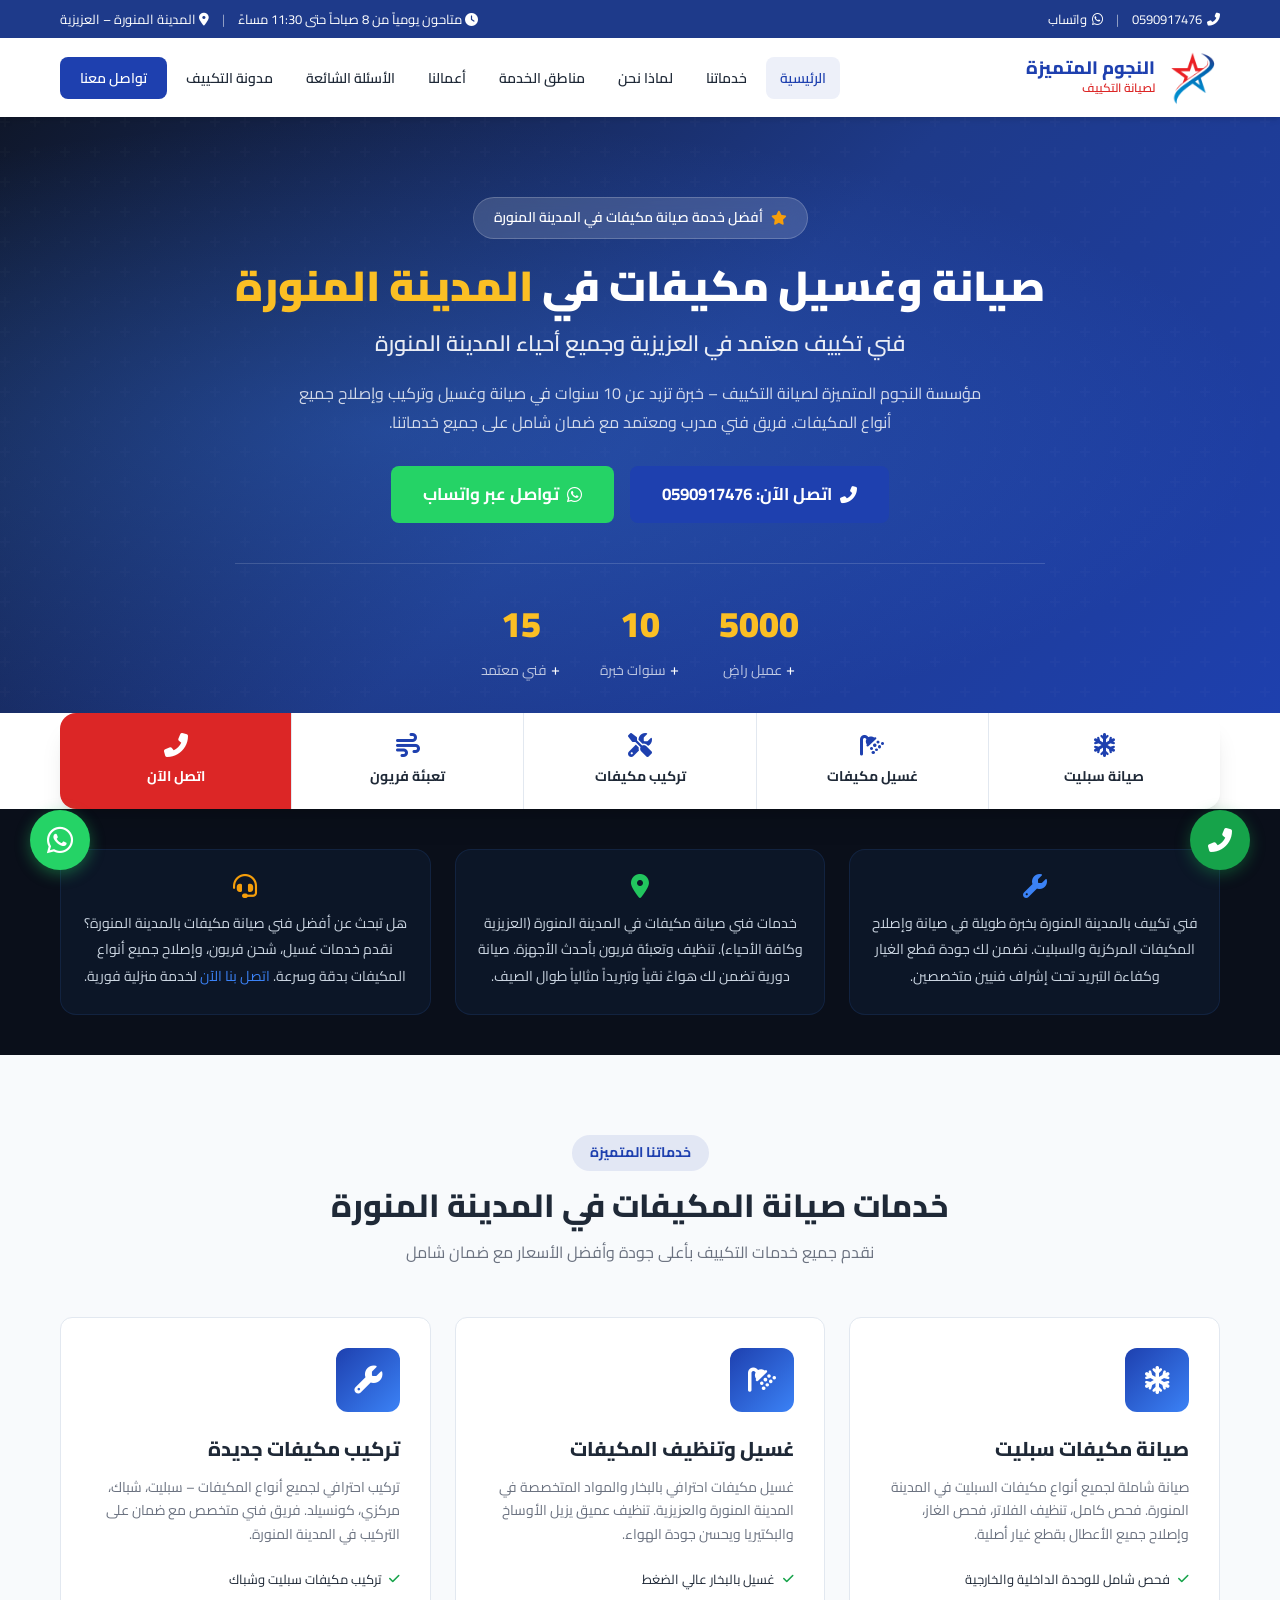
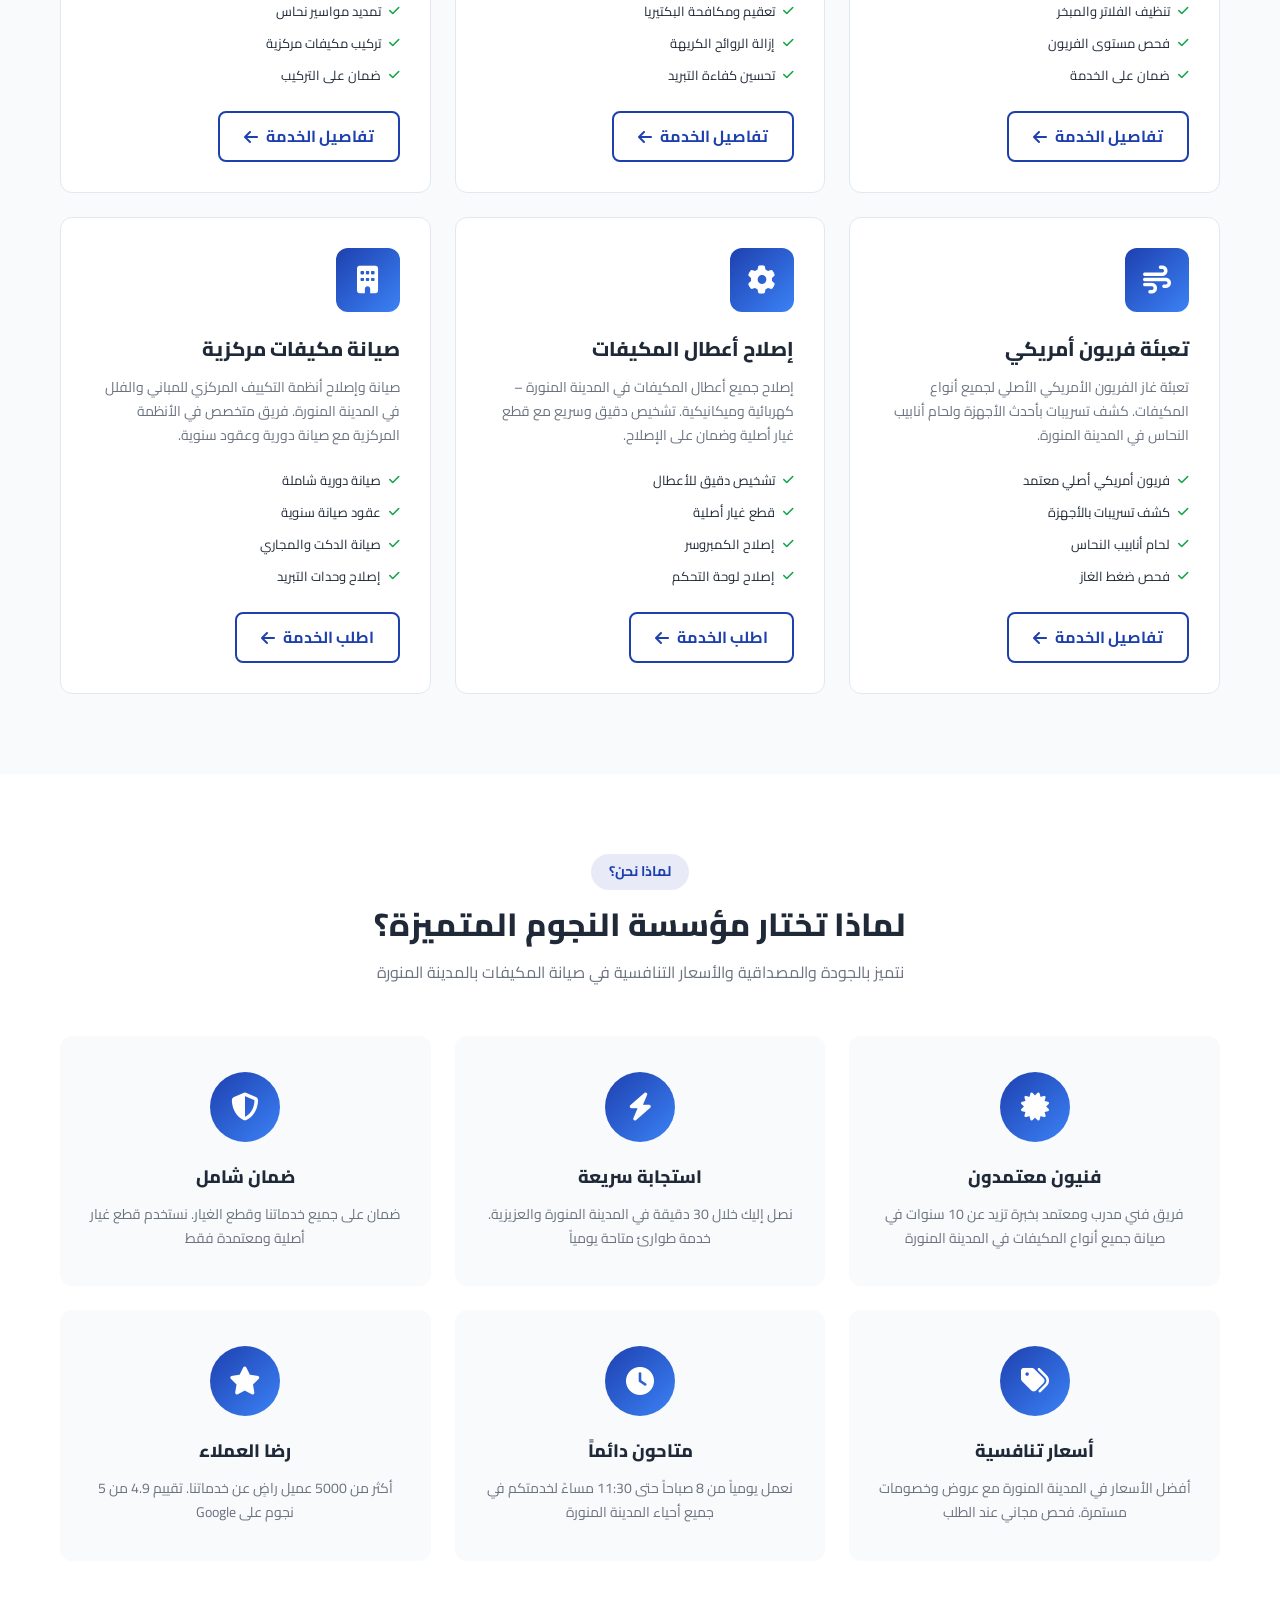
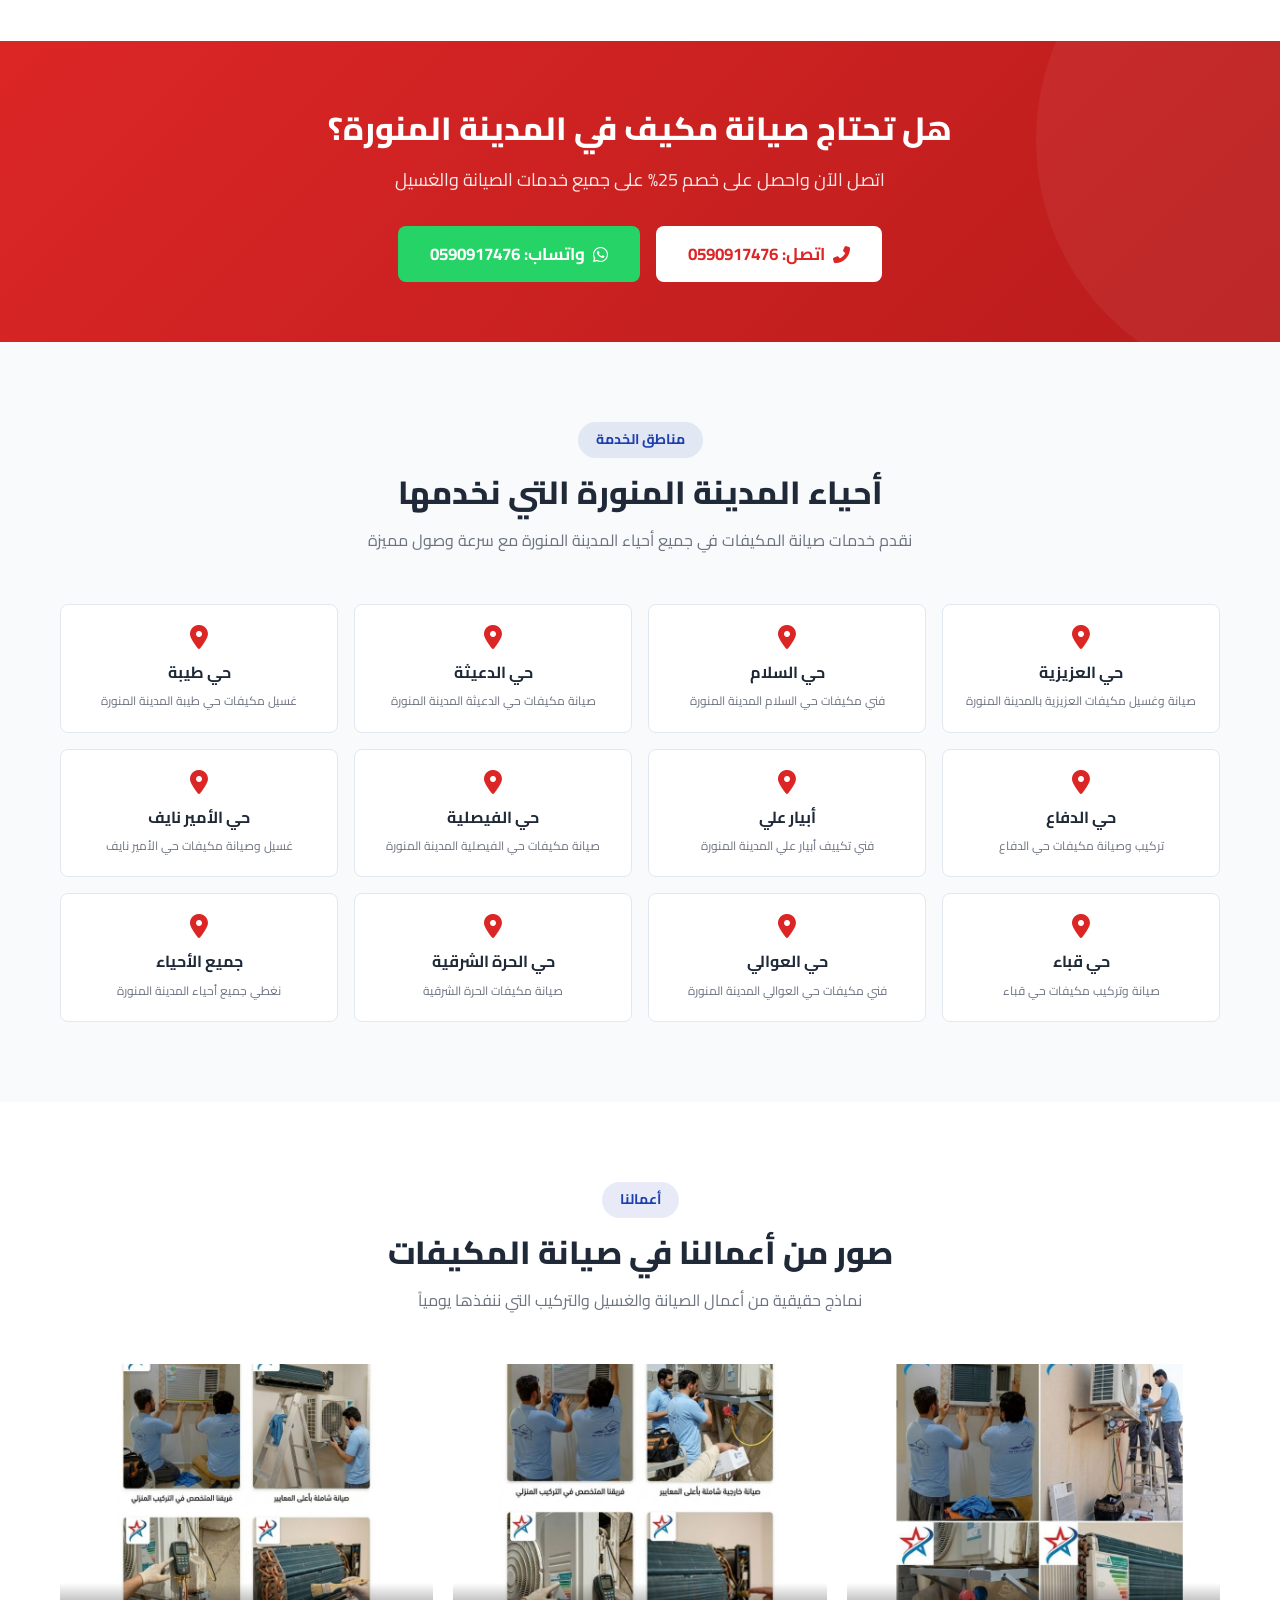
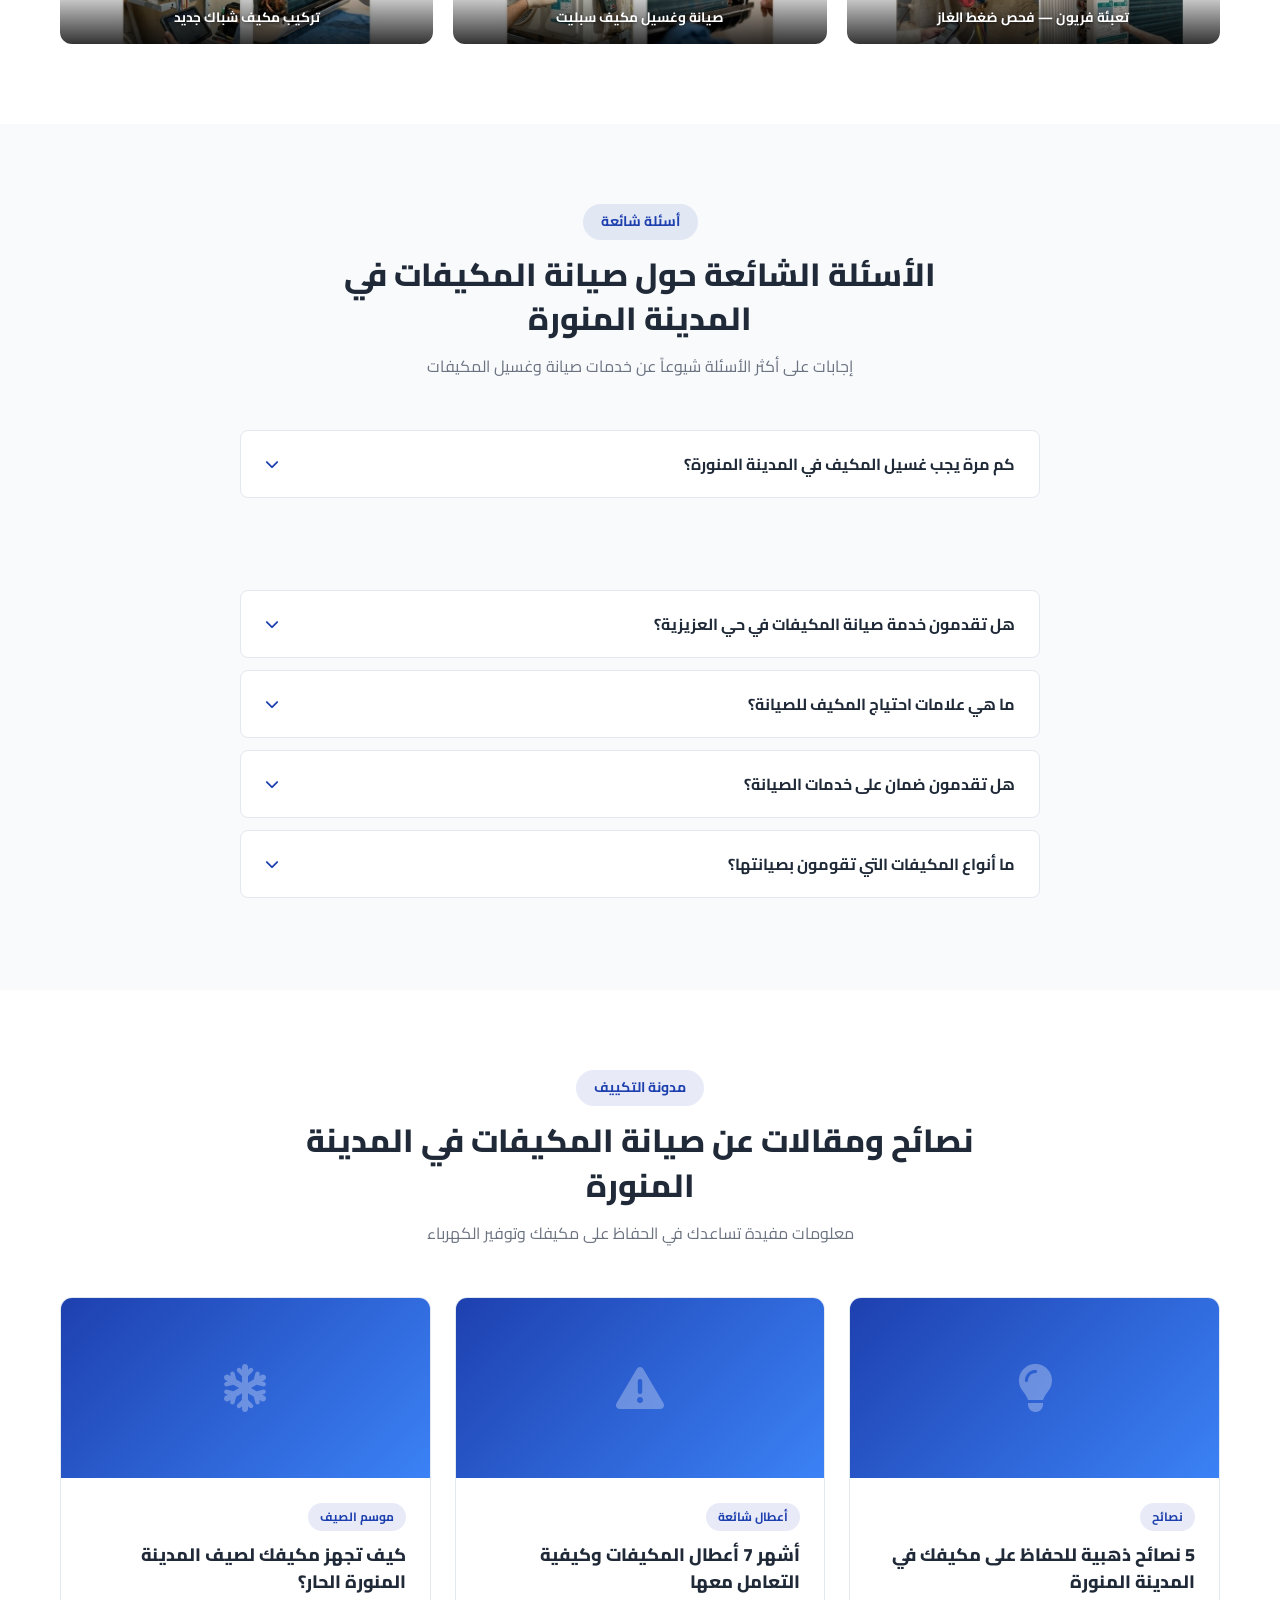
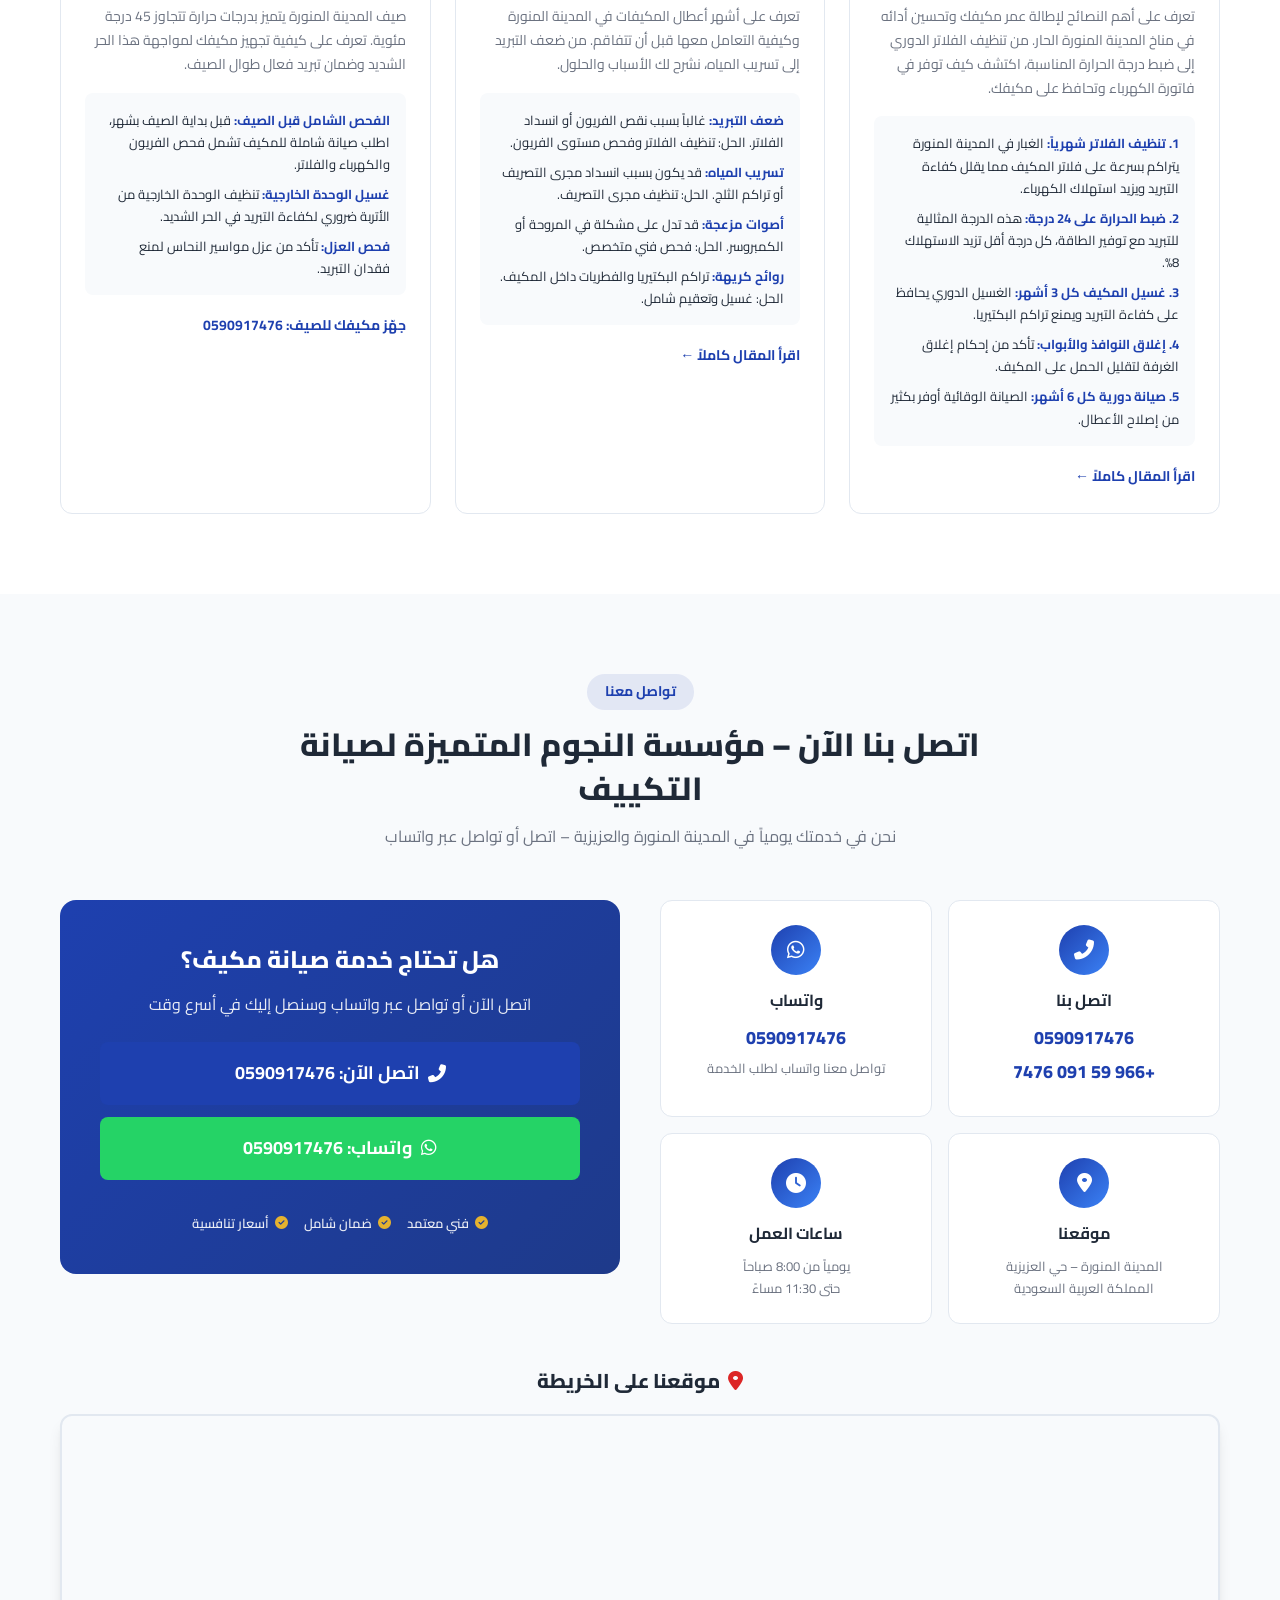
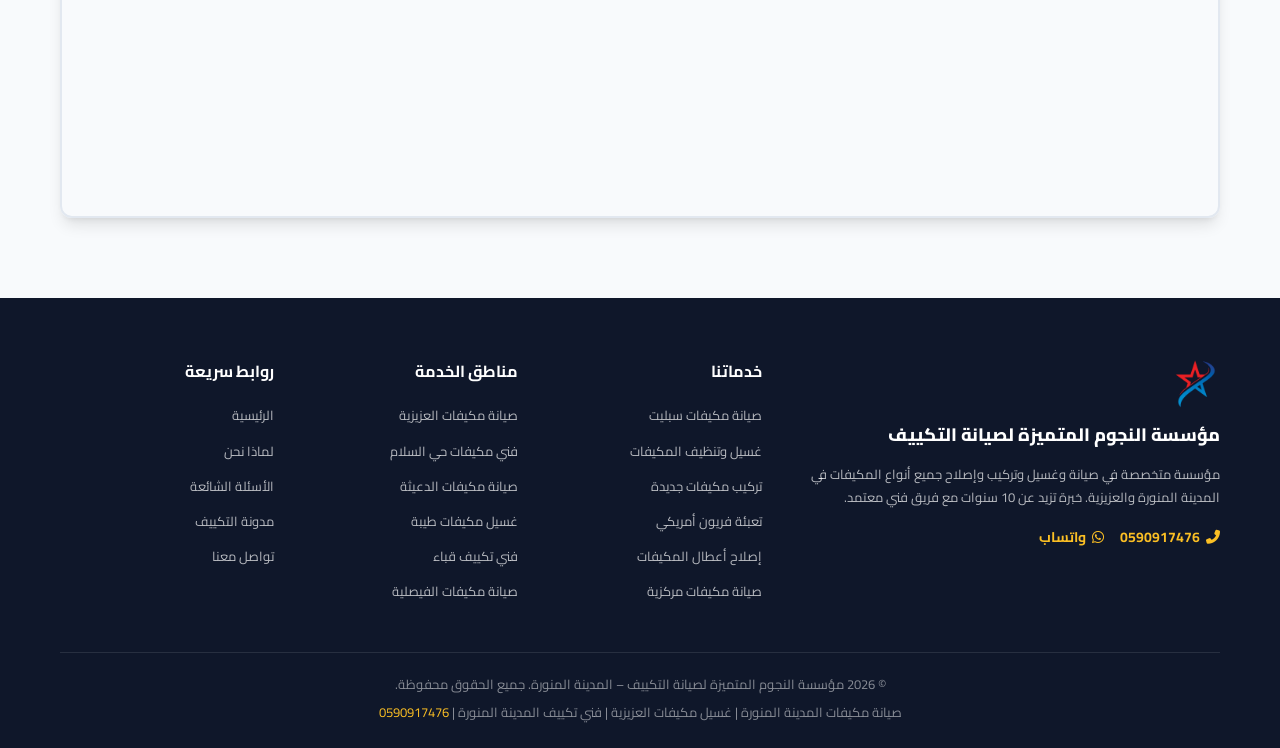
==== index.html @ 201d3602 "SEO: enhance LocalBusiness schema for Google trust - Add sameAs with Google Maps business link - Add" ====
<!DOCTYPE html>
<html lang="ar" dir="rtl">
<head>
    <meta charset="UTF-8">
    <meta name="viewport" content="width=device-width, initial-scale=1.0">
    <meta http-equiv="X-UA-Compatible" content="ie=edge">

    <!-- Primary SEO Meta Tags -->
    <title>فني تكييف المدينة المنورة | مؤسسة النجوم المتميزة – صيانة وغسيل وتركيب مكيفات العزيزية</title>
    <meta name="description" content="هل تبحث عن أفضل فني صيانة مكيفات بالمدينة المنورة؟ نقدم خدمات غسيل، شحن فريون، وإصلاح جميع أنواع المكيفات (سبليت وشباك) بدقة وسرعة. اتصل بنا الآن لخدمة منزلية فورية.">
    <meta name="keywords" content="فني تكييف, صيانة مكيفات, تنظيف سبليت, تركيب مكيف في العزيزية, اصلاح سبليت مع ضمان, تغيير كمبروسر, لحام نحاس مكيفات, تعبئة فريون آر 410, فك ونقل مكيفات, كشف تسرب الفريون, تمديد مواصير مكيفات, خدمات تكييف العزيزية بالمدينة, عقد صيانة تكييف مركزي, صيانة تكييف المدينة المنورة, غسيل مكيفات العزيزية, فني تكييف المدينة المنورة, تنظيف مكيفات المدينة, صيانة مكيفات سبليت, غسيل مكيف شباك, تعبئة فريون المدينة المنورة, تركيب مكيفات المدينة, إصلاح مكيفات العزيزية, شركة صيانة مكيفات المدينة المنورة, أفضل فني تكييف المدينة, مؤسسة النجوم المتميزة للتكييف, صيانة مكيف مركزي المدينة, تنظيف دكت تكييف, فني تكييف 24 ساعة المدينة, صيانة مكيفات منزلية, تبريد مكيف ضعيف, حل مشكلة تسريب مياه المكيف, رقم فني مكيفات المدينة">
    <meta name="author" content="مؤسسة النجوم المتميزة لصيانة التكييف">
    <meta name="robots" content="index, follow, max-image-preview:large, max-snippet:-1, max-video-preview:-1">
    <link rel="canonical" href="https://www.njoomac.org/">

    <!-- Open Graph / Facebook -->
    <meta property="og:type" content="website">
    <meta property="og:url" content="https://www.njoomac.org/">
    <meta property="og:title" content="مؤسسة النجوم المتميزة | صيانة وغسيل مكيفات المدينة المنورة">
    <meta property="og:description" content="خدمات صيانة وغسيل وتركيب المكيفات في المدينة المنورة والعزيزية. فريق فني معتمد مع ضمان على جميع الخدمات. اتصل: +966590917476">
    <meta property="og:image" content="https://www.njoomac.org/images/og-image.jpg">
    <meta property="og:image:width" content="1200">
    <meta property="og:image:height" content="630">
    <meta property="og:image:alt" content="مؤسسة النجوم المتميزة لصيانة وغسيل المكيفات في المدينة المنورة">
    <meta property="og:locale" content="ar_SA">
    <meta property="og:site_name" content="مؤسسة النجوم المتميزة لصيانة التكييف">

    <!-- Twitter Card -->
    <meta name="twitter:card" content="summary_large_image">
    <meta name="twitter:title" content="مؤسسة النجوم المتميزة | صيانة مكيفات المدينة المنورة">
    <meta name="twitter:description" content="أفضل خدمات صيانة وغسيل المكيفات في المدينة المنورة. اتصل الآن: +966590917476">
    <meta name="twitter:image" content="https://www.njoomac.org/images/og-image.jpg">

    <!-- Language/Region -->
    <link rel="alternate" hreflang="ar-SA" href="https://www.njoomac.org/">

    <!-- Geo Tags for Local SEO -->
    <meta name="geo.region" content="SA-03">
    <meta name="geo.placename" content="المدينة المنورة">
    <meta name="geo.position" content="24.4709;39.6120">
    <meta name="ICBM" content="24.4709, 39.6120">

    <!-- Favicon -->
    <link rel="icon" type="image/png" href="images/logo.png">
    <link rel="apple-touch-icon" href="images/logo.png">

    <!-- Google Fonts -->
    <link rel="preconnect" href="https://fonts.googleapis.com">
    <link rel="preconnect" href="https://fonts.gstatic.com" crossorigin>
    <link href="https://fonts.googleapis.com/css2?family=Cairo:wght@300;400;600;700;800;900&display=swap" rel="stylesheet">

    <!-- Font Awesome Icons (lazy loaded) -->
    <link rel="stylesheet" href="https://cdnjs.cloudflare.com/ajax/libs/font-awesome/6.5.1/css/all.min.css" media="print" onload="this.media='all'">
    <noscript><link rel="stylesheet" href="https://cdnjs.cloudflare.com/ajax/libs/font-awesome/6.5.1/css/all.min.css"></noscript>

    <link rel="stylesheet" href="styles.css">

    <!-- WebSite Schema (اسم الموقع في نتائج البحث) -->
    <script type="application/ld+json">
    {
        "@context": "https://schema.org",
        "@type": "WebSite",
        "@id": "https://www.njoomac.org/#website",
        "url": "https://www.njoomac.org/",
        "name": "النجوم المتميزة",
        "alternateName": ["مؤسسة النجوم المتميزة", "النجوم المتميزة لصيانة التكييف", "فني تكييف المدينة المنورة"],
        "description": "مؤسسة متخصصة في صيانة وغسيل وتركيب المكيفات في المدينة المنورة والعزيزية",
        "inLanguage": "ar",
        "publisher": {
            "@id": "https://www.njoomac.org/#organization"
        },
        "potentialAction": {
            "@type": "SearchAction",
            "target": "https://www.njoomac.org/?q={search_term_string}",
            "query-input": "required name=search_term_string"
        }
    }
    </script>

    <!-- Organization Schema -->
    <script type="application/ld+json">
    {
        "@context": "https://schema.org",
        "@type": "Organization",
        "@id": "https://www.njoomac.org/#organization",
        "name": "النجوم المتميزة",
        "legalName": "مؤسسة النجوم المتميزة لصيانة التكييف",
        "alternateName": ["النجوم المتميزة لصيانة التكييف", "مؤسسة النجوم المتميزة"],
        "url": "https://www.njoomac.org/",
        "logo": {
            "@type": "ImageObject",
            "url": "https://www.njoomac.org/images/logo.png",
            "width": 512,
            "height": 512
        },
        "image": "https://www.njoomac.org/images/og-image.jpg",
        "telephone": "+966590917476",
        "areaServed": {
            "@type": "City",
            "name": "المدينة المنورة"
        },
        "serviceArea": {
            "@type": "GeoCircle",
            "geoMidpoint": { "@type": "GeoCoordinates", "latitude": 24.4709, "longitude": 39.6120 },
            "geoRadius": "50000"
        }
    }
    </script>

    <!-- Schema.org Structured Data -->
    <script type="application/ld+json">
    {
        "@context": "https://schema.org",
        "@type": "LocalBusiness",
        "@id": "https://www.njoomac.org/#business",
        "name": "مؤسسة النجوم المتميزة لصيانة التكييف",
        "alternateName": "النجوم المتميزة للتكييف",
        "description": "مؤسسة متخصصة في صيانة وغسيل وتركيب وإصلاح جميع أنواع المكيفات في المدينة المنورة والعزيزية",
        "url": "https://www.njoomac.org/",
        "telephone": "+966590917476",
        "image": "https://www.njoomac.org/images/logo.png",
        "logo": "https://www.njoomac.org/images/logo.png",
        "priceRange": "$$",
        "currenciesAccepted": "SAR",
        "paymentAccepted": "Cash, Bank Transfer",
        "address": {
            "@type": "PostalAddress",
            "streetAddress": "حي العزيزية",
            "addressLocality": "المدينة المنورة",
            "addressRegion": "منطقة المدينة المنورة",
            "postalCode": "42311",
            "addressCountry": "SA"
        },
        "geo": {
            "@type": "GeoCoordinates",
            "latitude": 24.4709,
            "longitude": 39.6120
        },
        "areaServed": [
            {"@type": "City", "name": "المدينة المنورة"},
            {"@type": "Place", "name": "العزيزية"},
            {"@type": "Place", "name": "حي السلام"},
            {"@type": "Place", "name": "حي الدعيثة"},
            {"@type": "Place", "name": "طيبة"},
            {"@type": "Place", "name": "حي الدفاع"},
            {"@type": "Place", "name": "أبيار علي"},
            {"@type": "Place", "name": "حي الفيصلية"},
            {"@type": "Place", "name": "حي الأمير نايف"}
        ],
        "openingHoursSpecification": {
            "@type": "OpeningHoursSpecification",
            "dayOfWeek": ["Monday","Tuesday","Wednesday","Thursday","Friday","Saturday","Sunday"],
            "opens": "08:00",
            "closes": "23:30"
        },
        "sameAs": [
            "https://maps.app.goo.gl/njoomac",
            "https://www.google.com/maps/place/%D9%85%D8%A4%D8%B3%D8%B3%D8%A9+%D8%A7%D9%84%D9%86%D8%AC%D9%88%D9%85/@24.470983,39.782370"
        ],
        "aggregateRating": {
            "@type": "AggregateRating",
            "ratingValue": "4.8",
            "reviewCount": "25",
            "bestRating": "5"
        },
        "hasMap": "https://www.google.com/maps/place/%D9%85%D8%A4%D8%B3%D8%B3%D8%A9+%D8%A7%D9%84%D9%86%D8%AC%D9%88%D9%85/@24.470983,39.782370",
        "knowsLanguage": "ar",
        "slogan": "فني تكييف معتمد في المدينة المنورة والعزيزية",
        "hasOfferCatalog": {
            "@type": "OfferCatalog",
            "name": "خدمات صيانة التكييف",
            "itemListElement": [
                {"@type": "Offer", "itemOffered": {"@type": "Service", "name": "صيانة مكيفات سبليت"}},
                {"@type": "Offer", "itemOffered": {"@type": "Service", "name": "غسيل وتنظيف المكيفات"}},
                {"@type": "Offer", "itemOffered": {"@type": "Service", "name": "تركيب مكيفات"}},
                {"@type": "Offer", "itemOffered": {"@type": "Service", "name": "تعبئة فريون"}},
                {"@type": "Offer", "itemOffered": {"@type": "Service", "name": "إصلاح أعطال المكيفات"}},
                {"@type": "Offer", "itemOffered": {"@type": "Service", "name": "صيانة مكيفات مركزية"}}
            ]
        },
        "review": [
            {
                "@type": "Review",
                "author": {"@type": "Person", "name": "أبو عبدالله"},
                "reviewRating": {"@type": "Rating", "ratingValue": "5", "bestRating": "5"},
                "reviewBody": "خدمة ممتازة وسريعة. الفني وصل بالموعد وسوى صيانة كاملة للمكيف. أنصح فيهم بقوة.",
                "datePublished": "2026-01-15"
            },
            {
                "@type": "Review",
                "author": {"@type": "Person", "name": "م. سعود"},
                "reviewRating": {"@type": "Rating", "ratingValue": "5", "bestRating": "5"},
                "reviewBody": "غسلوا لي 4 مكيفات سبليت بالبخار. الشغل نظيف والسعر معقول. شكراً النجوم المتميزة.",
                "datePublished": "2026-02-20"
            },
            {
                "@type": "Review",
                "author": {"@type": "Person", "name": "خالد العمري"},
                "reviewRating": {"@type": "Rating", "ratingValue": "5", "bestRating": "5"},
                "reviewBody": "تعبئة فريون ممتازة مع كشف تسريب. المكيف رجع يبرد مثل أول. أسعار مناسبة جداً.",
                "datePublished": "2026-03-10"
            }
        ]
    }
    </script>

    <!-- FAQ Schema -->
    <script type="application/ld+json">
    {
        "@context": "https://schema.org",
        "@type": "FAQPage",
        "mainEntity": [
            {
                "@type": "Question",
                "name": "كم مرة يجب غسيل المكيف في المدينة المنورة؟",
                "acceptedAnswer": {
                    "@type": "Answer",
                    "text": "يُنصح بغسيل المكيف مرتين على الأقل في السنة، مرة قبل بداية فصل الصيف ومرة بعد انتهائه. في المدينة المنورة بسبب الغبار والأتربة قد تحتاج لغسيل كل 3 أشهر."
                }
            },
            {
                "@type": "Question",
                "name": "ما هي أسعار صيانة المكيفات في المدينة المنورة؟",
                "acceptedAnswer": {
                    "@type": "Answer",
                    "text": "تختلف الأسعار حسب نوع الخدمة ونوع المكيف. غسيل المكيف السبليت يبدأ من 150 ريال، وصيانة شاملة تبدأ من 200 ريال. اتصل بنا على 0590917476 للحصول على عرض سعر مجاني."
                }
            },
            {
                "@type": "Question",
                "name": "هل تقدمون خدمة صيانة المكيفات في حي العزيزية؟",
                "acceptedAnswer": {
                    "@type": "Answer",
                    "text": "نعم، نقدم جميع خدمات صيانة وغسيل وتركيب المكيفات في حي العزيزية وجميع أحياء المدينة المنورة مع خدمة وصول سريعة."
                }
            },
            {
                "@type": "Question",
                "name": "ما هي علامات احتياج المكيف للصيانة؟",
                "acceptedAnswer": {
                    "@type": "Answer",
                    "text": "من أهم العلامات: ضعف التبريد، صدور روائح كريهة، تسريب مياه، أصوات غير طبيعية، ارتفاع فاتورة الكهرباء. إذا لاحظت أياً من هذه العلامات اتصل بنا فوراً على 0590917476."
                }
            },
            {
                "@type": "Question",
                "name": "هل تقدمون ضمان على خدمات الصيانة؟",
                "acceptedAnswer": {
                    "@type": "Answer",
                    "text": "نعم، نقدم ضمان على جميع خدماتنا يشمل ضمان على قطع الغيار وضمان على جودة العمل. فريقنا مدرب ومعتمد لضمان أعلى جودة خدمة."
                }
            },
            {
                "@type": "Question",
                "name": "ما أنواع المكيفات التي تقومون بصيانتها؟",
                "acceptedAnswer": {
                    "@type": "Answer",
                    "text": "نقوم بصيانة جميع أنواع المكيفات: مكيفات سبليت، مكيفات شباك، مكيفات مركزية، مكيفات كونسيلد، ومكيفات الدولاب. فنيونا مدربون على جميع الماركات العالمية مثل LG، Samsung، Carrier، Trane وغيرها. اتصل الآن 0590917476."
                }
            }
        ]
    }
    </script>

    <!-- Service Schema -->
    <script type="application/ld+json">
    {
        "@context": "https://schema.org",
        "@type": "Service",
        "serviceType": "صيانة وغسيل مكيفات",
        "provider": {
            "@type": "LocalBusiness",
            "name": "مؤسسة النجوم المتميزة لصيانة التكييف",
            "telephone": "+966590917476"
        },
        "areaServed": {
            "@type": "City",
            "name": "المدينة المنورة"
        },
        "hasOfferCatalog": {
            "@type": "OfferCatalog",
            "name": "خدمات التكييف",
            "itemListElement": [
                {
                    "@type": "OfferCatalog",
                    "name": "صيانة المكيفات",
                    "itemListElement": [
                        {"@type": "Offer", "itemOffered": {"@type": "Service", "name": "صيانة مكيف سبليت المدينة المنورة"}},
                        {"@type": "Offer", "itemOffered": {"@type": "Service", "name": "صيانة مكيف شباك المدينة المنورة"}},
                        {"@type": "Offer", "itemOffered": {"@type": "Service", "name": "صيانة مكيف مركزي المدينة المنورة"}}
                    ]
                }
            ]
        }
    }
    </script>

    <!-- BreadcrumbList Schema -->
    <script type="application/ld+json">
    {
        "@context": "https://schema.org",
        "@type": "BreadcrumbList",
        "name": "تصفح مؤسسة النجوم المتميزة",
        "itemListElement": [
            {"@type": "ListItem", "position": 1, "name": "الرئيسية", "item": "https://www.njoomac.org/"},
            {"@type": "ListItem", "position": 2, "name": "خدماتنا", "item": "https://www.njoomac.org/#services"},
            {"@type": "ListItem", "position": 3, "name": "صيانة تكييف المدينة المنورة", "item": "https://www.njoomac.org/#about"}
        ]
    }
    </script>
</head>
<body>
    <!-- Top Bar -->
    <div class="top-bar">
        <div class="container">
            <div class="top-bar-content">
                <div class="top-bar-right">
                    <a href="tel:+966590917476"><i class="fas fa-phone-alt"></i> 0590917476</a>
                    <span class="separator">|</span>
                    <a href="https://wa.me/966590917476" target="_blank"><i class="fab fa-whatsapp"></i> واتساب</a>
                </div>
                <div class="top-bar-left">
                    <span><i class="fas fa-clock"></i> متاحون يومياً من 8 صباحاً حتى 11:30 مساءً</span>
                    <span class="separator">|</span>
                    <span><i class="fas fa-map-marker-alt"></i> المدينة المنورة – العزيزية</span>
                </div>
            </div>
        </div>
    </div>

    <!-- Header / Navigation -->
    <header class="main-header" id="header">
        <div class="container">
            <nav class="navbar">
                <a href="#" class="logo">
                    <img src="images/logo.png" alt="مؤسسة النجوم المتميزة لصيانة التكييف - المدينة المنورة" width="60" height="60">
                    <div class="logo-text">
                        <span class="logo-title">النجوم المتميزة</span>
                        <span class="logo-subtitle">لصيانة التكييف</span>
                    </div>
                </a>
                <button class="menu-toggle" aria-label="القائمة" id="menuToggle">
                    <span></span><span></span><span></span>
                </button>
                <ul class="nav-links" id="navLinks">
                    <li><a href="#hero" class="active">الرئيسية</a></li>
                    <li><a href="#services">خدماتنا</a></li>
                    <li><a href="#why-us">لماذا نحن</a></li>
                    <li><a href="#areas">مناطق الخدمة</a></li>
                    <li><a href="#gallery">أعمالنا</a></li>
                    <li><a href="#faq">الأسئلة الشائعة</a></li>
                    <li><a href="#blog">مدونة التكييف</a></li>
                    <li><a href="#contact" class="nav-cta">تواصل معنا</a></li>
                </ul>
            </nav>
        </div>
    </header>

    <main>
    <!-- Hero Section -->
    <section class="hero" id="hero">
        <div class="hero-overlay"></div>
        <div class="container">
            <div class="hero-content">
                <div class="hero-badge">
                    <i class="fas fa-star"></i> أفضل خدمة صيانة مكيفات في المدينة المنورة
                </div>
                <h1>صيانة وغسيل مكيفات في <span class="highlight">المدينة المنورة</span></h1>
                <h2 class="hero-sub">فني تكييف معتمد في العزيزية وجميع أحياء المدينة المنورة</h2>
                <p class="hero-desc">مؤسسة النجوم المتميزة لصيانة التكييف – خبرة تزيد عن 10 سنوات في صيانة وغسيل وتركيب وإصلاح جميع أنواع المكيفات. فريق فني مدرب ومعتمد مع ضمان شامل على جميع خدماتنا.</p>
                <div class="hero-buttons">
                    <a href="tel:+966590917476" class="btn btn-primary btn-lg">
                        <i class="fas fa-phone-alt"></i> اتصل الآن: 0590917476
                    </a>
                    <a href="https://wa.me/966590917476?text=%D8%A7%D9%84%D8%B3%D9%84%D8%A7%D9%85%20%D8%B9%D9%84%D9%8A%D9%83%D9%85%D8%8C%20%D8%A3%D8%AD%D8%AA%D8%A7%D8%AC%20%D8%AE%D8%AF%D9%85%D8%A9%20%D8%B5%D9%8A%D8%A7%D9%86%D8%A9%20%D8%AA%D9%83%D9%8A%D9%8A%D9%81" class="btn btn-whatsapp btn-lg" target="_blank">
                        <i class="fab fa-whatsapp"></i> تواصل عبر واتساب
                    </a>
                </div>
                <div class="hero-stats">
                    <div class="stat">
                        <span class="stat-number" data-target="5000">0</span>+
                        <span class="stat-label">عميل راضٍ</span>
                    </div>
                    <div class="stat">
                        <span class="stat-number" data-target="10">0</span>+
                        <span class="stat-label">سنوات خبرة</span>
                    </div>
                    <div class="stat">
                        <span class="stat-number" data-target="15">0</span>+
                        <span class="stat-label">فني معتمد</span>
                    </div>
                </div>
            </div>
        </div>
    </section>

    <!-- Quick Services Bar -->
    <section class="quick-services">
        <div class="container">
            <div class="quick-grid">
                <a href="#services" class="quick-item">
                    <i class="fas fa-snowflake"></i>
                    <span>صيانة سبليت</span>
                </a>
                <a href="#services" class="quick-item">
                    <i class="fas fa-shower"></i>
                    <span>غسيل مكيفات</span>
                </a>
                <a href="#services" class="quick-item">
                    <i class="fas fa-tools"></i>
                    <span>تركيب مكيفات</span>
                </a>
                <a href="#services" class="quick-item">
                    <i class="fas fa-wind"></i>
                    <span>تعبئة فريون</span>
                </a>
                <a href="tel:+966590917476" class="quick-item quick-cta">
                    <i class="fas fa-phone-alt"></i>
                    <span>اتصل الآن</span>
                </a>
            </div>
        </div>
    </section>

    <!-- SEO Content Section -->
    <section style="background:#0a0f1a;padding:40px 0;">
        <div class="container">
            <div style="display:grid;grid-template-columns:repeat(auto-fit,minmax(280px,1fr));gap:24px;text-align:center;">
                <div style="background:rgba(59,130,246,0.06);border:1px solid rgba(59,130,246,0.12);border-radius:16px;padding:24px 20px;">
                    <i class="fas fa-wrench" style="font-size:1.5rem;color:#3B82F6;margin-bottom:12px;"></i>
                    <p style="color:#cbd5e1;font-size:0.88rem;line-height:1.9;">فني تكييف بالمدينة المنورة بخبرة طويلة في صيانة وإصلاح المكيفات المركزية والسبليت. نضمن لك جودة قطع الغيار وكفاءة التبريد تحت إشراف فنيين متخصصين.</p>
                </div>
                <div style="background:rgba(59,130,246,0.06);border:1px solid rgba(59,130,246,0.12);border-radius:16px;padding:24px 20px;">
                    <i class="fas fa-map-marker-alt" style="font-size:1.5rem;color:#22c55e;margin-bottom:12px;"></i>
                    <p style="color:#cbd5e1;font-size:0.88rem;line-height:1.9;">خدمات فني صيانة مكيفات في المدينة المنورة (العزيزية وكافة الأحياء). تنظيف وتعبئة فريون بأحدث الأجهزة. صيانة دورية تضمن لك هواءً نقياً وتبريداً مثالياً طوال الصيف.</p>
                </div>
                <div style="background:rgba(59,130,246,0.06);border:1px solid rgba(59,130,246,0.12);border-radius:16px;padding:24px 20px;">
                    <i class="fas fa-headset" style="font-size:1.5rem;color:#f59e0b;margin-bottom:12px;"></i>
                    <p style="color:#cbd5e1;font-size:0.88rem;line-height:1.9;">هل تبحث عن أفضل فني صيانة مكيفات بالمدينة المنورة؟ نقدم خدمات غسيل، شحن فريون، وإصلاح جميع أنواع المكيفات بدقة وسرعة. <a href="tel:+966590917476" style="color:#3B82F6;">اتصل بنا الآن</a> لخدمة منزلية فورية.</p>
                </div>
            </div>
        </div>
    </section>

    <!-- Services Section -->
    <section class="services" id="services">
        <div class="container">
            <div class="section-header">
                <span class="section-badge">خدماتنا المتميزة</span>
                <h2>خدمات صيانة المكيفات في المدينة المنورة</h2>
                <p>نقدم جميع خدمات التكييف بأعلى جودة وأفضل الأسعار مع ضمان شامل</p>
            </div>
            <div class="services-grid">
                <!-- Service 1 -->
                <article class="service-card">
                    <div class="service-icon">
                        <i class="fas fa-snowflake"></i>
                    </div>
                    <h3>صيانة مكيفات سبليت</h3>
                    <p>صيانة شاملة لجميع أنواع مكيفات السبليت في المدينة المنورة. فحص كامل، تنظيف الفلاتر، فحص الغاز، وإصلاح جميع الأعطال بقطع غيار أصلية.</p>
                    <ul class="service-features">
                        <li><i class="fas fa-check"></i> فحص شامل للوحدة الداخلية والخارجية</li>
                        <li><i class="fas fa-check"></i> تنظيف الفلاتر والمبخر</li>
                        <li><i class="fas fa-check"></i> فحص مستوى الفريون</li>
                        <li><i class="fas fa-check"></i> ضمان على الخدمة</li>
                    </ul>
                    <a href="/صيانة-مكيفات-سبليت/" class="btn btn-outline">تفاصيل الخدمة <i class="fas fa-arrow-left"></i></a>
                </article>

                <!-- Service 2 -->
                <article class="service-card">
                    <div class="service-icon">
                        <i class="fas fa-shower"></i>
                    </div>
                    <h3>غسيل وتنظيف المكيفات</h3>
                    <p>غسيل مكيفات احترافي بالبخار والمواد المتخصصة في المدينة المنورة والعزيزية. تنظيف عميق يزيل الأوساخ والبكتيريا ويحسن جودة الهواء.</p>
                    <ul class="service-features">
                        <li><i class="fas fa-check"></i> غسيل بالبخار عالي الضغط</li>
                        <li><i class="fas fa-check"></i> تعقيم ومكافحة البكتيريا</li>
                        <li><i class="fas fa-check"></i> إزالة الروائح الكريهة</li>
                        <li><i class="fas fa-check"></i> تحسين كفاءة التبريد</li>
                    </ul>
                    <a href="/غسيل-مكيفات/" class="btn btn-outline">تفاصيل الخدمة <i class="fas fa-arrow-left"></i></a>
                </article>

                <!-- Service 3 -->
                <article class="service-card">
                    <div class="service-icon">
                        <i class="fas fa-wrench"></i>
                    </div>
                    <h3>تركيب مكيفات جديدة</h3>
                    <p>تركيب احترافي لجميع أنواع المكيفات – سبليت، شباك، مركزي، كونسيلد. فريق فني متخصص مع ضمان على التركيب في المدينة المنورة.</p>
                    <ul class="service-features">
                        <li><i class="fas fa-check"></i> تركيب مكيفات سبليت وشباك</li>
                        <li><i class="fas fa-check"></i> تمديد مواسير نحاس</li>
                        <li><i class="fas fa-check"></i> تركيب مكيفات مركزية</li>
                        <li><i class="fas fa-check"></i> ضمان على التركيب</li>
                    </ul>
                    <a href="/تركيب-مكيفات/" class="btn btn-outline">تفاصيل الخدمة <i class="fas fa-arrow-left"></i></a>
                </article>

                <!-- Service 4 -->
                <article class="service-card">
                    <div class="service-icon">
                        <i class="fas fa-wind"></i>
                    </div>
                    <h3>تعبئة فريون أمريكي</h3>
                    <p>تعبئة غاز الفريون الأمريكي الأصلي لجميع أنواع المكيفات. كشف تسريبات بأحدث الأجهزة ولحام أنابيب النحاس في المدينة المنورة.</p>
                    <ul class="service-features">
                        <li><i class="fas fa-check"></i> فريون أمريكي أصلي معتمد</li>
                        <li><i class="fas fa-check"></i> كشف تسريبات بالأجهزة</li>
                        <li><i class="fas fa-check"></i> لحام أنابيب النحاس</li>
                        <li><i class="fas fa-check"></i> فحص ضغط الغاز</li>
                    </ul>
                    <a href="/تعبئة-فريون/" class="btn btn-outline">تفاصيل الخدمة <i class="fas fa-arrow-left"></i></a>
                </article>

                <!-- Service 5 -->
                <article class="service-card">
                    <div class="service-icon">
                        <i class="fas fa-cog"></i>
                    </div>
                    <h3>إصلاح أعطال المكيفات</h3>
                    <p>إصلاح جميع أعطال المكيفات في المدينة المنورة – كهربائية وميكانيكية. تشخيص دقيق وسريع مع قطع غيار أصلية وضمان على الإصلاح.</p>
                    <ul class="service-features">
                        <li><i class="fas fa-check"></i> تشخيص دقيق للأعطال</li>
                        <li><i class="fas fa-check"></i> قطع غيار أصلية</li>
                        <li><i class="fas fa-check"></i> إصلاح الكمبروسر</li>
                        <li><i class="fas fa-check"></i> إصلاح لوحة التحكم</li>
                    </ul>
                    <a href="tel:+966590917476" class="btn btn-outline">اطلب الخدمة <i class="fas fa-arrow-left"></i></a>
                </article>

                <!-- Service 6 -->
                <article class="service-card">
                    <div class="service-icon">
                        <i class="fas fa-building"></i>
                    </div>
                    <h3>صيانة مكيفات مركزية</h3>
                    <p>صيانة وإصلاح أنظمة التكييف المركزي للمباني والفلل في المدينة المنورة. فريق متخصص في الأنظمة المركزية مع صيانة دورية وعقود سنوية.</p>
                    <ul class="service-features">
                        <li><i class="fas fa-check"></i> صيانة دورية شاملة</li>
                        <li><i class="fas fa-check"></i> عقود صيانة سنوية</li>
                        <li><i class="fas fa-check"></i> صيانة الدكت والمجاري</li>
                        <li><i class="fas fa-check"></i> إصلاح وحدات التبريد</li>
                    </ul>
                    <a href="tel:+966590917476" class="btn btn-outline">اطلب الخدمة <i class="fas fa-arrow-left"></i></a>
                </article>
            </div>
        </div>
    </section>

    <!-- Why Choose Us -->
    <section class="why-us" id="why-us">
        <div class="container">
            <div class="section-header">
                <span class="section-badge">لماذا نحن؟</span>
                <h2>لماذا تختار مؤسسة النجوم المتميزة؟</h2>
                <p>نتميز بالجودة والمصداقية والأسعار التنافسية في صيانة المكيفات بالمدينة المنورة</p>
            </div>
            <div class="features-grid">
                <div class="feature-card">
                    <div class="feature-icon"><i class="fas fa-certificate"></i></div>
                    <h3>فنيون معتمدون</h3>
                    <p>فريق فني مدرب ومعتمد بخبرة تزيد عن 10 سنوات في صيانة جميع أنواع المكيفات في المدينة المنورة</p>
                </div>
                <div class="feature-card">
                    <div class="feature-icon"><i class="fas fa-bolt"></i></div>
                    <h3>استجابة سريعة</h3>
                    <p>نصل إليك خلال 30 دقيقة في المدينة المنورة والعزيزية. خدمة طوارئ متاحة يومياً</p>
                </div>
                <div class="feature-card">
                    <div class="feature-icon"><i class="fas fa-shield-alt"></i></div>
                    <h3>ضمان شامل</h3>
                    <p>ضمان على جميع خدماتنا وقطع الغيار. نستخدم قطع غيار أصلية ومعتمدة فقط</p>
                </div>
                <div class="feature-card">
                    <div class="feature-icon"><i class="fas fa-tags"></i></div>
                    <h3>أسعار تنافسية</h3>
                    <p>أفضل الأسعار في المدينة المنورة مع عروض وخصومات مستمرة. فحص مجاني عند الطلب</p>
                </div>
                <div class="feature-card">
                    <div class="feature-icon"><i class="fas fa-clock"></i></div>
                    <h3>متاحون دائماً</h3>
                    <p>نعمل يومياً من 8 صباحاً حتى 11:30 مساءً لخدمتكم في جميع أحياء المدينة المنورة</p>
                </div>
                <div class="feature-card">
                    <div class="feature-icon"><i class="fas fa-star"></i></div>
                    <h3>رضا العملاء</h3>
                    <p>أكثر من 5000 عميل راضٍ عن خدماتنا. تقييم 4.9 من 5 نجوم على Google</p>
                </div>
            </div>
        </div>
    </section>

    <!-- CTA Banner -->
    <section class="cta-banner">
        <div class="container">
            <div class="cta-content">
                <h2>هل تحتاج صيانة مكيف في المدينة المنورة؟</h2>
                <p>اتصل الآن واحصل على خصم 25% على جميع خدمات الصيانة والغسيل</p>
                <div class="cta-buttons">
                    <a href="tel:+966590917476" class="btn btn-primary btn-lg">
                        <i class="fas fa-phone-alt"></i> اتصل: 0590917476
                    </a>
                    <a href="https://wa.me/966590917476?text=السلام عليكم، أريد الاستفادة من عرض الخصم 25%" class="btn btn-whatsapp btn-lg" target="_blank">
                        <i class="fab fa-whatsapp"></i> واتساب: 0590917476
                    </a>
                </div>
            </div>
        </div>
    </section>

    <!-- Service Areas -->
    <section class="areas" id="areas">
        <div class="container">
            <div class="section-header">
                <span class="section-badge">مناطق الخدمة</span>
                <h2>أحياء المدينة المنورة التي نخدمها</h2>
                <p>نقدم خدمات صيانة المكيفات في جميع أحياء المدينة المنورة مع سرعة وصول مميزة</p>
            </div>
            <div class="areas-grid">
                <div class="area-card">
                    <i class="fas fa-map-marker-alt"></i>
                    <h3>حي العزيزية</h3>
                    <p>صيانة وغسيل مكيفات العزيزية بالمدينة المنورة</p>
                </div>
                <div class="area-card">
                    <i class="fas fa-map-marker-alt"></i>
                    <h3>حي السلام</h3>
                    <p>فني مكيفات حي السلام المدينة المنورة</p>
                </div>
                <div class="area-card">
                    <i class="fas fa-map-marker-alt"></i>
                    <h3>حي الدعيثة</h3>
                    <p>صيانة مكيفات حي الدعيثة المدينة المنورة</p>
                </div>
                <div class="area-card">
                    <i class="fas fa-map-marker-alt"></i>
                    <h3>حي طيبة</h3>
                    <p>غسيل مكيفات حي طيبة المدينة المنورة</p>
                </div>
                <div class="area-card">
                    <i class="fas fa-map-marker-alt"></i>
                    <h3>حي الدفاع</h3>
                    <p>تركيب وصيانة مكيفات حي الدفاع</p>
                </div>
                <div class="area-card">
                    <i class="fas fa-map-marker-alt"></i>
                    <h3>أبيار علي</h3>
                    <p>فني تكييف أبيار علي المدينة المنورة</p>
                </div>
                <div class="area-card">
                    <i class="fas fa-map-marker-alt"></i>
                    <h3>حي الفيصلية</h3>
                    <p>صيانة مكيفات حي الفيصلية المدينة المنورة</p>
                </div>
                <div class="area-card">
                    <i class="fas fa-map-marker-alt"></i>
                    <h3>حي الأمير نايف</h3>
                    <p>غسيل وصيانة مكيفات حي الأمير نايف</p>
                </div>
                <div class="area-card">
                    <i class="fas fa-map-marker-alt"></i>
                    <h3>حي قباء</h3>
                    <p>صيانة وتركيب مكيفات حي قباء</p>
                </div>
                <div class="area-card">
                    <i class="fas fa-map-marker-alt"></i>
                    <h3>حي العوالي</h3>
                    <p>فني مكيفات حي العوالي المدينة المنورة</p>
                </div>
                <div class="area-card">
                    <i class="fas fa-map-marker-alt"></i>
                    <h3>حي الحرة الشرقية</h3>
                    <p>صيانة مكيفات الحرة الشرقية</p>
                </div>
                <div class="area-card">
                    <i class="fas fa-map-marker-alt"></i>
                    <h3>جميع الأحياء</h3>
                    <p>نغطي جميع أحياء المدينة المنورة</p>
                </div>
            </div>
        </div>
    </section>

    <!-- Gallery Section -->
    <section class="gallery" id="gallery">
        <div class="container">
            <div class="section-header">
                <span class="section-badge">أعمالنا</span>
                <h2>صور من أعمالنا في صيانة المكيفات</h2>
                <p>نماذج حقيقية من أعمال الصيانة والغسيل والتركيب التي ننفذها يومياً</p>
            </div>
            <div class="gallery-grid">
                <div class="gallery-item">
                    <img src="images/freon-service.jpg" alt="فني يقوم بتعبئة فريون لمكيف سبليت باستخدام جهاز قياس الضغط في المدينة المنورة — مؤسسة النجوم المتميزة" loading="lazy" width="800" height="600" style="width:100%;height:100%;object-fit:cover;border-radius:12px;">
                    <div class="gallery-overlay"><span>تعبئة فريون — فحص ضغط الغاز</span></div>
                </div>
                <div class="gallery-item">
                    <img src="images/ac-maintenance.jpg" alt="صيانة وغسيل مكيف سبليت داخلي مع تنظيف المبخر والفلاتر في المدينة المنورة — مؤسسة النجوم المتميزة" loading="lazy" width="800" height="600" style="width:100%;height:100%;object-fit:cover;border-radius:12px;">
                    <div class="gallery-overlay"><span>صيانة وغسيل مكيف سبليت</span></div>
                </div>
                <div class="gallery-item">
                    <img src="images/ac-installation.jpg" alt="فريقنا يقوم بتركيب مكيف شباك جديد في منزل بالمدينة المنورة — مؤسسة النجوم المتميزة" loading="lazy" width="800" height="600" style="width:100%;height:100%;object-fit:cover;border-radius:12px;">
                    <div class="gallery-overlay"><span>تركيب مكيف شباك جديد</span></div>
                </div>
            </div>
        </div>
    </section>

    <!-- FAQ Section -->
    <section class="faq" id="faq">
        <div class="container">
            <div class="section-header">
                <span class="section-badge">أسئلة شائعة</span>
                <h2>الأسئلة الشائعة حول صيانة المكيفات في المدينة المنورة</h2>
                <p>إجابات على أكثر الأسئلة شيوعاً عن خدمات صيانة وغسيل المكيفات</p>
            </div>
            <div class="faq-list">
                <div class="faq-item">
                    <button class="faq-question" aria-expanded="false">
                        <span>كم مرة يجب غسيل المكيف في المدينة المنورة؟</span>
                        <i class="fas fa-chevron-down"></i>
                    </button>
                    <div class="faq-answer">
                        <p>يُنصح بغسيل المكيف مرتين على الأقل في السنة، مرة قبل بداية فصل الصيف ومرة بعد انتهائه. في المدينة المنورة بسبب الغبار والأتربة قد تحتاج لغسيل المكيف كل 3 أشهر للحفاظ على كفاءة التبريد وجودة الهواء. اتصل بنا على <a href="tel:+966590917476">0590917476</a> لجدولة موعد غسيل مكيفك.</p>
                    </div>
                </div>
                <div class="faq-item">
                    <button class="faq-question" aria-expanded="false">
                        <span>ما هي أسعار صيانة المكيفات في المدينة المنورة؟</span>
                        <i class="fas fa-chevron-down"></i>
                    </button>
                    <div class="faq-answer">
                        <p>تختلف الأسعار حسب نوع الخدمة ونوع المكيف. غسيل المكيف السبليت يبدأ من 150 ريال، وصيانة شاملة تبدأ من 200 ريال، وتعبئة الفريون تبدأ من 180 ريال. نقدم حالياً خصم 25% على جميع الخدمات. اتصل على <a href="tel:+966590917476">0590917476</a> للحصول على عرض سعر مجاني.</p>
                    </div>
                </div>
                <div class="faq-item">
                    <button class="faq-question" aria-expanded="false">
                        <span>هل تقدمون خدمة صيانة المكيفات في حي العزيزية؟</span>
                        <i class="fas fa-chevron-down"></i>
                    </button>
                    <div class="faq-answer">
                        <p>نعم بالتأكيد! حي العزيزية هو مقرنا الرئيسي في المدينة المنورة. نقدم جميع خدمات صيانة وغسيل وتركيب المكيفات في العزيزية وجميع أحياء المدينة المنورة مع خدمة وصول سريعة خلال 30 دقيقة. تواصل معنا عبر واتساب <a href="https://wa.me/966590917476">0590917476</a>.</p>
                    </div>
                </div>
                <div class="faq-item">
                    <button class="faq-question" aria-expanded="false">
                        <span>ما هي علامات احتياج المكيف للصيانة؟</span>
                        <i class="fas fa-chevron-down"></i>
                    </button>
                    <div class="faq-answer">
                        <p>من أهم العلامات التي تدل على احتياج مكيفك للصيانة: ضعف التبريد أو انعدامه، صدور روائح كريهة عند تشغيل المكيف، تسريب مياه من الوحدة الداخلية، أصوات غير طبيعية أثناء التشغيل، ارتفاع ملحوظ في فاتورة الكهرباء. إذا لاحظت أياً من هذه العلامات اتصل فوراً على <a href="tel:+966590917476">0590917476</a>.</p>
                    </div>
                </div>
                <div class="faq-item">
                    <button class="faq-question" aria-expanded="false">
                        <span>هل تقدمون ضمان على خدمات الصيانة؟</span>
                        <i class="fas fa-chevron-down"></i>
                    </button>
                    <div class="faq-answer">
                        <p>نعم، نقدم ضمان شامل على جميع خدماتنا. يشمل الضمان قطع الغيار المستبدلة وجودة العمل المنفذ. فريقنا مدرب ومعتمد ويستخدم قطع غيار أصلية فقط لضمان أعلى جودة خدمة. للاستفسار تواصل معنا على <a href="tel:+966590917476">0590917476</a>.</p>
                    </div>
                </div>
                <div class="faq-item">
                    <button class="faq-question" aria-expanded="false">
                        <span>ما أنواع المكيفات التي تقومون بصيانتها؟</span>
                        <i class="fas fa-chevron-down"></i>
                    </button>
                    <div class="faq-answer">
                        <p>نقوم بصيانة جميع أنواع المكيفات: مكيفات سبليت (جميع الماركات)، مكيفات شباك، مكيفات مركزية، مكيفات كونسيلد، ومكيفات الدولاب. فنيونا مدربون على التعامل مع جميع الماركات العالمية مثل: LG، Samsung، Carrier، Trane، وغيرها. اتصل الآن <a href="tel:+966590917476">0590917476</a>.</p>
                    </div>
                </div>
            </div>
        </div>
    </section>

    <!-- Blog Section for SEO -->
    <section class="blog" id="blog">
        <div class="container">
            <div class="section-header">
                <span class="section-badge">مدونة التكييف</span>
                <h2>نصائح ومقالات عن صيانة المكيفات في المدينة المنورة</h2>
                <p>معلومات مفيدة تساعدك في الحفاظ على مكيفك وتوفير الكهرباء</p>
            </div>
            <div class="blog-grid">
                <article class="blog-card">
                    <div class="blog-image">
                        <div class="blog-placeholder-img"><i class="fas fa-lightbulb"></i></div>
                    </div>
                    <div class="blog-content">
                        <span class="blog-tag">نصائح</span>
                        <h3>5 نصائح ذهبية للحفاظ على مكيفك في المدينة المنورة</h3>
                        <p>تعرف على أهم النصائح لإطالة عمر مكيفك وتحسين أدائه في مناخ المدينة المنورة الحار. من تنظيف الفلاتر الدوري إلى ضبط درجة الحرارة المناسبة، اكتشف كيف توفر في فاتورة الكهرباء وتحافظ على مكيفك.</p>
                        <div class="blog-tips">
                            <p><strong>1. تنظيف الفلاتر شهرياً:</strong> الغبار في المدينة المنورة يتراكم بسرعة على فلاتر المكيف مما يقلل كفاءة التبريد ويزيد استهلاك الكهرباء.</p>
                            <p><strong>2. ضبط الحرارة على 24 درجة:</strong> هذه الدرجة المثالية للتبريد مع توفير الطاقة، كل درجة أقل تزيد الاستهلاك 8%.</p>
                            <p><strong>3. غسيل المكيف كل 3 أشهر:</strong> الغسيل الدوري يحافظ على كفاءة التبريد ويمنع تراكم البكتيريا.</p>
                            <p><strong>4. إغلاق النوافذ والأبواب:</strong> تأكد من إحكام إغلاق الغرفة لتقليل الحمل على المكيف.</p>
                            <p><strong>5. صيانة دورية كل 6 أشهر:</strong> الصيانة الوقائية أوفر بكثير من إصلاح الأعطال.</p>
                        </div>
                        <a href="/نصائح-صيانة-مكيفات/" class="blog-cta">اقرأ المقال كاملاً ←</a>
                    </div>
                </article>

                <article class="blog-card">
                    <div class="blog-image">
                        <div class="blog-placeholder-img"><i class="fas fa-exclamation-triangle"></i></div>
                    </div>
                    <div class="blog-content">
                        <span class="blog-tag">أعطال شائعة</span>
                        <h3>أشهر 7 أعطال المكيفات وكيفية التعامل معها</h3>
                        <p>تعرف على أشهر أعطال المكيفات في المدينة المنورة وكيفية التعامل معها قبل أن تتفاقم. من ضعف التبريد إلى تسريب المياه، نشرح لك الأسباب والحلول.</p>
                        <div class="blog-tips">
                            <p><strong>ضعف التبريد:</strong> غالباً بسبب نقص الفريون أو انسداد الفلاتر. الحل: تنظيف الفلاتر وفحص مستوى الفريون.</p>
                            <p><strong>تسريب المياه:</strong> قد يكون بسبب انسداد مجرى التصريف أو تراكم الثلج. الحل: تنظيف مجرى التصريف.</p>
                            <p><strong>أصوات مزعجة:</strong> قد تدل على مشكلة في المروحة أو الكمبروسر. الحل: فحص فني متخصص.</p>
                            <p><strong>روائح كريهة:</strong> تراكم البكتيريا والفطريات داخل المكيف. الحل: غسيل وتعقيم شامل.</p>
                        </div>
                        <a href="/اعطال-المكيفات/" class="blog-cta">اقرأ المقال كاملاً ←</a>
                    </div>
                </article>

                <article class="blog-card">
                    <div class="blog-image">
                        <div class="blog-placeholder-img"><i class="fas fa-snowflake"></i></div>
                    </div>
                    <div class="blog-content">
                        <span class="blog-tag">موسم الصيف</span>
                        <h3>كيف تجهز مكيفك لصيف المدينة المنورة الحار؟</h3>
                        <p>صيف المدينة المنورة يتميز بدرجات حرارة تتجاوز 45 درجة مئوية. تعرف على كيفية تجهيز مكيفك لمواجهة هذا الحر الشديد وضمان تبريد فعال طوال الصيف.</p>
                        <div class="blog-tips">
                            <p><strong>الفحص الشامل قبل الصيف:</strong> قبل بداية الصيف بشهر، اطلب صيانة شاملة للمكيف تشمل فحص الفريون والكهرباء والفلاتر.</p>
                            <p><strong>غسيل الوحدة الخارجية:</strong> تنظيف الوحدة الخارجية من الأتربة ضروري لكفاءة التبريد في الحر الشديد.</p>
                            <p><strong>فحص العزل:</strong> تأكد من عزل مواسير النحاس لمنع فقدان التبريد.</p>
                        </div>
                        <a href="tel:+966590917476" class="blog-cta">جهّز مكيفك للصيف: 0590917476</a>
                    </div>
                </article>
            </div>
        </div>
    </section>

    <!-- Contact Section -->
    <section class="contact" id="contact">
        <div class="container">
            <div class="section-header">
                <span class="section-badge">تواصل معنا</span>
                <h2>اتصل بنا الآن – مؤسسة النجوم المتميزة لصيانة التكييف</h2>
                <p>نحن في خدمتك يومياً في المدينة المنورة والعزيزية – اتصل أو تواصل عبر واتساب</p>
            </div>
            <div class="contact-grid">
                <div class="contact-info">
                    <div class="contact-card">
                        <div class="contact-icon"><i class="fas fa-phone-alt"></i></div>
                        <h3>اتصل بنا</h3>
                        <a href="tel:+966590917476" class="contact-link">0590917476</a>
                        <a href="tel:+966590917476" class="contact-link">+966 59 091 7476</a>
                    </div>
                    <div class="contact-card">
                        <div class="contact-icon"><i class="fab fa-whatsapp"></i></div>
                        <h3>واتساب</h3>
                        <a href="https://wa.me/966590917476" class="contact-link" target="_blank">0590917476</a>
                        <p>تواصل معنا واتساب لطلب الخدمة</p>
                    </div>
                    <div class="contact-card">
                        <div class="contact-icon"><i class="fas fa-map-marker-alt"></i></div>
                        <h3>موقعنا</h3>
                        <p>المدينة المنورة – حي العزيزية</p>
                        <p>المملكة العربية السعودية</p>
                    </div>
                    <div class="contact-card">
                        <div class="contact-icon"><i class="fas fa-clock"></i></div>
                        <h3>ساعات العمل</h3>
                        <p>يومياً من 8:00 صباحاً</p>
                        <p>حتى 11:30 مساءً</p>
                    </div>
                </div>
                <div class="contact-cta-box">
                    <h3>هل تحتاج خدمة صيانة مكيف؟</h3>
                    <p>اتصل الآن أو تواصل عبر واتساب وسنصل إليك في أسرع وقت</p>
                    <a href="tel:+966590917476" class="btn btn-primary btn-xl">
                        <i class="fas fa-phone-alt"></i> اتصل الآن: 0590917476
                    </a>
                    <a href="https://wa.me/966590917476?text=%D8%A7%D9%84%D8%B3%D9%84%D8%A7%D9%85%20%D8%B9%D9%84%D9%8A%D9%83%D9%85%D8%8C%20%D8%A3%D8%AD%D8%AA%D8%A7%D8%AC%20%D8%AE%D8%AF%D9%85%D8%A9%20%D8%B5%D9%8A%D8%A7%D9%86%D8%A9%20%D8%AA%D9%83%D9%8A%D9%8A%D9%81 في المدينة المنورة" class="btn btn-whatsapp btn-xl" target="_blank">
                        <i class="fab fa-whatsapp"></i> واتساب: 0590917476
                    </a>
                    <div class="trust-badges">
                        <div class="trust-badge"><i class="fas fa-check-circle"></i> فني معتمد</div>
                        <div class="trust-badge"><i class="fas fa-check-circle"></i> ضمان شامل</div>
                        <div class="trust-badge"><i class="fas fa-check-circle"></i> أسعار تنافسية</div>
                    </div>
                </div>
            </div>
            <!-- Google Map -->
            <div class="map-container">
                <h3><i class="fas fa-map-marker-alt"></i> موقعنا على الخريطة</h3>
                <div class="map-wrapper">
                    <iframe src="https://www.google.com/maps/embed?pb=!1m18!1m12!1m3!1d232410.72749863882!2d39.78237038618277!3d24.470983028720408!2m3!1f0!2f0!3f0!3m2!1i1024!2i768!4f13.1!3m3!1m2!1s0x20f13a1a94ddb435%3A0xe015284561917d3d!2z2YXYpNiz2LPYqSDYp9mE2YbYrNmI2YU!5e0!3m2!1sar!2ssa!4v1774460407771!5m2!1sar!2ssa" width="100%" height="400" style="border:0; border-radius:12px;" allowfullscreen="" loading="lazy" referrerpolicy="no-referrer-when-downgrade" title="موقع مؤسسة النجوم المتميزة لصيانة التكييف على خرائط جوجل"></iframe>
                </div>
            </div>
        </div>
    </section>

    <!-- Footer -->
    <footer class="footer">
        <div class="container">
            <div class="footer-grid">
                <div class="footer-about">
                    <img src="images/logo.png" alt="مؤسسة النجوم المتميزة لصيانة التكييف - المدينة المنورة" width="60" height="60" class="footer-logo" loading="lazy">
                    <h3>مؤسسة النجوم المتميزة لصيانة التكييف</h3>
                    <p>مؤسسة متخصصة في صيانة وغسيل وتركيب وإصلاح جميع أنواع المكيفات في المدينة المنورة والعزيزية. خبرة تزيد عن 10 سنوات مع فريق فني معتمد.</p>
                    <div class="footer-contact">
                        <a href="tel:+966590917476"><i class="fas fa-phone-alt"></i> 0590917476</a>
                        <a href="https://wa.me/966590917476" target="_blank"><i class="fab fa-whatsapp"></i> واتساب</a>
                    </div>
                </div>
                <div class="footer-links">
                    <h4>خدماتنا</h4>
                    <ul>
                        <li><a href="#services">صيانة مكيفات سبليت</a></li>
                        <li><a href="#services">غسيل وتنظيف المكيفات</a></li>
                        <li><a href="#services">تركيب مكيفات جديدة</a></li>
                        <li><a href="#services">تعبئة فريون أمريكي</a></li>
                        <li><a href="#services">إصلاح أعطال المكيفات</a></li>
                        <li><a href="#services">صيانة مكيفات مركزية</a></li>
                    </ul>
                </div>
                <div class="footer-links">
                    <h4>مناطق الخدمة</h4>
                    <ul>
                        <li><a href="#areas">صيانة مكيفات العزيزية</a></li>
                        <li><a href="#areas">فني مكيفات حي السلام</a></li>
                        <li><a href="#areas">صيانة مكيفات الدعيثة</a></li>
                        <li><a href="#areas">غسيل مكيفات طيبة</a></li>
                        <li><a href="#areas">فني تكييف قباء</a></li>
                        <li><a href="#areas">صيانة مكيفات الفيصلية</a></li>
                    </ul>
                </div>
                <div class="footer-links">
                    <h4>روابط سريعة</h4>
                    <ul>
                        <li><a href="#hero">الرئيسية</a></li>
                        <li><a href="#why-us">لماذا نحن</a></li>
                        <li><a href="#faq">الأسئلة الشائعة</a></li>
                        <li><a href="#blog">مدونة التكييف</a></li>
                        <li><a href="#contact">تواصل معنا</a></li>
                    </ul>
                </div>
            </div>
            <div class="footer-bottom">
                <p>&copy; <script>document.write(new Date().getFullYear())</script> مؤسسة النجوم المتميزة لصيانة التكييف – المدينة المنورة. جميع الحقوق محفوظة.</p>
                <p>صيانة مكيفات المدينة المنورة | غسيل مكيفات العزيزية | فني تكييف المدينة المنورة | <a href="tel:+966590917476">0590917476</a></p>
            </div>
        </div>
    </footer>
    </main>

    <!-- Floating WhatsApp Button -->
    <a href="https://wa.me/966590917476?text=%D8%A7%D9%84%D8%B3%D9%84%D8%A7%D9%85%20%D8%B9%D9%84%D9%8A%D9%83%D9%85%D8%8C%20%D8%A3%D8%AD%D8%AA%D8%A7%D8%AC%20%D8%AE%D8%AF%D9%85%D8%A9%20%D8%B5%D9%8A%D8%A7%D9%86%D8%A9%20%D8%AA%D9%83%D9%8A%D9%8A%D9%81" class="whatsapp-float" target="_blank" aria-label="تواصل معنا عبر واتساب">
        <i class="fab fa-whatsapp"></i>
        <span class="whatsapp-tooltip">تواصل معنا واتساب</span>
    </a>

    <!-- Floating Call Button (Mobile) -->
    <a href="tel:+966590917476" class="call-float" aria-label="اتصل بنا">
        <i class="fas fa-phone-alt"></i>
    </a>

    <!-- Back to Top -->
    <button class="back-to-top" id="backToTop" aria-label="العودة للأعلى">
        <i class="fas fa-chevron-up"></i>
    </button>

    <script src="script.js"></script>
</body>
</html>
---- styles.css ----
/* ===== CSS Variables ===== */
:root {
    --primary: #1e40af;
    --primary-dark: #1e3a8a;
    --primary-light: #3b82f6;
    --secondary: #dc2626;
    --secondary-dark: #b91c1c;
    --accent: #f59e0b;
    --accent-light: #fbbf24;
    --green: #16a34a;
    --whatsapp: #25d366;
    --whatsapp-dark: #128c7e;
    --text: #1f2937;
    --text-light: #6b7280;
    --text-lighter: #9ca3af;
    --bg: #ffffff;
    --bg-light: #f8fafc;
    --bg-gray: #f1f5f9;
    --border: #e2e8f0;
    --shadow: 0 4px 6px -1px rgba(0, 0, 0, 0.1), 0 2px 4px -2px rgba(0, 0, 0, 0.1);
    --shadow-lg: 0 10px 15px -3px rgba(0, 0, 0, 0.1), 0 4px 6px -4px rgba(0, 0, 0, 0.1);
    --shadow-xl: 0 20px 25px -5px rgba(0, 0, 0, 0.1), 0 8px 10px -6px rgba(0, 0, 0, 0.1);
    --radius: 12px;
    --radius-sm: 8px;
    --radius-lg: 16px;
    --transition: all 0.3s ease;
}

/* ===== Reset & Base ===== */
*, *::before, *::after {
    margin: 0;
    padding: 0;
    box-sizing: border-box;
}

html {
    scroll-behavior: smooth;
    scroll-padding-top: 80px;
    overflow-x: hidden;
}

body {
    font-family: 'Cairo', sans-serif;
    font-size: 16px;
    line-height: 1.7;
    color: var(--text);
    background: var(--bg);
    direction: rtl;
    overflow-x: hidden;
}

a {
    text-decoration: none;
    color: inherit;
    transition: var(--transition);
}

ul {
    list-style: none;
}

img {
    max-width: 100%;
    height: auto;
    display: block;
}

.container {
    max-width: 1200px;
    margin: 0 auto;
    padding: 0 20px;
}

/* ===== Top Bar ===== */
.top-bar {
    background: var(--primary-dark);
    color: #fff;
    padding: 8px 0;
    font-size: 13px;
}

.top-bar-content {
    display: flex;
    justify-content: space-between;
    align-items: center;
    flex-wrap: wrap;
    gap: 10px;
}

.top-bar a {
    color: #fff;
    display: inline-flex;
    align-items: center;
    gap: 5px;
}

.top-bar a:hover {
    color: var(--accent-light);
}

.top-bar .separator {
    margin: 0 8px;
    opacity: 0.5;
}

.top-bar-left, .top-bar-right {
    display: flex;
    align-items: center;
    gap: 5px;
}

/* ===== Header ===== */
.main-header {
    background: #fff;
    box-shadow: var(--shadow);
    position: sticky;
    top: 0;
    z-index: 1000;
    transition: var(--transition);
}

.main-header.scrolled {
    box-shadow: var(--shadow-lg);
}

.navbar {
    display: flex;
    justify-content: space-between;
    align-items: center;
    padding: 12px 0;
}

.logo {
    display: flex;
    align-items: center;
    gap: 10px;
}

.logo img {
    width: 55px;
    height: 55px;
    object-fit: contain;
}

.logo-text {
    display: flex;
    flex-direction: column;
}

.logo-title {
    font-size: 18px;
    font-weight: 800;
    color: var(--primary);
    line-height: 1.2;
}

.logo-subtitle {
    font-size: 12px;
    color: var(--secondary);
    font-weight: 600;
}

.nav-links {
    display: flex;
    align-items: center;
    gap: 5px;
}

.nav-links a {
    padding: 8px 14px;
    border-radius: var(--radius-sm);
    font-size: 14px;
    font-weight: 600;
    color: var(--text);
    transition: var(--transition);
}

.nav-links a:hover, .nav-links a.active {
    color: var(--primary);
    background: rgba(30, 64, 175, 0.08);
}

.nav-cta {
    background: var(--primary) !important;
    color: #fff !important;
    padding: 8px 20px !important;
}

.nav-cta:hover {
    background: var(--primary-dark) !important;
}

.menu-toggle {
    display: none;
    flex-direction: column;
    gap: 5px;
    background: none;
    border: none;
    cursor: pointer;
    padding: 5px;
}

.menu-toggle span {
    width: 28px;
    height: 3px;
    background: var(--text);
    border-radius: 3px;
    transition: var(--transition);
}

/* ===== Buttons ===== */
.btn {
    display: inline-flex;
    align-items: center;
    gap: 8px;
    padding: 12px 28px;
    border-radius: var(--radius-sm);
    font-family: 'Cairo', sans-serif;
    font-size: 16px;
    font-weight: 700;
    cursor: pointer;
    border: none;
    transition: var(--transition);
    text-align: center;
    justify-content: center;
}

.btn-primary {
    background: var(--primary);
    color: #fff;
}

.btn-primary:hover {
    background: var(--primary-dark);
    transform: translateY(-2px);
    box-shadow: var(--shadow-lg);
}

.btn-whatsapp {
    background: var(--whatsapp);
    color: #fff;
}

.btn-whatsapp:hover {
    background: var(--whatsapp-dark);
    transform: translateY(-2px);
    box-shadow: var(--shadow-lg);
}

.btn-outline {
    background: transparent;
    color: var(--primary);
    border: 2px solid var(--primary);
    padding: 10px 24px;
}

.btn-outline:hover {
    background: var(--primary);
    color: #fff;
    transform: translateY(-2px);
}

.btn-lg {
    padding: 14px 32px;
    font-size: 17px;
}

.btn-xl {
    padding: 16px 36px;
    font-size: 18px;
    width: 100%;
}

/* ===== Hero Section ===== */
.hero {
    position: relative;
    background: linear-gradient(135deg, #0f172a 0%, #1e3a8a 50%, #1e40af 100%);
    padding: 80px 0 60px;
    overflow: hidden;
    min-height: 550px;
    display: flex;
    align-items: center;
}

.hero::before {
    content: '';
    position: absolute;
    top: 0;
    left: 0;
    right: 0;
    bottom: 0;
    background: url("data:image/svg+xml,%3Csvg width='60' height='60' viewBox='0 0 60 60' xmlns='http://www.w3.org/2000/svg'%3E%3Cg fill='none' fill-rule='evenodd'%3E%3Cg fill='%23ffffff' fill-opacity='0.03'%3E%3Cpath d='M36 34v-4h-2v4h-4v2h4v4h2v-4h4v-2h-4zm0-30V0h-2v4h-4v2h4v4h2V6h4V4h-4zM6 34v-4H4v4H0v2h4v4h2v-4h4v-2H6zM6 4V0H4v4H0v2h4v4h2V6h4V4H6z'/%3E%3C/g%3E%3C/g%3E%3C/svg%3E");
    opacity: 0.5;
}

.hero-overlay {
    position: absolute;
    top: 0;
    left: 0;
    right: 0;
    bottom: 0;
    background: radial-gradient(ellipse at 30% 50%, rgba(59, 130, 246, 0.3) 0%, transparent 70%);
}

.hero .container {
    position: relative;
    z-index: 2;
}

.hero-content {
    text-align: center;
    color: #fff;
    max-width: 850px;
    margin: 0 auto;
}

.hero-badge {
    display: inline-flex;
    align-items: center;
    gap: 8px;
    background: rgba(255, 255, 255, 0.15);
    backdrop-filter: blur(10px);
    padding: 8px 20px;
    border-radius: 50px;
    font-size: 14px;
    font-weight: 600;
    margin-bottom: 20px;
    border: 1px solid rgba(255, 255, 255, 0.2);
}

.hero-badge i {
    color: var(--accent);
}

.hero h1 {
    font-size: 42px;
    font-weight: 900;
    line-height: 1.3;
    margin-bottom: 12px;
}

.highlight {
    color: var(--accent-light);
    position: relative;
}

.hero-sub {
    font-size: 22px;
    font-weight: 600;
    color: rgba(255, 255, 255, 0.9);
    margin-bottom: 16px;
}

.hero-desc {
    font-size: 16px;
    color: rgba(255, 255, 255, 0.8);
    max-width: 700px;
    margin: 0 auto 30px;
    line-height: 1.8;
}

.hero-buttons {
    display: flex;
    gap: 16px;
    justify-content: center;
    flex-wrap: wrap;
    margin-bottom: 40px;
}

.hero-stats {
    display: flex;
    gap: 40px;
    justify-content: center;
    flex-wrap: wrap;
    padding-top: 30px;
    border-top: 1px solid rgba(255, 255, 255, 0.15);
}

.stat {
    text-align: center;
}

.stat-number {
    display: block;
    font-size: 36px;
    font-weight: 900;
    color: var(--accent-light);
}

.stat-label {
    font-size: 14px;
    color: rgba(255, 255, 255, 0.7);
}

/* ===== Quick Services Bar ===== */
.quick-services {
    background: var(--bg);
    padding: 0;
    margin-top: -30px;
    position: relative;
    z-index: 10;
}

.quick-grid {
    display: flex;
    background: #fff;
    border-radius: var(--radius-lg);
    box-shadow: var(--shadow-xl);
    overflow: hidden;
}

.quick-item {
    flex: 1;
    display: flex;
    flex-direction: column;
    align-items: center;
    gap: 8px;
    padding: 20px 15px;
    font-size: 14px;
    font-weight: 700;
    color: var(--text);
    transition: var(--transition);
    text-align: center;
    border-left: 1px solid var(--border);
}

.quick-item:last-child {
    border-left: none;
}

.quick-item:first-child {
    border-right: none;
}

.quick-item i {
    font-size: 24px;
    color: var(--primary);
}

.quick-item:hover {
    background: var(--primary);
    color: #fff;
}

.quick-item:hover i {
    color: #fff;
}

.quick-cta {
    background: var(--secondary);
    color: #fff !important;
}

.quick-cta i {
    color: #fff !important;
}

.quick-cta:hover {
    background: var(--secondary-dark) !important;
}

/* ===== Section Styles ===== */
.section-header {
    text-align: center;
    max-width: 700px;
    margin: 0 auto 50px;
}

.section-badge {
    display: inline-block;
    background: rgba(30, 64, 175, 0.1);
    color: var(--primary);
    padding: 6px 18px;
    border-radius: 50px;
    font-size: 14px;
    font-weight: 700;
    margin-bottom: 12px;
}

.section-header h2 {
    font-size: 32px;
    font-weight: 800;
    color: var(--text);
    margin-bottom: 12px;
    line-height: 1.4;
}

.section-header p {
    font-size: 16px;
    color: var(--text-light);
    line-height: 1.7;
}

/* ===== Services ===== */
.services {
    padding: 80px 0;
    background: var(--bg-light);
}

.services-grid {
    display: grid;
    grid-template-columns: repeat(3, 1fr);
    gap: 24px;
}

.service-card {
    background: #fff;
    border-radius: var(--radius);
    padding: 30px;
    transition: var(--transition);
    border: 1px solid var(--border);
    position: relative;
    overflow: hidden;
}

.service-card::before {
    content: '';
    position: absolute;
    top: 0;
    right: 0;
    left: 0;
    height: 4px;
    background: linear-gradient(90deg, var(--primary), var(--secondary));
    opacity: 0;
    transition: var(--transition);
}

.service-card:hover {
    transform: translateY(-5px);
    box-shadow: var(--shadow-xl);
    border-color: transparent;
}

.service-card:hover::before {
    opacity: 1;
}

.service-icon {
    width: 64px;
    height: 64px;
    background: linear-gradient(135deg, var(--primary), var(--primary-light));
    border-radius: var(--radius);
    display: flex;
    align-items: center;
    justify-content: center;
    margin-bottom: 20px;
}

.service-icon i {
    font-size: 28px;
    color: #fff;
}

.service-card h3 {
    font-size: 20px;
    font-weight: 800;
    margin-bottom: 10px;
    color: var(--text);
}

.service-card > p {
    font-size: 14px;
    color: var(--text-light);
    margin-bottom: 16px;
    line-height: 1.7;
}

.service-features {
    margin-bottom: 20px;
}

.service-features li {
    display: flex;
    align-items: center;
    gap: 8px;
    padding: 5px 0;
    font-size: 13px;
    color: var(--text);
}

.service-features i {
    color: var(--green);
    font-size: 12px;
}

/* ===== Why Us ===== */
.why-us {
    padding: 80px 0;
    background: var(--bg);
}

.features-grid {
    display: grid;
    grid-template-columns: repeat(3, 1fr);
    gap: 24px;
}

.feature-card {
    text-align: center;
    padding: 35px 25px;
    border-radius: var(--radius);
    transition: var(--transition);
    background: var(--bg-light);
    border: 1px solid transparent;
}

.feature-card:hover {
    border-color: var(--primary);
    transform: translateY(-3px);
    box-shadow: var(--shadow-lg);
}

.feature-icon {
    width: 70px;
    height: 70px;
    margin: 0 auto 20px;
    background: linear-gradient(135deg, var(--primary), var(--primary-light));
    border-radius: 50%;
    display: flex;
    align-items: center;
    justify-content: center;
}

.feature-icon i {
    font-size: 28px;
    color: #fff;
}

.feature-card h3 {
    font-size: 18px;
    font-weight: 800;
    margin-bottom: 10px;
}

.feature-card p {
    font-size: 14px;
    color: var(--text-light);
    line-height: 1.7;
}

/* ===== CTA Banner ===== */
.cta-banner {
    padding: 60px 0;
    background: linear-gradient(135deg, var(--secondary) 0%, var(--secondary-dark) 100%);
    position: relative;
    overflow: hidden;
}

.cta-banner::before {
    content: '';
    position: absolute;
    top: -50%;
    right: -20%;
    width: 500px;
    height: 500px;
    background: rgba(255, 255, 255, 0.05);
    border-radius: 50%;
}

.cta-content {
    text-align: center;
    position: relative;
    z-index: 2;
    color: #fff;
}

.cta-content h2 {
    font-size: 32px;
    font-weight: 800;
    margin-bottom: 10px;
}

.cta-content p {
    font-size: 18px;
    margin-bottom: 30px;
    opacity: 0.9;
}

.cta-buttons {
    display: flex;
    gap: 16px;
    justify-content: center;
    flex-wrap: wrap;
}

.cta-buttons .btn-primary {
    background: #fff;
    color: var(--secondary);
}

.cta-buttons .btn-primary:hover {
    background: var(--bg-gray);
}

/* ===== Areas ===== */
.areas {
    padding: 80px 0;
    background: var(--bg-light);
}

.areas-grid {
    display: grid;
    grid-template-columns: repeat(4, 1fr);
    gap: 16px;
}

.area-card {
    background: #fff;
    border-radius: var(--radius-sm);
    padding: 20px;
    text-align: center;
    transition: var(--transition);
    border: 1px solid var(--border);
}

.area-card:hover {
    border-color: var(--primary);
    transform: translateY(-3px);
    box-shadow: var(--shadow);
}

.area-card i {
    font-size: 24px;
    color: var(--secondary);
    margin-bottom: 10px;
}

.area-card h3 {
    font-size: 16px;
    font-weight: 700;
    margin-bottom: 5px;
}

.area-card p {
    font-size: 12px;
    color: var(--text-light);
}

/* ===== Gallery ===== */
.gallery {
    padding: 80px 0;
    background: var(--bg);
}

.gallery-grid {
    display: grid;
    grid-template-columns: repeat(3, 1fr);
    gap: 20px;
}

.gallery-item {
    border-radius: var(--radius);
    overflow: hidden;
    aspect-ratio: 4/3;
    position: relative;
    cursor: pointer;
    transition: transform 0.3s;
}

.gallery-item:hover {
    transform: scale(1.02);
}

.gallery-overlay {
    position: absolute;
    bottom: 0;
    left: 0;
    right: 0;
    background: linear-gradient(transparent, rgba(0,0,0,0.8));
    padding: 20px 16px 14px;
    text-align: center;
}

.gallery-overlay span {
    color: #fff;
    font-size: 0.85rem;
    font-weight: 700;
    text-shadow: 0 1px 3px rgba(0,0,0,0.5);
}

.gallery-placeholder {
    width: 100%;
    height: 100%;
    background: linear-gradient(135deg, var(--bg-gray), var(--border));
    display: flex;
    flex-direction: column;
    align-items: center;
    justify-content: center;
    gap: 12px;
    transition: var(--transition);
}

.gallery-placeholder i {
    font-size: 40px;
    color: var(--primary);
    opacity: 0.5;
}

.gallery-placeholder span {
    font-size: 14px;
    font-weight: 600;
    color: var(--text-light);
}

.gallery-item:hover .gallery-placeholder {
    background: linear-gradient(135deg, rgba(30, 64, 175, 0.1), rgba(59, 130, 246, 0.1));
}

/* ===== FAQ ===== */
.faq {
    padding: 80px 0;
    background: var(--bg-light);
}

.faq-list {
    max-width: 800px;
    margin: 0 auto;
}

.faq-item {
    background: #fff;
    border-radius: var(--radius-sm);
    margin-bottom: 12px;
    border: 1px solid var(--border);
    overflow: hidden;
    transition: var(--transition);
}

.faq-item.active {
    border-color: var(--primary);
    box-shadow: var(--shadow);
}

.faq-question {
    width: 100%;
    display: flex;
    justify-content: space-between;
    align-items: center;
    padding: 18px 24px;
    background: none;
    border: none;
    cursor: pointer;
    font-family: 'Cairo', sans-serif;
    font-size: 16px;
    font-weight: 700;
    color: var(--text);
    text-align: right;
    transition: var(--transition);
}

.faq-question:hover {
    color: var(--primary);
}

.faq-question i {
    font-size: 14px;
    transition: transform 0.3s ease;
    color: var(--primary);
}

.faq-item.active .faq-question i {
    transform: rotate(180deg);
}

.faq-answer {
    max-height: 0;
    overflow: hidden;
    transition: max-height 0.4s ease;
}

.faq-answer p {
    padding: 0 24px 18px;
    font-size: 14px;
    color: var(--text-light);
    line-height: 1.8;
}

.faq-answer a {
    color: var(--primary);
    font-weight: 700;
}

/* ===== Blog ===== */
.blog {
    padding: 80px 0;
    background: var(--bg);
}

.blog-grid {
    display: grid;
    grid-template-columns: repeat(3, 1fr);
    gap: 24px;
}

.blog-card {
    background: #fff;
    border-radius: var(--radius);
    overflow: hidden;
    border: 1px solid var(--border);
    transition: var(--transition);
}

.blog-card:hover {
    transform: translateY(-5px);
    box-shadow: var(--shadow-xl);
}

.blog-image {
    height: 180px;
    overflow: hidden;
}

.blog-placeholder-img {
    width: 100%;
    height: 100%;
    background: linear-gradient(135deg, var(--primary), var(--primary-light));
    display: flex;
    align-items: center;
    justify-content: center;
}

.blog-placeholder-img i {
    font-size: 48px;
    color: rgba(255, 255, 255, 0.3);
}

.blog-content {
    padding: 24px;
}

.blog-tag {
    display: inline-block;
    background: rgba(30, 64, 175, 0.1);
    color: var(--primary);
    padding: 4px 12px;
    border-radius: 50px;
    font-size: 12px;
    font-weight: 700;
    margin-bottom: 10px;
}

.blog-card h3 {
    font-size: 18px;
    font-weight: 800;
    margin-bottom: 10px;
    line-height: 1.5;
}

.blog-content > p {
    font-size: 14px;
    color: var(--text-light);
    line-height: 1.7;
    margin-bottom: 16px;
}

.blog-tips {
    background: var(--bg-light);
    border-radius: var(--radius-sm);
    padding: 16px;
    margin-bottom: 16px;
}

.blog-tips p {
    font-size: 13px;
    color: var(--text);
    margin-bottom: 8px;
    line-height: 1.7;
}

.blog-tips p:last-child {
    margin-bottom: 0;
}

.blog-tips strong {
    color: var(--primary);
}

.blog-cta {
    display: inline-block;
    color: var(--primary);
    font-weight: 700;
    font-size: 14px;
}

.blog-cta:hover {
    color: var(--secondary);
}

/* ===== Contact ===== */
.contact {
    padding: 80px 0;
    background: var(--bg-light);
}

.contact-grid {
    display: grid;
    grid-template-columns: 1fr 1fr;
    gap: 40px;
    align-items: start;
}

.contact-info {
    display: grid;
    grid-template-columns: 1fr 1fr;
    gap: 16px;
}

.contact-card {
    background: #fff;
    border-radius: var(--radius);
    padding: 24px;
    text-align: center;
    border: 1px solid var(--border);
    transition: var(--transition);
}

.contact-card:hover {
    border-color: var(--primary);
    box-shadow: var(--shadow);
}

.contact-icon {
    width: 50px;
    height: 50px;
    margin: 0 auto 12px;
    background: linear-gradient(135deg, var(--primary), var(--primary-light));
    border-radius: 50%;
    display: flex;
    align-items: center;
    justify-content: center;
}

.contact-icon i {
    font-size: 20px;
    color: #fff;
}

.contact-card h3 {
    font-size: 16px;
    font-weight: 700;
    margin-bottom: 8px;
}

.contact-link {
    display: block;
    font-size: 18px;
    font-weight: 800;
    color: var(--primary);
    margin-bottom: 4px;
}

.contact-link:hover {
    color: var(--secondary);
}

.contact-card p {
    font-size: 13px;
    color: var(--text-light);
}

.contact-cta-box {
    background: linear-gradient(135deg, var(--primary), var(--primary-dark));
    border-radius: var(--radius-lg);
    padding: 40px;
    text-align: center;
    color: #fff;
}

.contact-cta-box h3 {
    font-size: 24px;
    font-weight: 800;
    margin-bottom: 10px;
}

.contact-cta-box > p {
    font-size: 16px;
    opacity: 0.9;
    margin-bottom: 24px;
}

.contact-cta-box .btn {
    margin-bottom: 12px;
}

.trust-badges {
    display: flex;
    justify-content: center;
    gap: 16px;
    margin-top: 20px;
    flex-wrap: wrap;
}

.trust-badge {
    display: inline-flex;
    align-items: center;
    gap: 6px;
    font-size: 13px;
    font-weight: 600;
    opacity: 0.9;
}

.trust-badge i {
    color: var(--accent-light);
}

/* ===== Map ===== */
.map-container {
    margin-top: 40px;
    text-align: center;
}

.map-container h3 {
    font-size: 20px;
    font-weight: 800;
    color: var(--text);
    margin-bottom: 16px;
    display: flex;
    align-items: center;
    justify-content: center;
    gap: 8px;
}

.map-container h3 i {
    color: var(--secondary);
}

.map-wrapper {
    border-radius: var(--radius);
    overflow: hidden;
    box-shadow: var(--shadow-lg);
    border: 2px solid var(--border);
}

.map-wrapper iframe {
    display: block;
    width: 100%;
}

/* ===== Footer ===== */
.footer {
    background: #0f172a;
    color: #fff;
    padding: 60px 0 0;
}

.footer-grid {
    display: grid;
    grid-template-columns: 2fr 1fr 1fr 1fr;
    gap: 30px;
    padding-bottom: 40px;
    border-bottom: 1px solid rgba(255, 255, 255, 0.1);
}

.footer-logo {
    width: 50px;
    height: 50px;
    margin-bottom: 12px;
}

.footer-about h3 {
    font-size: 18px;
    font-weight: 800;
    margin-bottom: 12px;
}

.footer-about p {
    font-size: 13px;
    color: rgba(255, 255, 255, 0.7);
    line-height: 1.8;
    margin-bottom: 16px;
}

.footer-contact {
    display: flex;
    gap: 16px;
}

.footer-contact a {
    display: inline-flex;
    align-items: center;
    gap: 6px;
    color: var(--accent-light);
    font-weight: 700;
    font-size: 14px;
}

.footer-contact a:hover {
    color: #fff;
}

.footer-links h4 {
    font-size: 16px;
    font-weight: 700;
    margin-bottom: 16px;
    color: #fff;
}

.footer-links ul li {
    margin-bottom: 8px;
}

.footer-links a {
    font-size: 13px;
    color: rgba(255, 255, 255, 0.7);
    transition: var(--transition);
}

.footer-links a:hover {
    color: var(--accent-light);
    padding-right: 5px;
}

.footer-bottom {
    padding: 20px 0;
    text-align: center;
}

.footer-bottom p {
    font-size: 13px;
    color: rgba(255, 255, 255, 0.5);
    margin-bottom: 5px;
}

.footer-bottom a {
    color: var(--accent-light);
}

/* ===== Floating Buttons ===== */
.whatsapp-float {
    position: fixed;
    bottom: 30px;
    left: 30px;
    width: 60px;
    height: 60px;
    background: var(--whatsapp);
    border-radius: 50%;
    display: flex;
    align-items: center;
    justify-content: center;
    color: #fff;
    font-size: 30px;
    box-shadow: 0 4px 15px rgba(37, 211, 102, 0.4);
    z-index: 999;
    transition: var(--transition);
    animation: pulse 2s infinite;
}

.whatsapp-float:hover {
    transform: scale(1.1);
    box-shadow: 0 6px 20px rgba(37, 211, 102, 0.6);
}

.whatsapp-tooltip {
    position: absolute;
    left: 70px;
    background: #333;
    color: #fff;
    padding: 8px 14px;
    border-radius: 6px;
    font-size: 13px;
    font-weight: 600;
    white-space: nowrap;
    opacity: 0;
    pointer-events: none;
    transition: var(--transition);
}

.whatsapp-float:hover .whatsapp-tooltip {
    opacity: 1;
}

.call-float {
    position: fixed;
    bottom: 30px;
    right: 30px;
    width: 60px;
    height: 60px;
    background: var(--green);
    border-radius: 50%;
    display: flex;
    align-items: center;
    justify-content: center;
    color: #fff;
    font-size: 24px;
    box-shadow: 0 4px 15px rgba(22, 163, 74, 0.4);
    z-index: 999;
    transition: var(--transition);
    animation: pulse-green 2s infinite;
}

.call-float:hover {
    transform: scale(1.1);
    background: #15803d;
}

@keyframes pulse {
    0% { box-shadow: 0 0 0 0 rgba(37, 211, 102, 0.5); }
    70% { box-shadow: 0 0 0 15px rgba(37, 211, 102, 0); }
    100% { box-shadow: 0 0 0 0 rgba(37, 211, 102, 0); }
}

@keyframes pulse-green {
    0% { box-shadow: 0 0 0 0 rgba(22, 163, 74, 0.5); }
    70% { box-shadow: 0 0 0 15px rgba(22, 163, 74, 0); }
    100% { box-shadow: 0 0 0 0 rgba(22, 163, 74, 0); }
}

/* ===== Back to Top ===== */
.back-to-top {
    position: fixed;
    bottom: 100px;
    left: 30px;
    width: 44px;
    height: 44px;
    background: var(--text);
    color: #fff;
    border: none;
    border-radius: 50%;
    font-size: 18px;
    cursor: pointer;
    opacity: 0;
    visibility: hidden;
    transition: var(--transition);
    z-index: 998;
    display: flex;
    align-items: center;
    justify-content: center;
}

.back-to-top.visible {
    opacity: 1;
    visibility: visible;
}

.back-to-top:hover {
    background: var(--primary);
    transform: translateY(-3px);
}

/* ===== Animations ===== */
.fade-in {
    opacity: 0;
    transform: translateY(30px);
    transition: opacity 0.6s ease, transform 0.6s ease;
}

.fade-in.visible {
    opacity: 1;
    transform: translateY(0);
}

/* ===== Responsive ===== */
@media (max-width: 1024px) {
    .services-grid {
        grid-template-columns: repeat(2, 1fr);
    }
    .features-grid {
        grid-template-columns: repeat(2, 1fr);
    }
    .areas-grid {
        grid-template-columns: repeat(3, 1fr);
    }
    .blog-grid {
        grid-template-columns: repeat(2, 1fr);
    }
    .footer-grid {
        grid-template-columns: repeat(2, 1fr);
    }
    .top-bar-content {
        justify-content: center;
        text-align: center;
    }
    .top-bar-left {
        display: none;
    }

    .menu-toggle {
        display: flex;
    }

    .nav-links {
        position: fixed;
        top: 0;
        right: -100%;
        width: 280px;
        height: 100vh;
        background: #fff;
        flex-direction: column;
        padding: 80px 20px 20px;
        box-shadow: var(--shadow-xl);
        transition: right 0.3s ease;
        z-index: 1001;
        align-items: stretch;
    }

    .nav-links.active {
        right: 0;
    }

    .nav-links a {
        padding: 12px 20px;
        font-size: 15px;
        font-weight: 700;
        border-bottom: 1px solid var(--border);
        display: block;
        color: var(--text);
    }

    .nav-links a:hover, .nav-links a.active {
        color: var(--primary);
        background: rgba(30, 64, 175, 0.05);
    }

    .nav-links .nav-cta {
        margin-top: 10px;
        text-align: center;
        border-radius: var(--radius-sm);
    }

    .navbar {
        padding: 8px 0;
    }
    .logo img {
        width: 40px;
        height: 40px;
    }
    .logo-title {
        font-size: 15px;
    }
    .logo-subtitle {
        font-size: 10px;
    }
    .hero h1 {
        font-size: 34px;
    }
    .hero-sub {
        font-size: 20px;
    }
}

@media (max-width: 768px) {

    .hero h1 {
        font-size: 28px;
    }

    .hero-sub {
        font-size: 18px;
    }

    .hero-stats {
        gap: 20px;
    }

    .stat-number {
        font-size: 28px;
    }

    .quick-grid {
        flex-wrap: wrap;
        margin: -20px 15px 0;
    }

    .quick-item {
        flex: 1 1 33.333%;
        min-width: 100px;
    }

    .section-header h2 {
        font-size: 24px;
    }

    .services-grid {
        grid-template-columns: 1fr;
    }

    .features-grid {
        grid-template-columns: 1fr;
    }

    .areas-grid {
        grid-template-columns: repeat(2, 1fr);
    }

    .gallery-grid {
        grid-template-columns: 1fr;
        gap: 16px;
    }

    .gallery-item {
        aspect-ratio: 16/10;
    }

    .blog-grid {
        grid-template-columns: 1fr;
    }

    .contact-grid {
        grid-template-columns: 1fr;
    }

    .contact-info {
        grid-template-columns: 1fr 1fr;
    }

    .footer-grid {
        grid-template-columns: 1fr 1fr;
        gap: 24px;
    }

    .footer-about {
        grid-column: 1 / -1;
        text-align: center;
    }

    .footer-about .footer-logo {
        margin: 0 auto 12px;
    }

    .footer-contact {
        justify-content: center;
    }

    .footer-links:last-child {
        grid-column: 1 / -1;
        text-align: center;
    }

    .cta-content h2 {
        font-size: 24px;
    }

    .hero-buttons {
        flex-direction: column;
        align-items: center;
    }

    .hero-buttons .btn {
        width: 100%;
        max-width: 320px;
    }

    .whatsapp-float, .call-float {
        width: 54px;
        height: 54px;
        bottom: 20px;
    }

    .whatsapp-float {
        left: 20px;
    }

    .call-float {
        right: 20px;
    }

    .back-to-top {
        left: 20px;
        bottom: 85px;
    }
}

@media (max-width: 480px) {
    .hero {
        padding: 50px 0 40px;
    }
    .hero h1 {
        font-size: 24px;
    }
    .hero-sub {
        font-size: 16px;
    }
    .quick-grid {
        border-radius: var(--radius);
    }
    .quick-item {
        flex: 1 1 50%;
        font-size: 12px;
        padding: 14px 8px;
    }
    .quick-item i {
        font-size: 20px;
    }
    .areas-grid {
        grid-template-columns: 1fr;
    }
    .contact-info {
        grid-template-columns: 1fr;
    }
    .contact-cta-box {
        padding: 24px;
    }
}

/* ===== Menu Overlay ===== */
.menu-overlay {
    position: fixed;
    top: 0;
    left: 0;
    right: 0;
    bottom: 0;
    background: rgba(0, 0, 0, 0.5);
    z-index: 1000;
    opacity: 0;
    visibility: hidden;
    transition: var(--transition);
}

.menu-overlay.active {
    opacity: 1;
    visibility: visible;
}
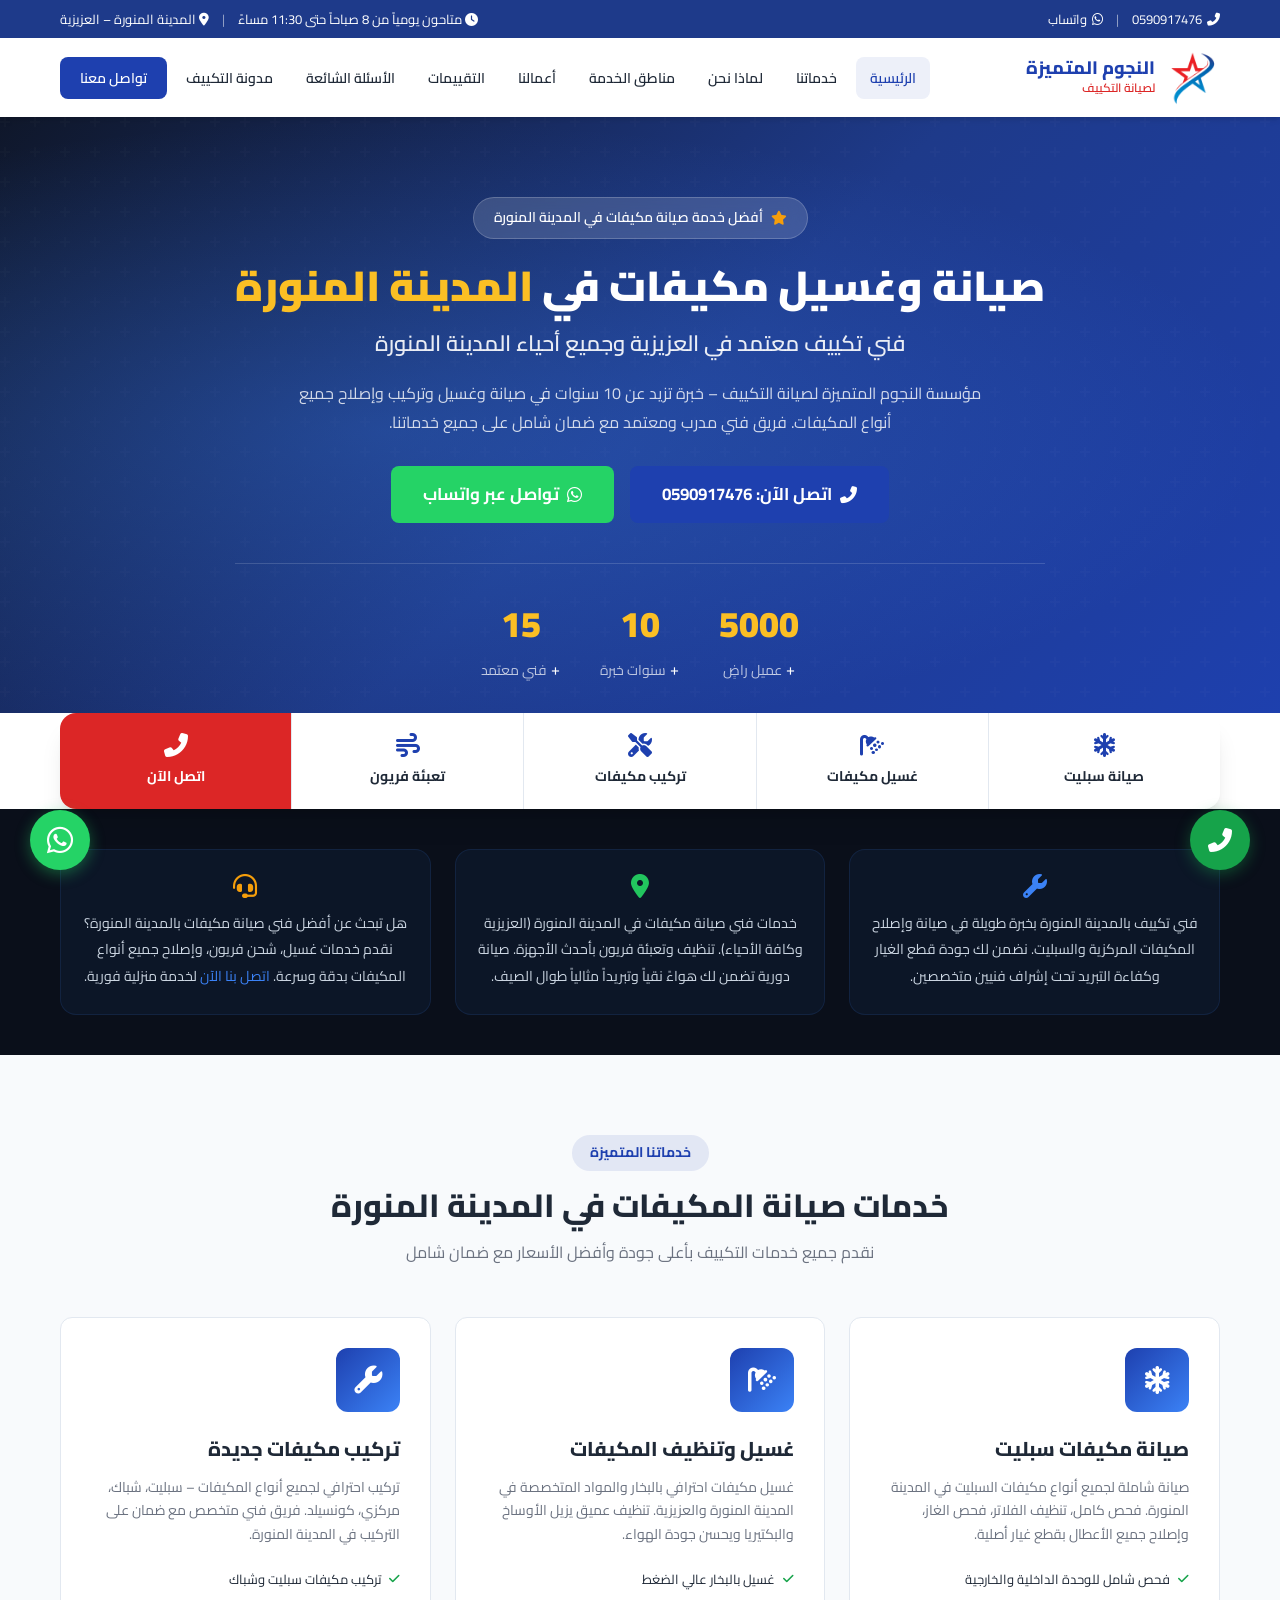
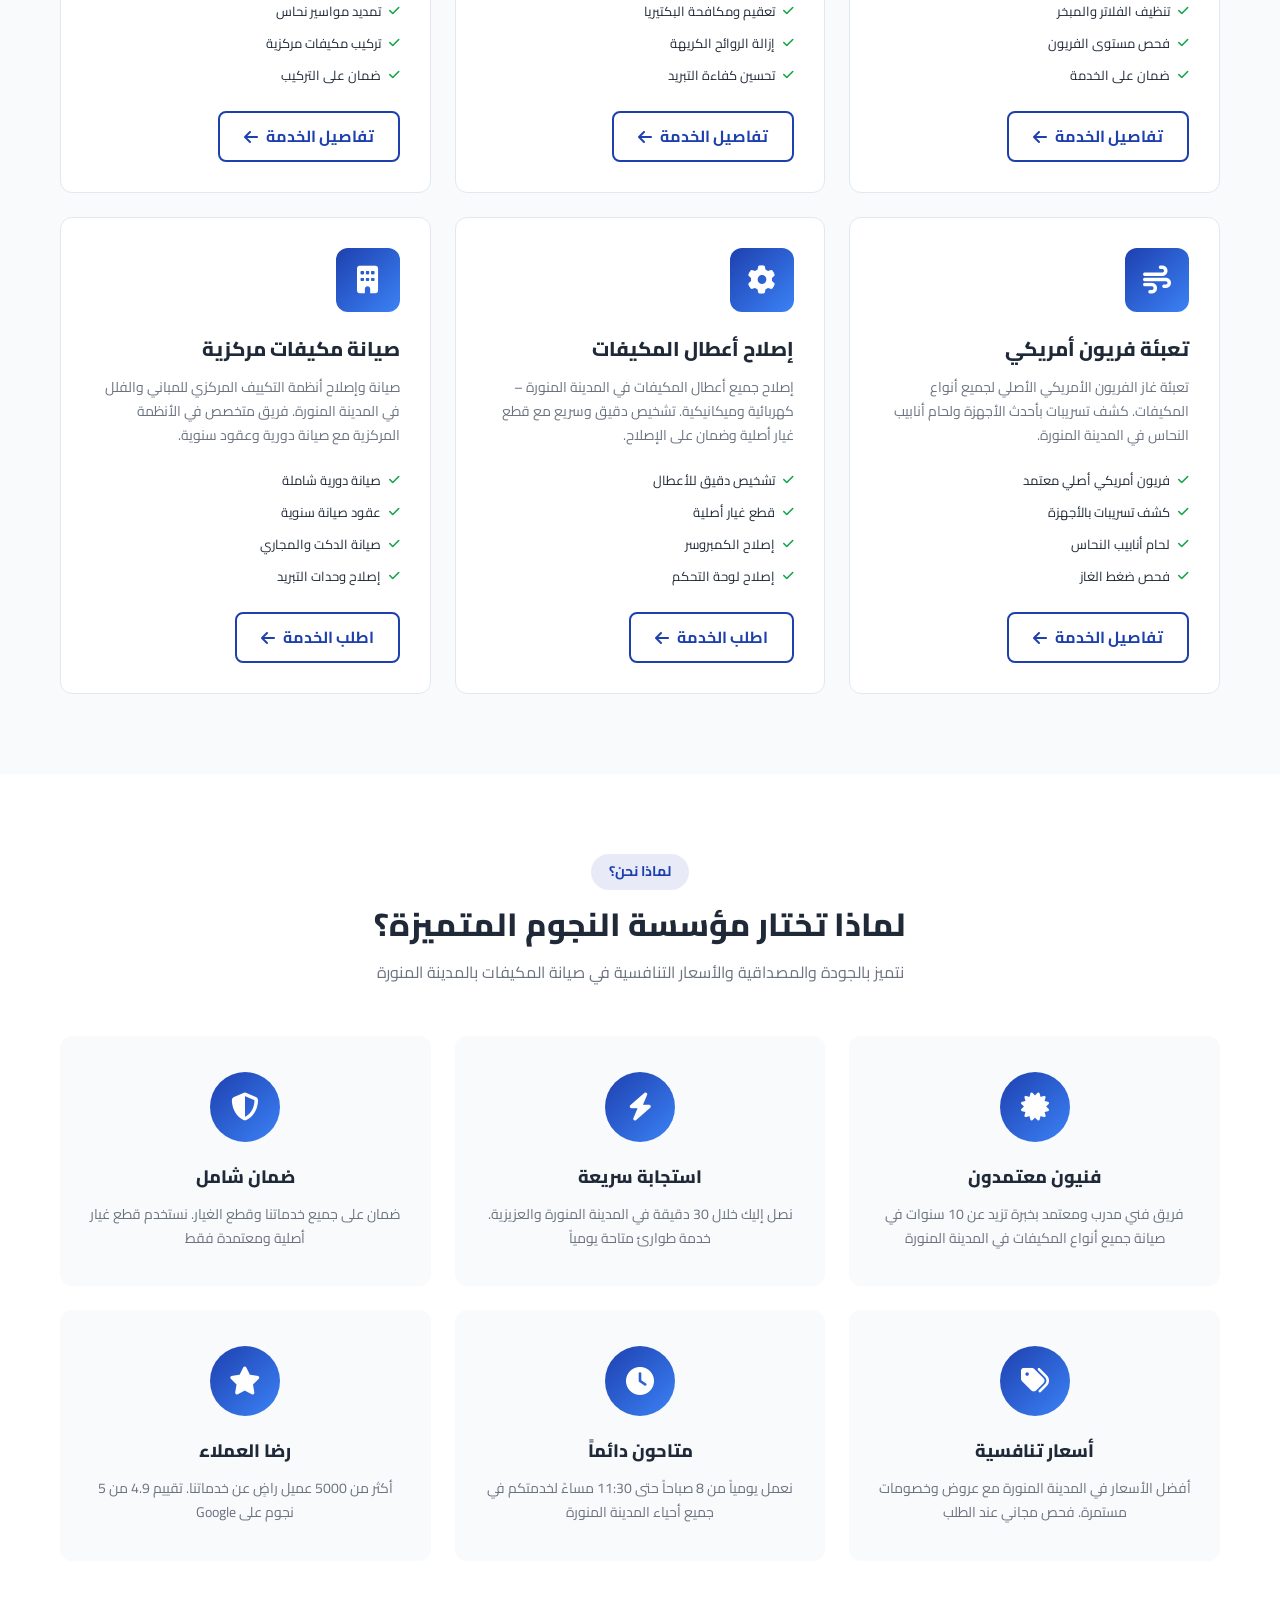
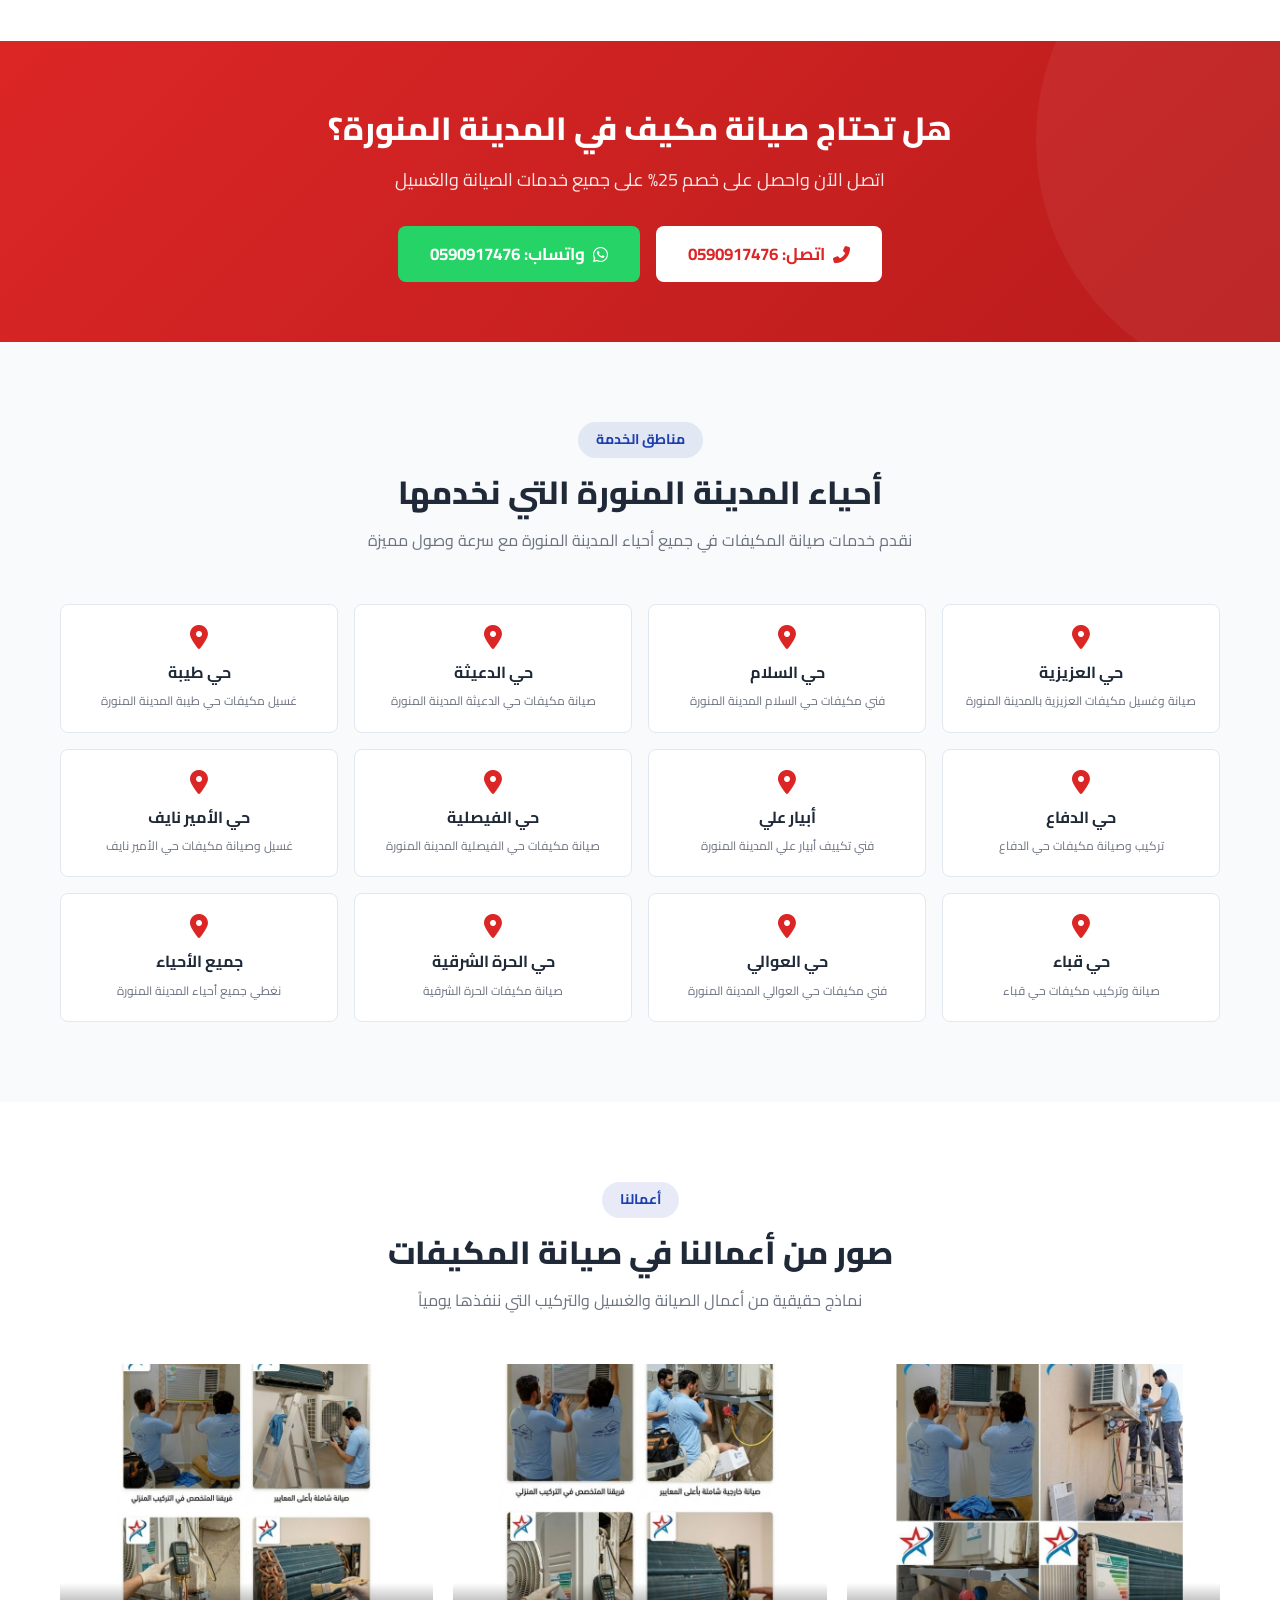
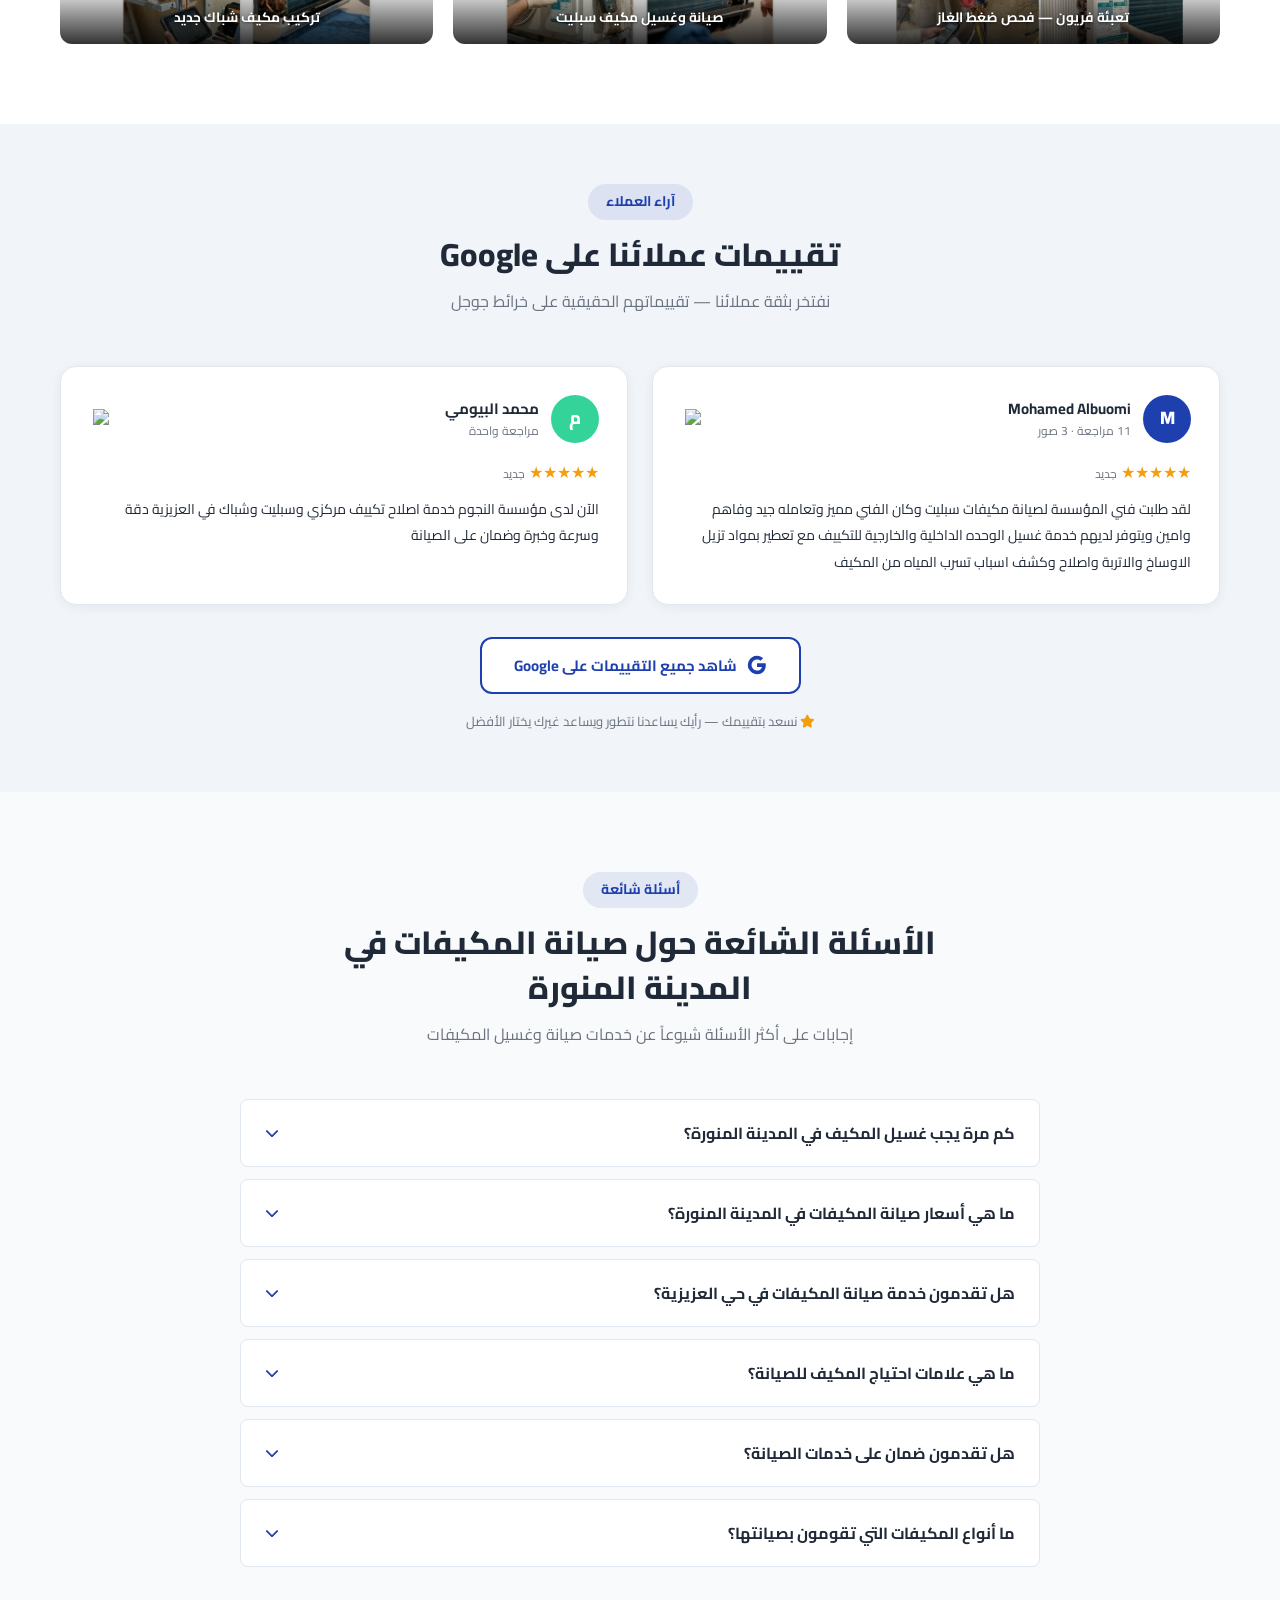
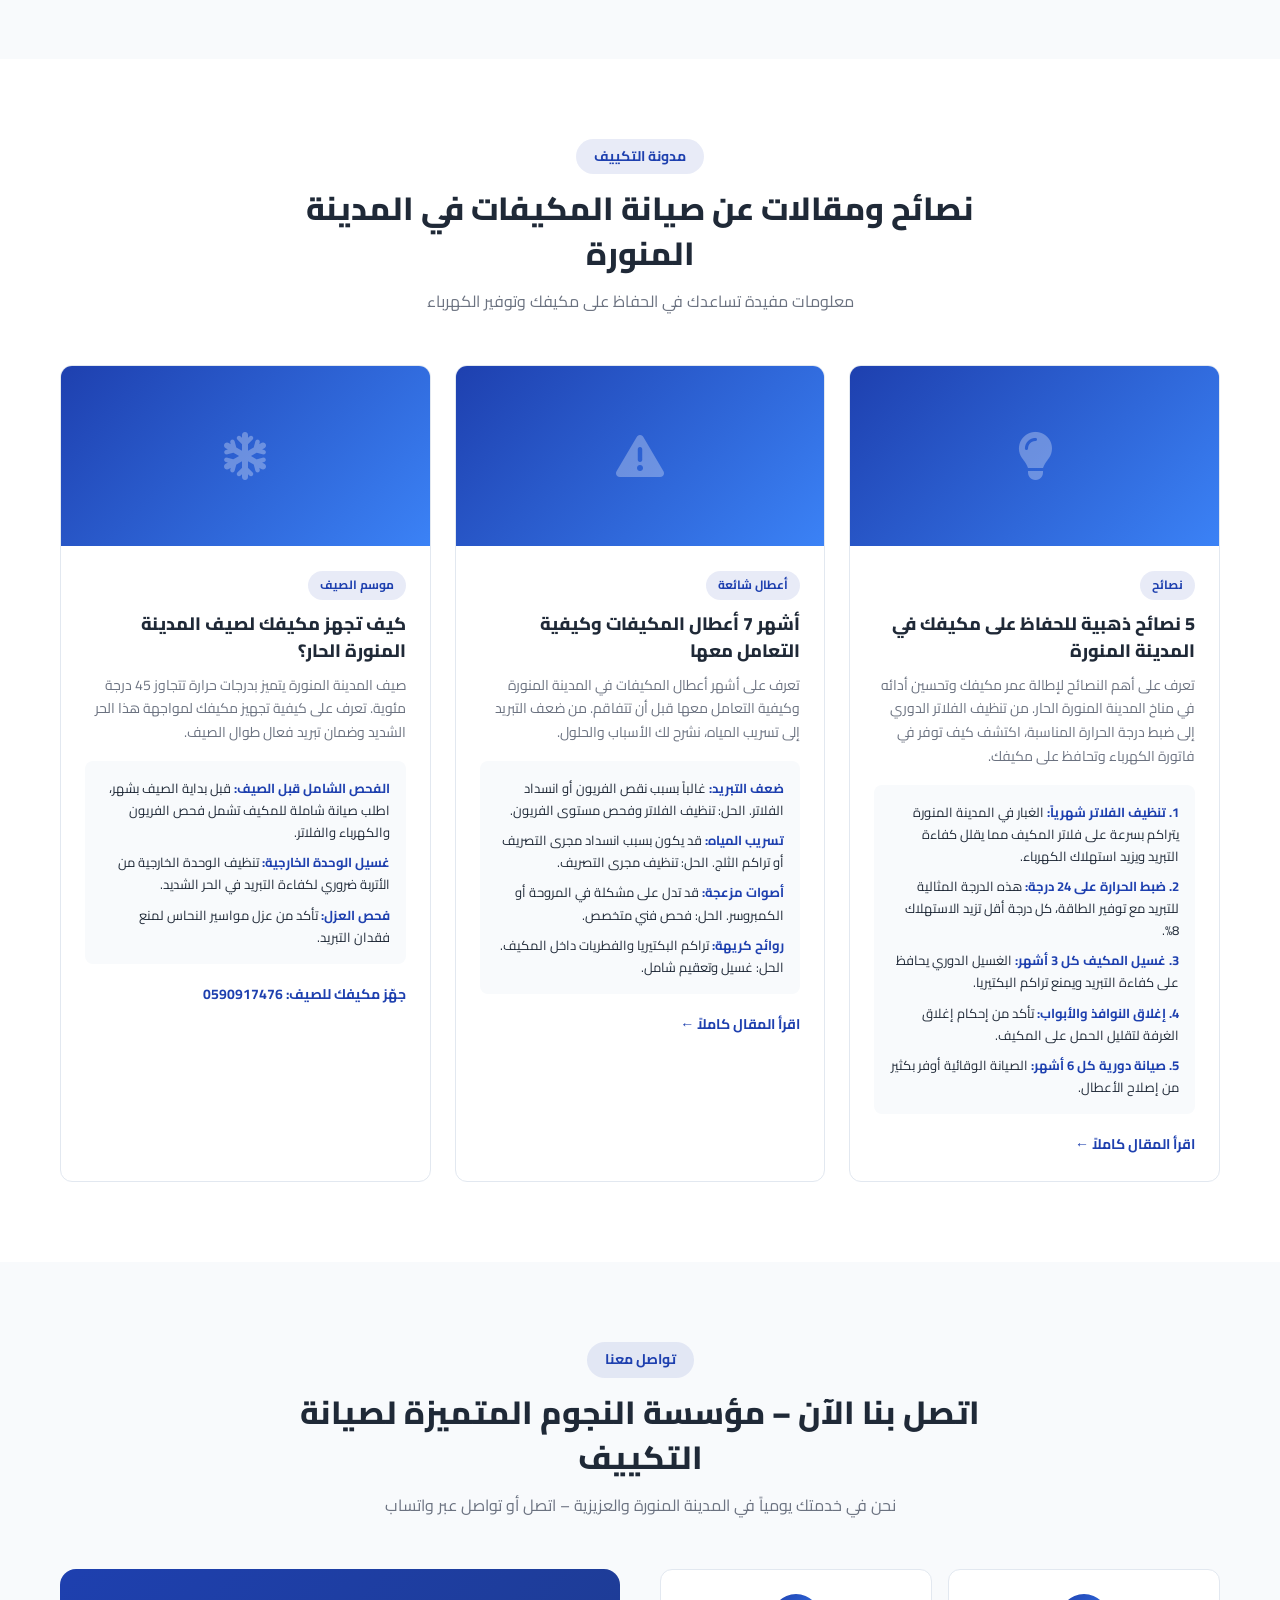
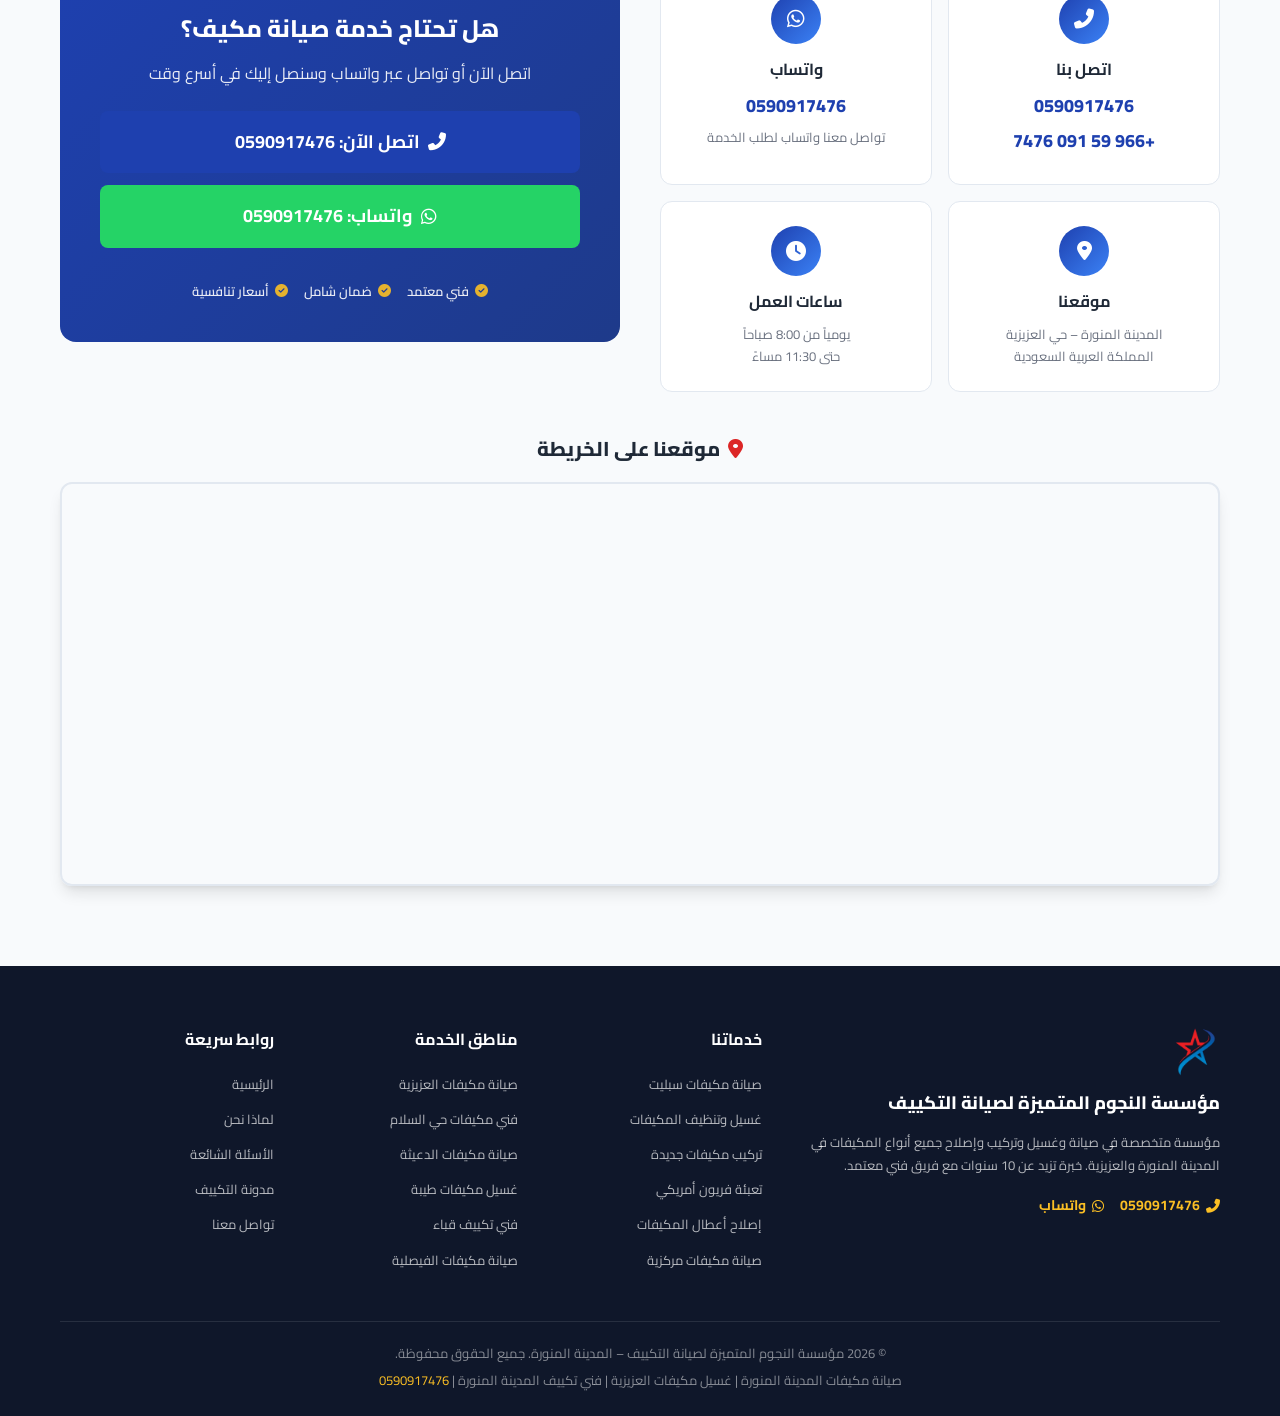
==== commit fd63aa79: "Add real Google Reviews section with 2 verified reviews - Replace fake reviews with 2 real Google re" ====
--- a/index.html
+++ b/index.html
@@ -159,8 +159,8 @@
         ],
         "aggregateRating": {
             "@type": "AggregateRating",
-            "ratingValue": "4.8",
-            "reviewCount": "25",
+            "ratingValue": "5",
+            "reviewCount": "2",
             "bestRating": "5"
         },
         "hasMap": "https://www.google.com/maps/place/%D9%85%D8%A4%D8%B3%D8%B3%D8%A9+%D8%A7%D9%84%D9%86%D8%AC%D9%88%D9%85/@24.470983,39.782370",
@@ -181,24 +181,17 @@
         "review": [
             {
                 "@type": "Review",
-                "author": {"@type": "Person", "name": "أبو عبدالله"},
+                "author": {"@type": "Person", "name": "Mohamed Albuomi"},
                 "reviewRating": {"@type": "Rating", "ratingValue": "5", "bestRating": "5"},
-                "reviewBody": "خدمة ممتازة وسريعة. الفني وصل بالموعد وسوى صيانة كاملة للمكيف. أنصح فيهم بقوة.",
-                "datePublished": "2026-01-15"
+                "reviewBody": "لقد طلبت فني المؤسسة لصيانة مكيفات سبليت وكان الفني مميز وتعامله جيد وفاهم وامين ويتوفر لديهم خدمة غسيل الوحده الداخلية والخارجية للتكييف مع تعطير بمواد تزيل الاوساخ والاتربة واصلاح وكشف اسباب تسرب المياه من المكيف",
+                "datePublished": "2026-04-06"
             },
             {
                 "@type": "Review",
-                "author": {"@type": "Person", "name": "م. سعود"},
+                "author": {"@type": "Person", "name": "محمد البيومي"},
                 "reviewRating": {"@type": "Rating", "ratingValue": "5", "bestRating": "5"},
-                "reviewBody": "غسلوا لي 4 مكيفات سبليت بالبخار. الشغل نظيف والسعر معقول. شكراً النجوم المتميزة.",
-                "datePublished": "2026-02-20"
-            },
-            {
-                "@type": "Review",
-                "author": {"@type": "Person", "name": "خالد العمري"},
-                "reviewRating": {"@type": "Rating", "ratingValue": "5", "bestRating": "5"},
-                "reviewBody": "تعبئة فريون ممتازة مع كشف تسريب. المكيف رجع يبرد مثل أول. أسعار مناسبة جداً.",
-                "datePublished": "2026-03-10"
+                "reviewBody": "الآن لدى مؤسسة النجوم خدمة اصلاح تكييف مركزي وسبليت وشباك في العزيزية دقة وسرعة وخبرة وضمان على الصيانة",
+                "datePublished": "2026-04-06"
             }
         ]
     }
@@ -348,6 +341,7 @@
                     <li><a href="#why-us">لماذا نحن</a></li>
                     <li><a href="#areas">مناطق الخدمة</a></li>
                     <li><a href="#gallery">أعمالنا</a></li>
+                    <li><a href="#reviews">التقييمات</a></li>
                     <li><a href="#faq">الأسئلة الشائعة</a></li>
                     <li><a href="#blog">مدونة التكييف</a></li>
                     <li><a href="#contact" class="nav-cta">تواصل معنا</a></li>
@@ -709,6 +703,59 @@
         </div>
     </section>
 
+    <!-- Google Reviews Section -->
+    <section class="reviews-section" id="reviews" style="padding: 60px 0; background: var(--bg-gray);">
+        <div class="container">
+            <div class="section-header">
+                <span class="section-badge">آراء العملاء</span>
+                <h2>تقييمات عملائنا على Google</h2>
+                <p>نفتخر بثقة عملائنا — تقييماتهم الحقيقية على خرائط جوجل</p>
+            </div>
+
+            <div style="display: grid; grid-template-columns: repeat(auto-fit, minmax(300px, 1fr)); gap: 24px; margin-top: 32px;">
+                <!-- Review 1 -->
+                <div style="background: #fff; border-radius: 16px; padding: 28px; box-shadow: 0 2px 12px rgba(0,0,0,0.06); border: 1px solid var(--border);">
+                    <div style="display: flex; align-items: center; gap: 12px; margin-bottom: 16px;">
+                        <div style="width: 48px; height: 48px; border-radius: 50%; background: var(--primary); color: #fff; display: flex; align-items: center; justify-content: center; font-weight: 800; font-size: 18px;">M</div>
+                        <div>
+                            <div style="font-weight: 700; color: var(--text); font-size: 15px;">Mohamed Albuomi</div>
+                            <div style="font-size: 12px; color: var(--text-light);">11 مراجعة · 3 صور</div>
+                        </div>
+                        <img src="https://www.google.com/favicon.ico" alt="Google" width="20" height="20" style="margin-right: auto;" loading="lazy">
+                    </div>
+                    <div style="color: #f59e0b; font-size: 16px; margin-bottom: 10px;">★★★★★ <span style="color: var(--text-light); font-size: 12px;">جديد</span></div>
+                    <p style="color: var(--text); font-size: 14px; line-height: 1.9;">لقد طلبت فني المؤسسة لصيانة مكيفات سبليت وكان الفني مميز وتعامله جيد وفاهم وامين ويتوفر لديهم خدمة غسيل الوحده الداخلية والخارجية للتكييف مع تعطير بمواد تزيل الاوساخ والاتربة واصلاح وكشف اسباب تسرب المياه من المكيف</p>
+                </div>
+
+                <!-- Review 2 -->
+                <div style="background: #fff; border-radius: 16px; padding: 28px; box-shadow: 0 2px 12px rgba(0,0,0,0.06); border: 1px solid var(--border);">
+                    <div style="display: flex; align-items: center; gap: 12px; margin-bottom: 16px;">
+                        <div style="width: 48px; height: 48px; border-radius: 50%; background: #34D399; color: #fff; display: flex; align-items: center; justify-content: center; font-weight: 800; font-size: 18px;">م</div>
+                        <div>
+                            <div style="font-weight: 700; color: var(--text); font-size: 15px;">محمد البيومي</div>
+                            <div style="font-size: 12px; color: var(--text-light);">مراجعة واحدة</div>
+                        </div>
+                        <img src="https://www.google.com/favicon.ico" alt="Google" width="20" height="20" style="margin-right: auto;" loading="lazy">
+                    </div>
+                    <div style="color: #f59e0b; font-size: 16px; margin-bottom: 10px;">★★★★★ <span style="color: var(--text-light); font-size: 12px;">جديد</span></div>
+                    <p style="color: var(--text); font-size: 14px; line-height: 1.9;">الآن لدى مؤسسة النجوم خدمة اصلاح تكييف مركزي وسبليت وشباك في العزيزية دقة وسرعة وخبرة وضمان على الصيانة</p>
+                </div>
+            </div>
+
+            <!-- Google Reviews Link -->
+            <div style="text-align: center; margin-top: 32px;">
+                <a href="https://www.google.com/maps/place/%D9%85%D8%A4%D8%B3%D8%B3%D8%A9+%D8%A7%D9%84%D9%86%D8%AC%D9%88%D9%85/@24.470983,39.782370" target="_blank" rel="noopener" style="display: inline-flex; align-items: center; gap: 10px; background: #fff; border: 2px solid var(--primary); color: var(--primary); padding: 14px 32px; border-radius: 12px; font-weight: 700; font-size: 15px; text-decoration: none; transition: all 0.3s ease;" onmouseover="this.style.background='var(--primary)';this.style.color='#fff'" onmouseout="this.style.background='#fff';this.style.color='var(--primary)'">
+                    <svg width="20" height="20" viewBox="0 0 24 24" fill="currentColor"><path d="M22.56 12.25c0-.78-.07-1.53-.2-2.25H12v4.26h5.92a5.06 5.06 0 0 1-2.2 3.32v2.77h3.57c2.08-1.92 3.28-4.74 3.28-8.1z"/><path d="M12 23c2.97 0 5.46-.98 7.28-2.66l-3.57-2.77c-.98.66-2.23 1.06-3.71 1.06-2.86 0-5.29-1.93-6.16-4.53H2.18v2.84C3.99 20.53 7.7 23 12 23z"/><path d="M5.84 14.09c-.22-.66-.35-1.36-.35-2.09s.13-1.43.35-2.09V7.07H2.18C1.43 8.55 1 10.22 1 12s.43 3.45 1.18 4.93l2.85-2.22.81-.62z"/><path d="M12 5.38c1.62 0 3.06.56 4.21 1.64l3.15-3.15C17.45 2.09 14.97 1 12 1 7.7 1 3.99 3.47 2.18 7.07l3.66 2.84c.87-2.6 3.3-4.53 6.16-4.53z"/></svg>
+                    شاهد جميع التقييمات على Google
+                </a>
+                <p style="margin-top: 16px; color: var(--text-light); font-size: 13px;">
+                    <i class="fas fa-star" style="color: #f59e0b;"></i>
+                    نسعد بتقييمك — رأيك يساعدنا نتطور ويساعد غيرك يختار الأفضل
+                </p>
+            </div>
+        </div>
+    </section>
+
     <!-- FAQ Section -->
     <section class="faq" id="faq">
         <div class="container">
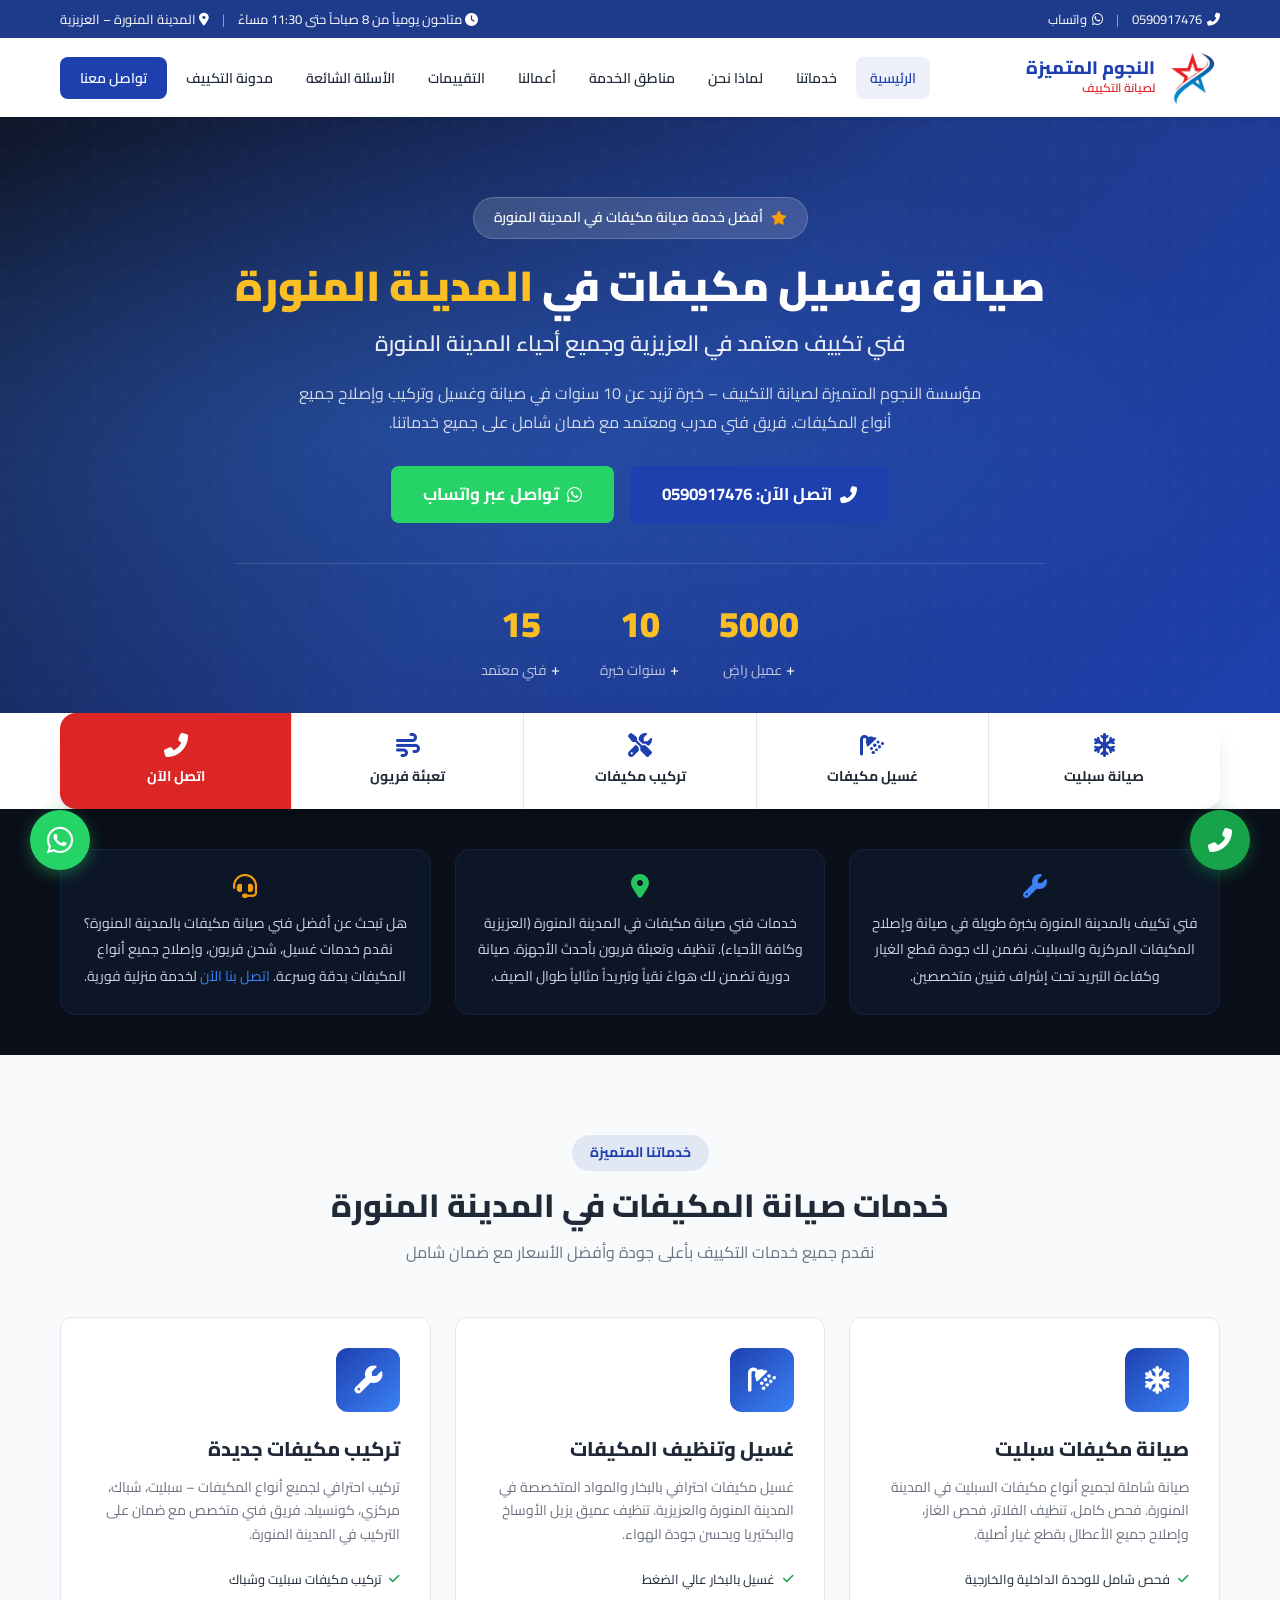
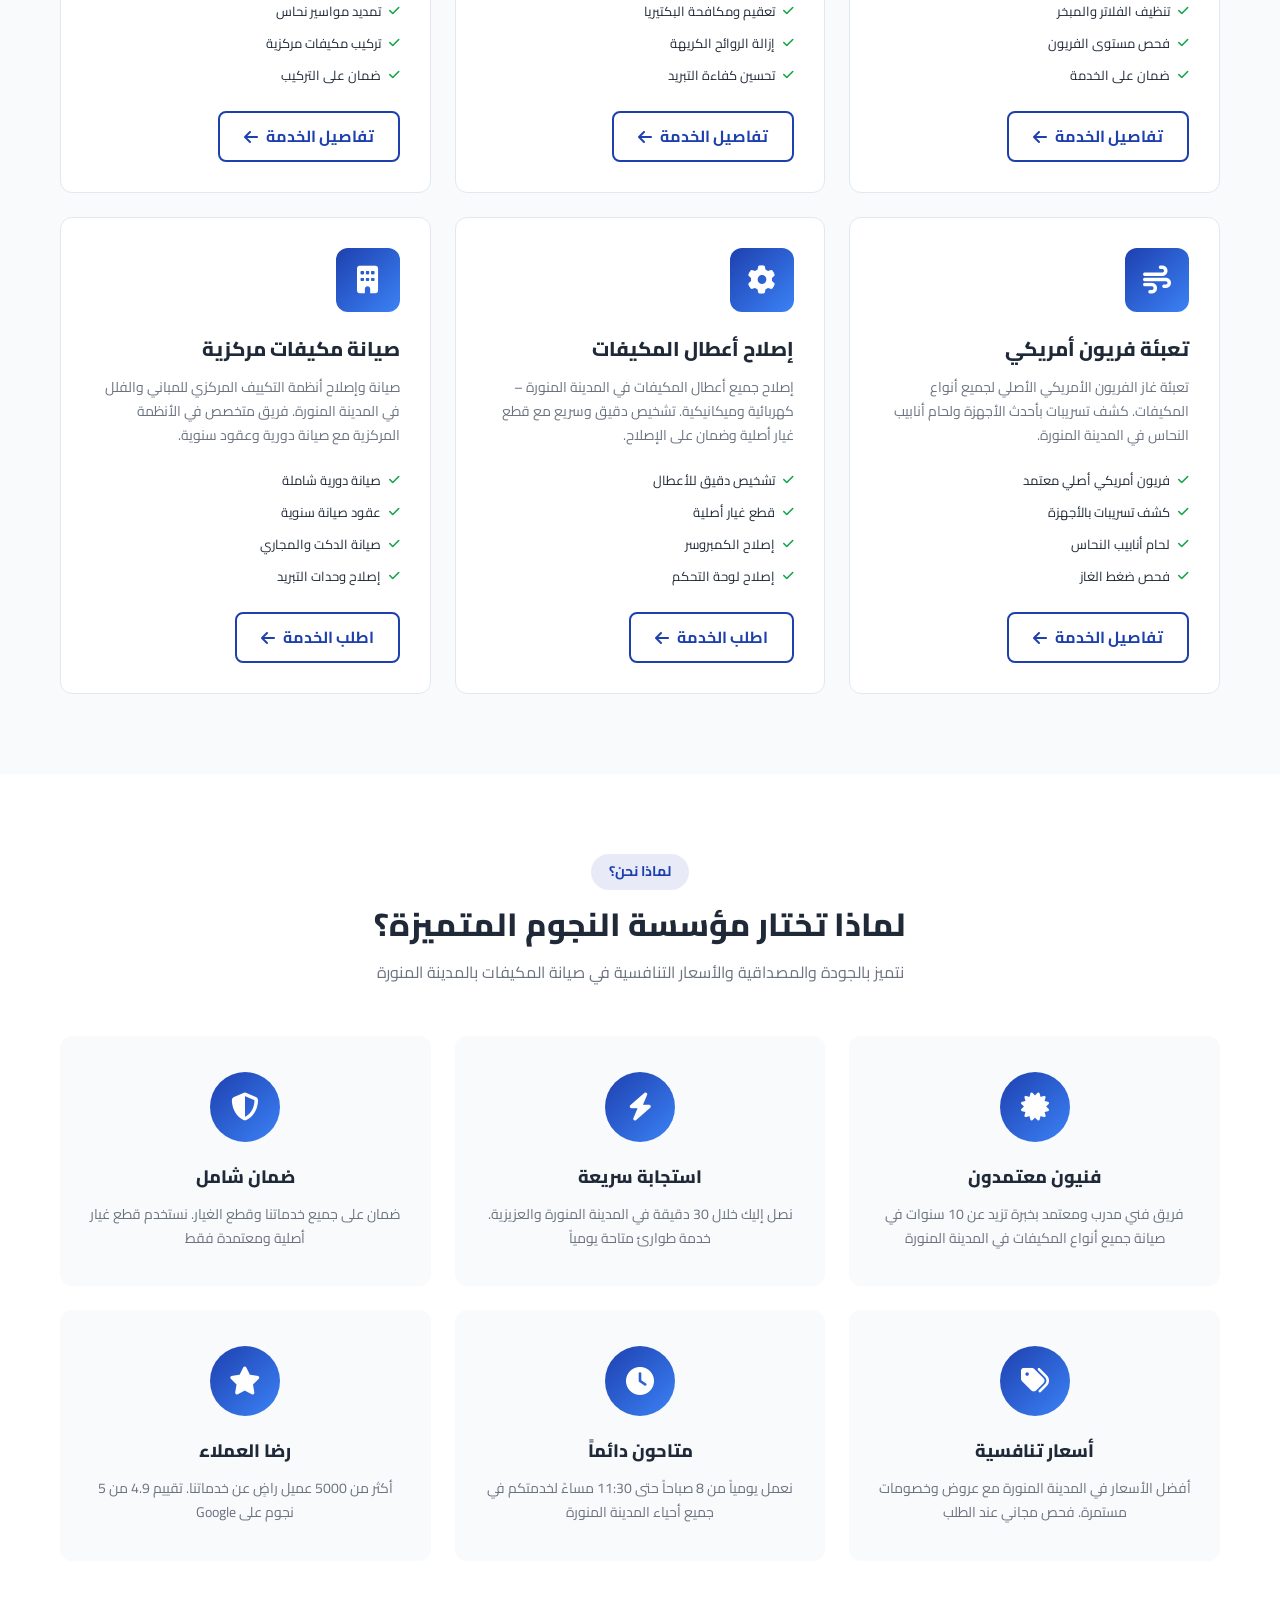
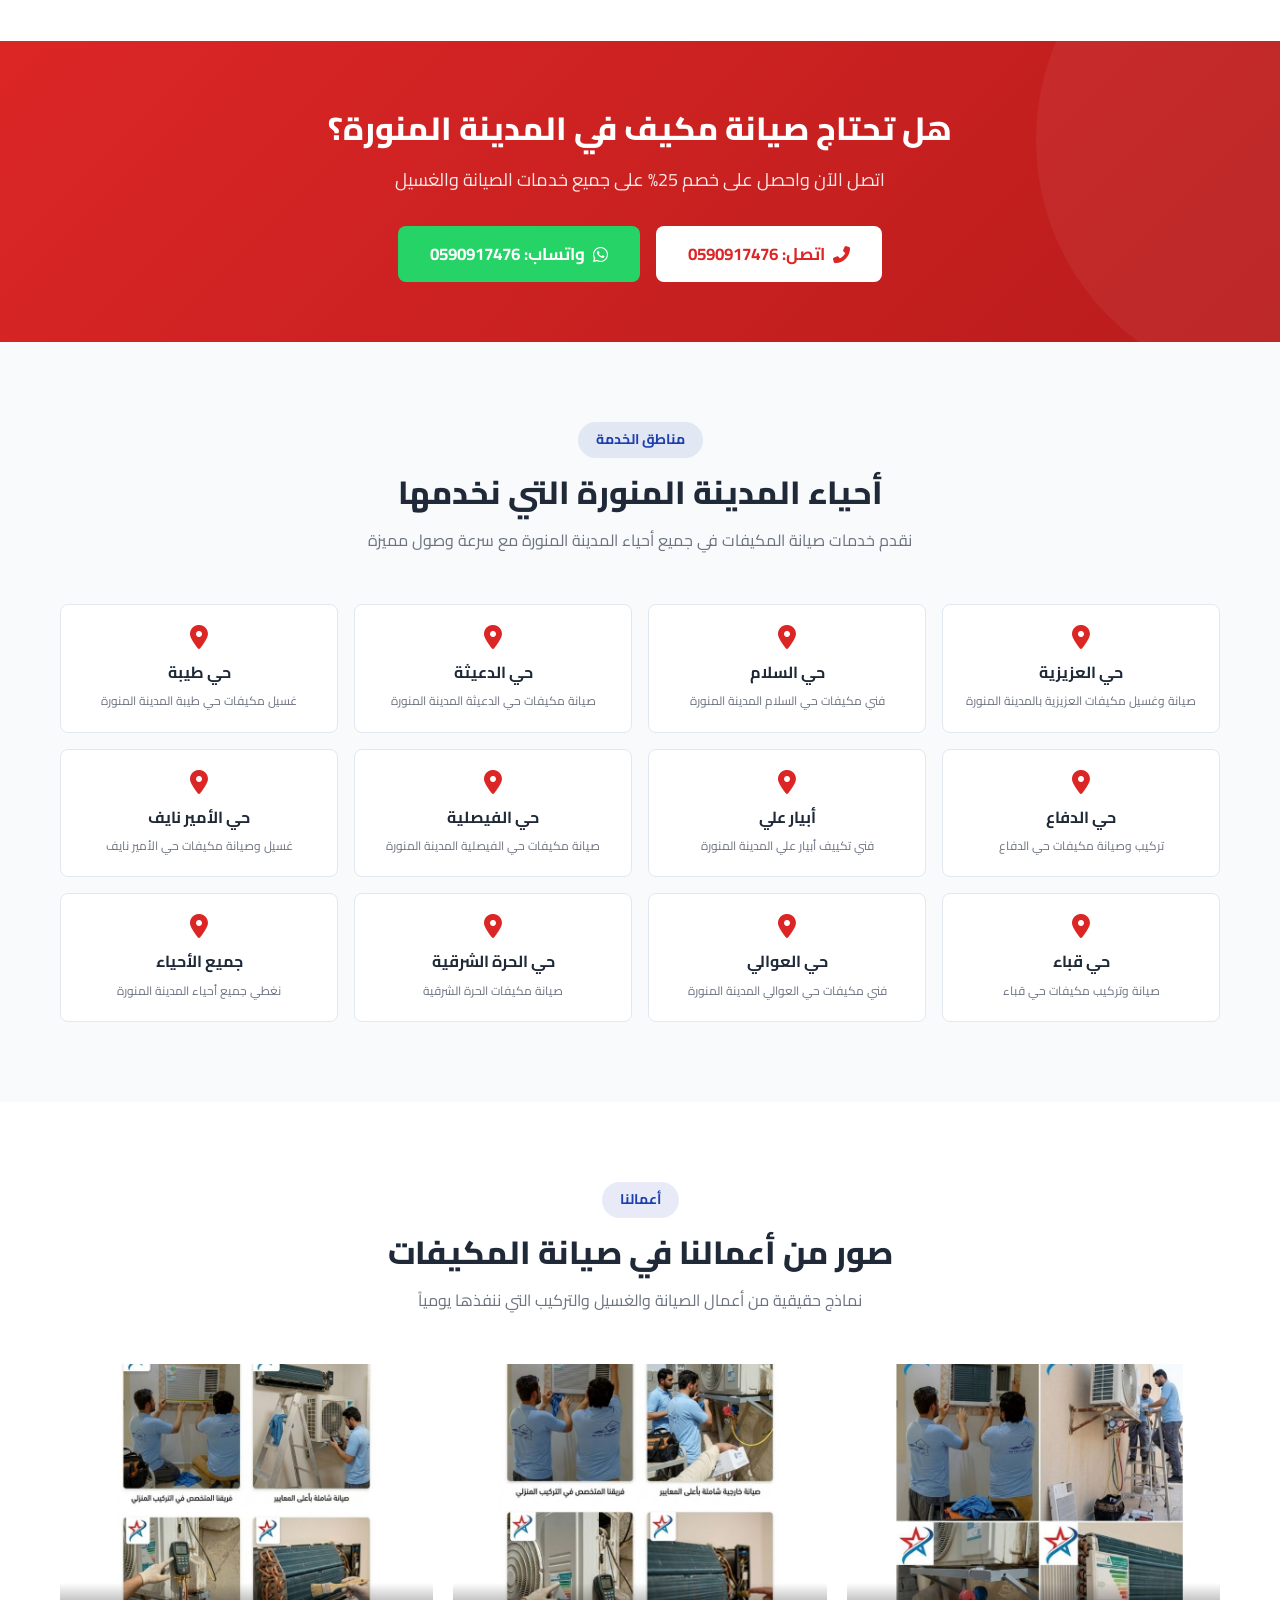
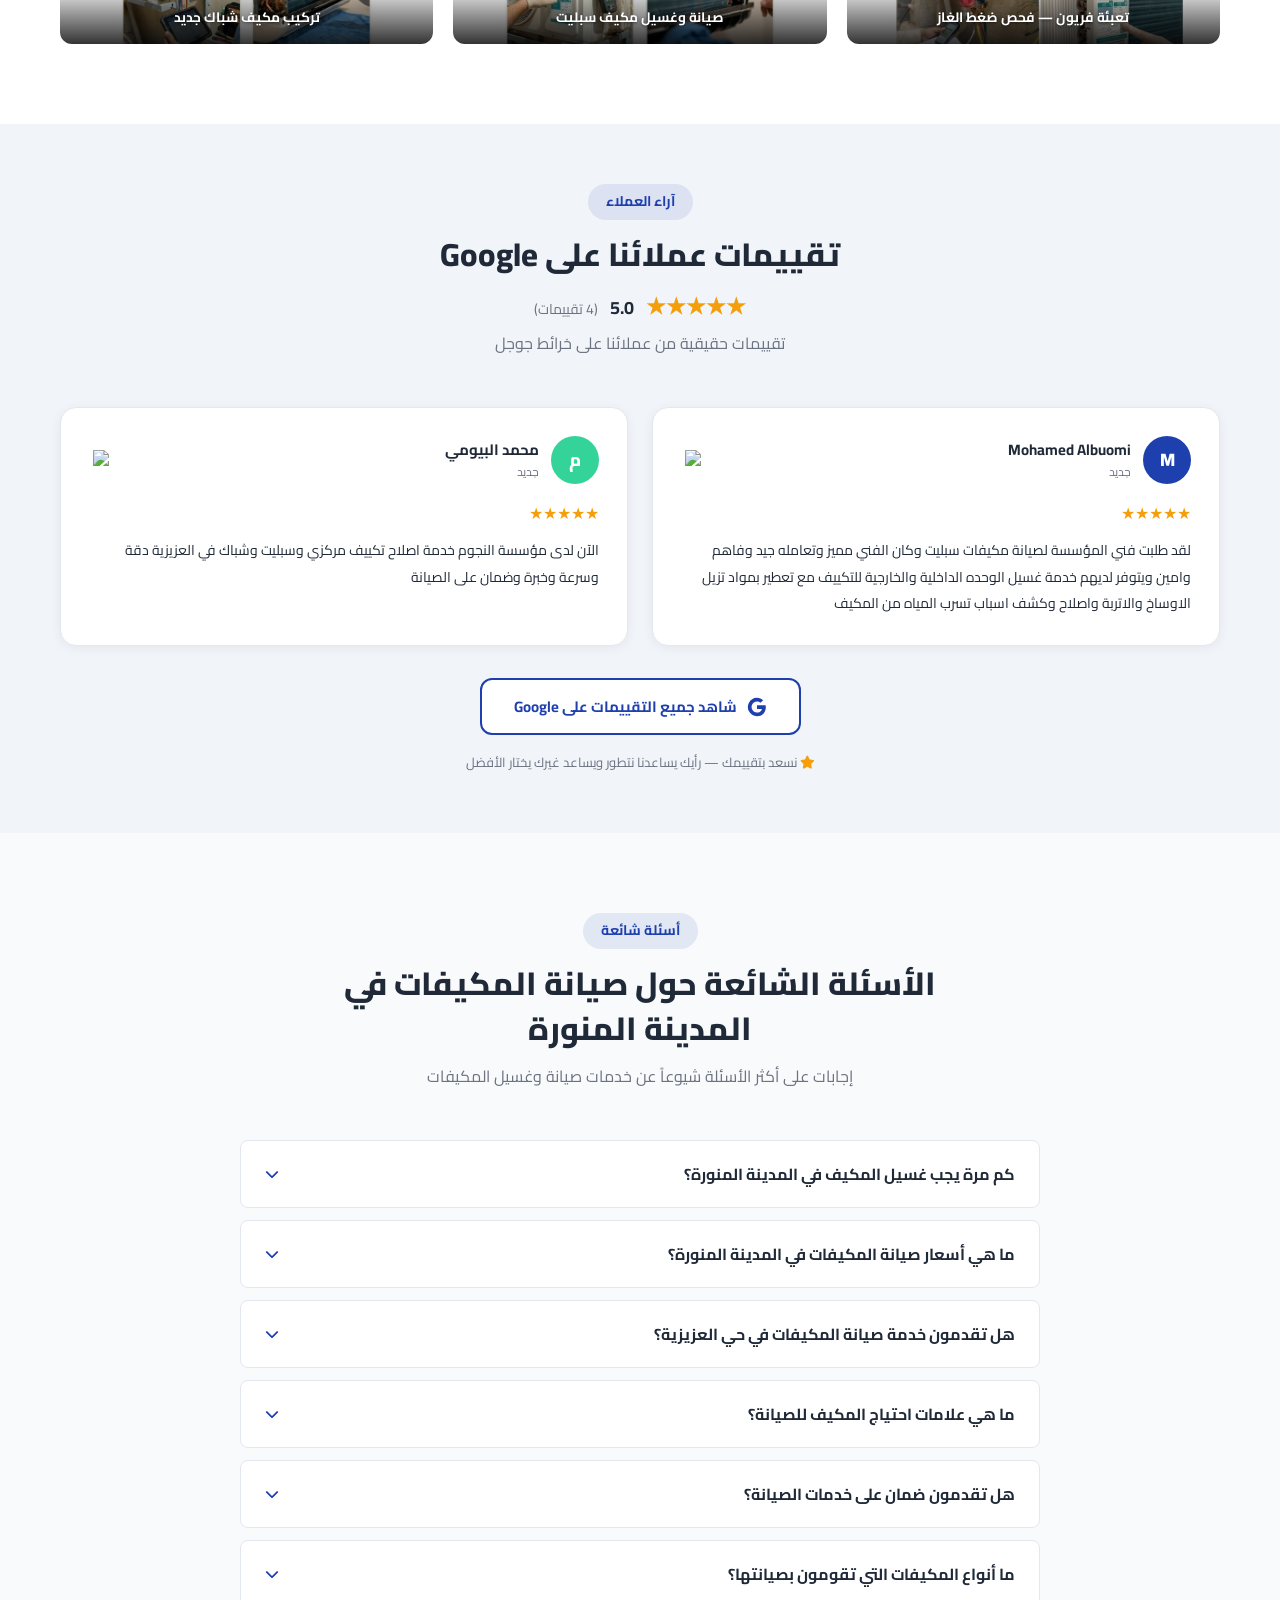
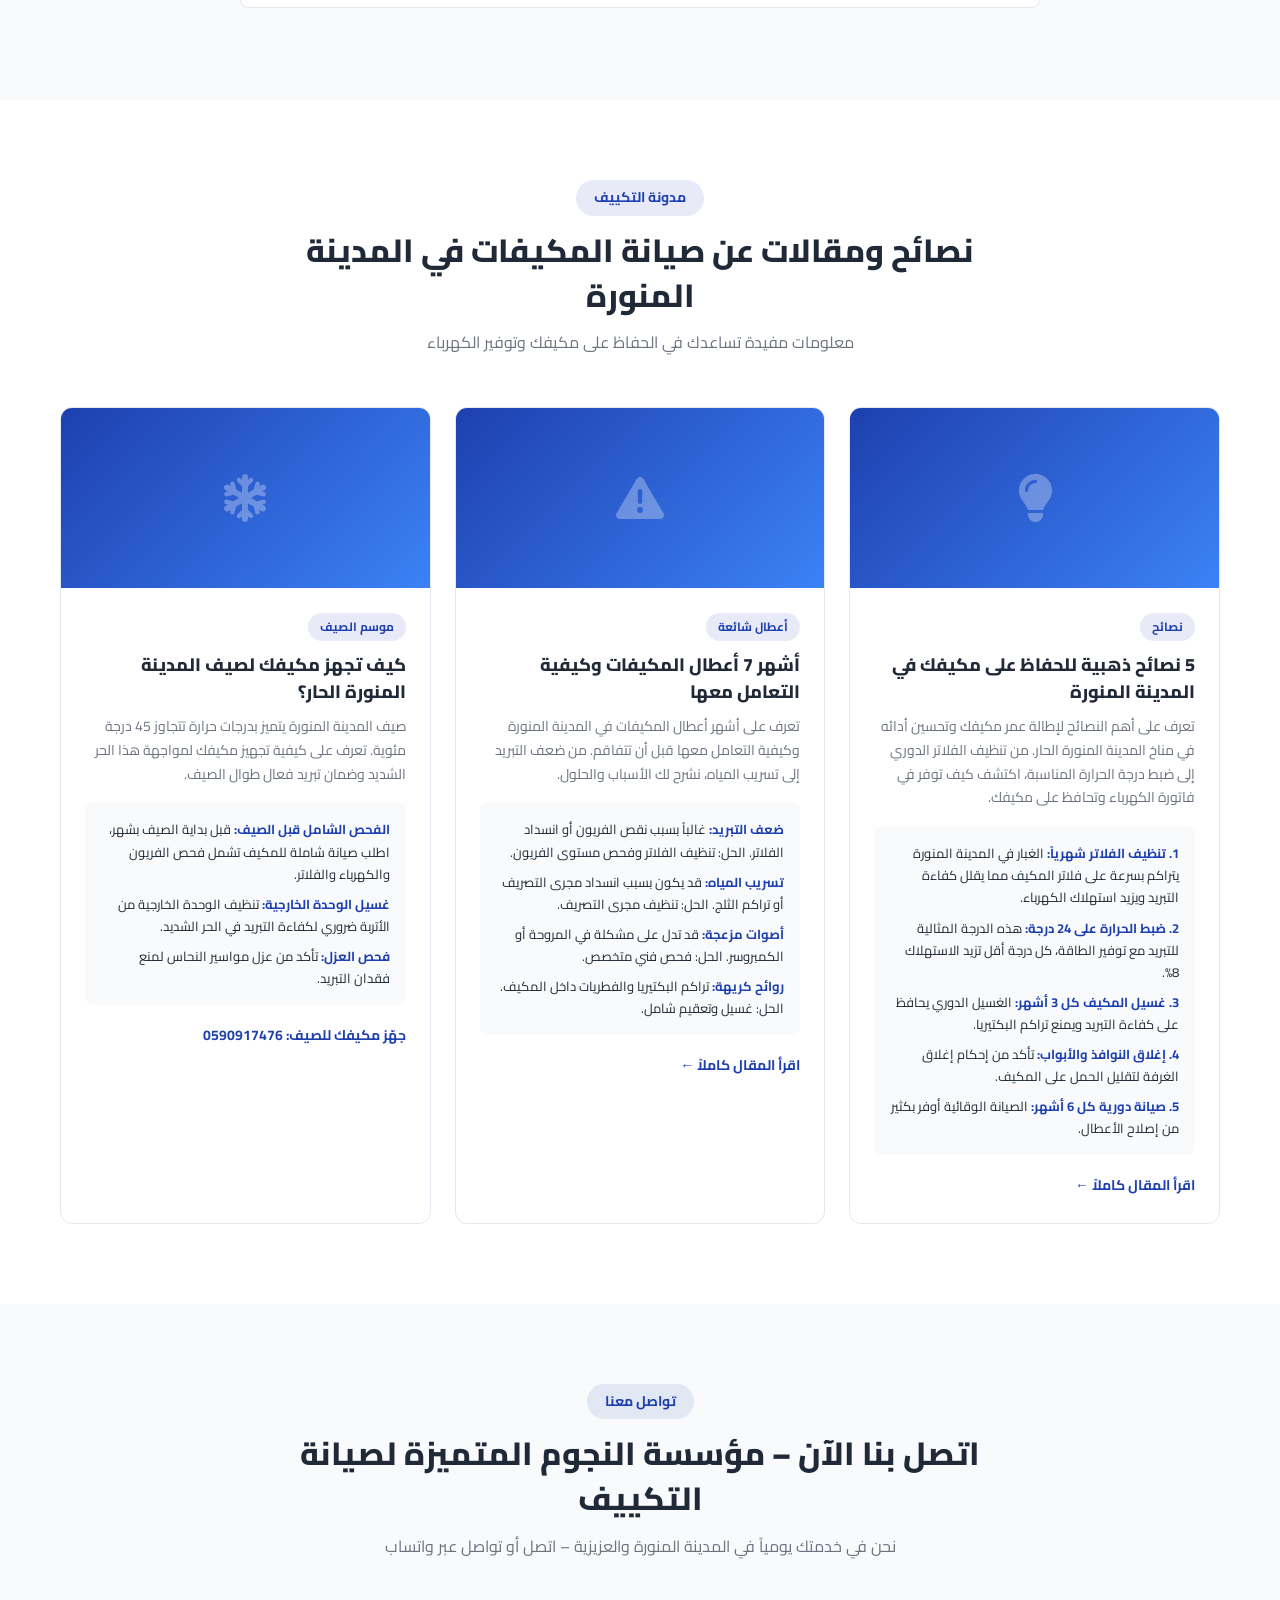
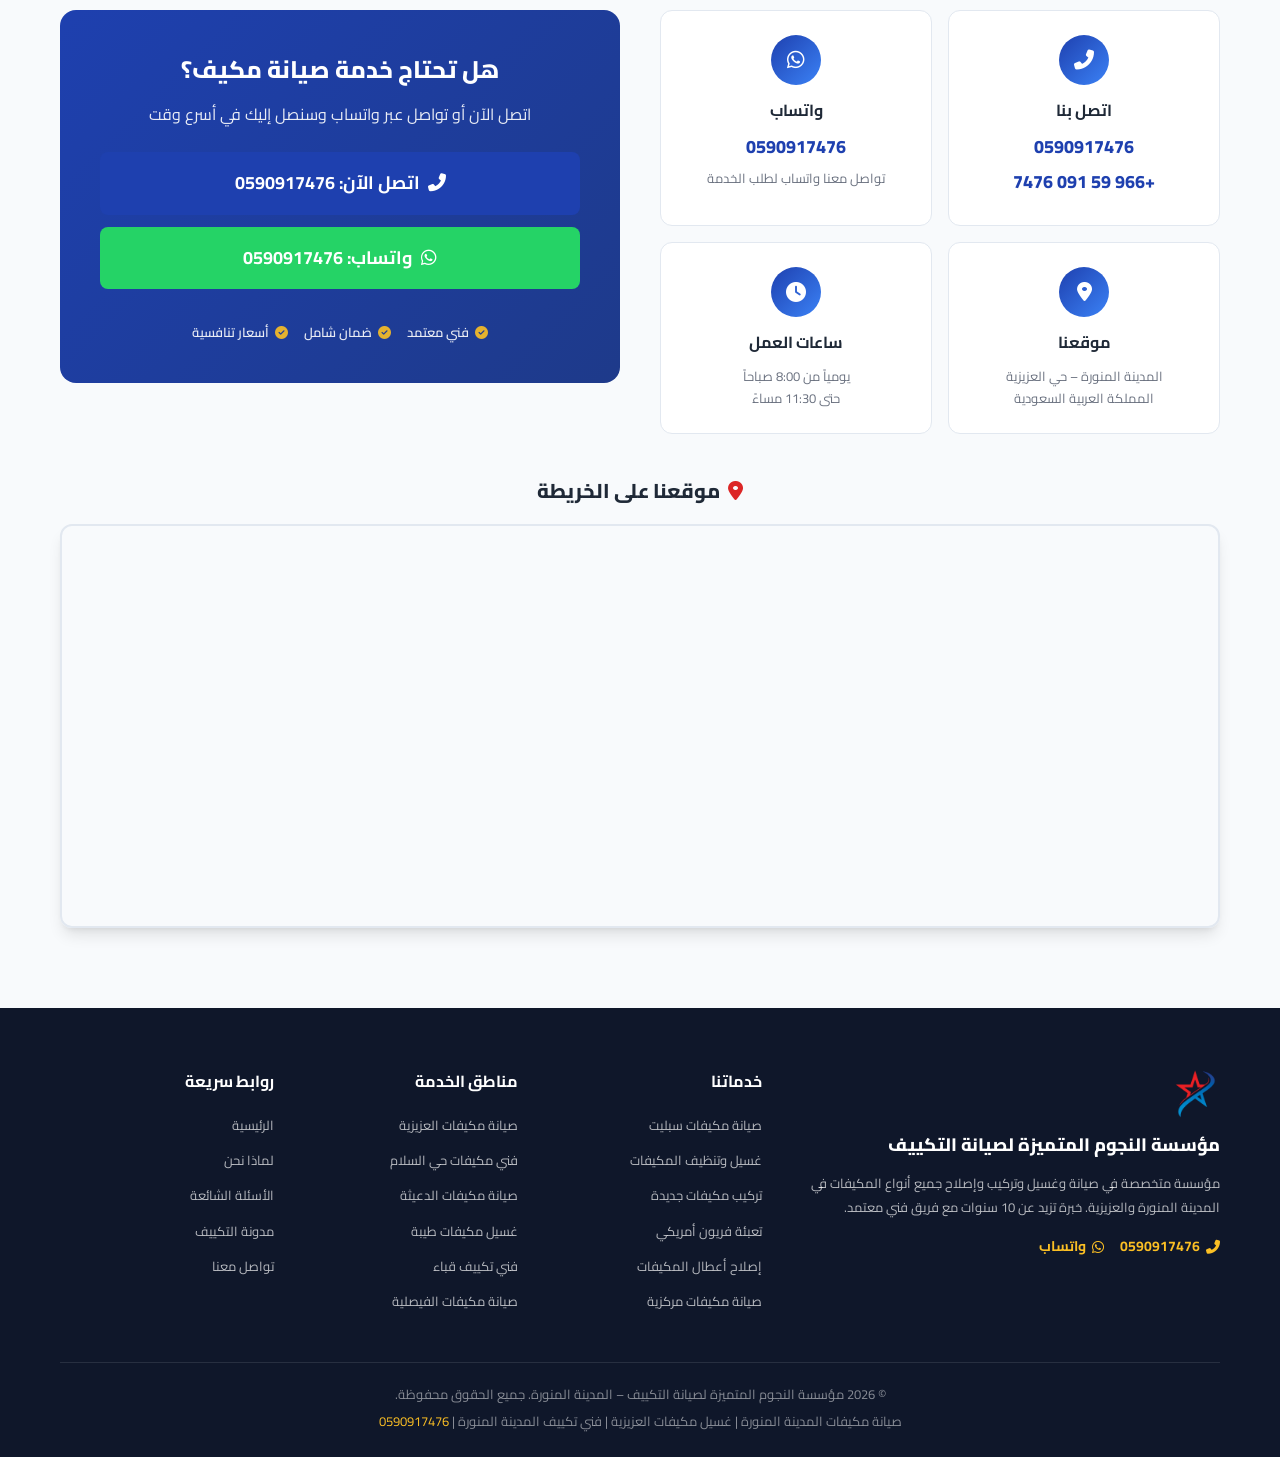
==== commit a11e5aa8: "Clean up reviews section: remove API dependency, use static HTML - Remove dynamic Google Places API " ====
--- a/index.html
+++ b/index.html
@@ -709,42 +709,47 @@
             <div class="section-header">
                 <span class="section-badge">آراء العملاء</span>
                 <h2>تقييمات عملائنا على Google</h2>
-                <p>نفتخر بثقة عملائنا — تقييماتهم الحقيقية على خرائط جوجل</p>
+                <p style="font-size:18px;font-weight:700;color:var(--text);margin-bottom:4px;">
+                    <span style="color:#f59e0b;font-size:22px;">★★★★★</span>
+                    <span style="margin:0 8px;">5.0</span>
+                    <span style="font-weight:400;color:var(--text-light);font-size:14px;">(4 تقييمات)</span>
+                </p>
+                <p>تقييمات حقيقية من عملائنا على خرائط جوجل</p>
             </div>
 
             <div style="display: grid; grid-template-columns: repeat(auto-fit, minmax(300px, 1fr)); gap: 24px; margin-top: 32px;">
                 <!-- Review 1 -->
-                <div style="background: #fff; border-radius: 16px; padding: 28px; box-shadow: 0 2px 12px rgba(0,0,0,0.06); border: 1px solid var(--border);">
+                <div style="background: #fff; border-radius: 16px; padding: 28px; box-shadow: 0 2px 12px rgba(0,0,0,0.06); border: 1px solid var(--border); transition: transform 0.3s ease;" onmouseover="this.style.transform='translateY(-4px)'" onmouseout="this.style.transform='none'">
                     <div style="display: flex; align-items: center; gap: 12px; margin-bottom: 16px;">
-                        <div style="width: 48px; height: 48px; border-radius: 50%; background: var(--primary); color: #fff; display: flex; align-items: center; justify-content: center; font-weight: 800; font-size: 18px;">M</div>
-                        <div>
+                        <div style="width: 48px; height: 48px; border-radius: 50%; background: #1E40AF; color: #fff; display: flex; align-items: center; justify-content: center; font-weight: 800; font-size: 18px;">M</div>
+                        <div style="flex:1;min-width:0;">
                             <div style="font-weight: 700; color: var(--text); font-size: 15px;">Mohamed Albuomi</div>
-                            <div style="font-size: 12px; color: var(--text-light);">11 مراجعة · 3 صور</div>
+                            <div style="font-size: 12px; color: var(--text-light);">جديد</div>
                         </div>
-                        <img src="https://www.google.com/favicon.ico" alt="Google" width="20" height="20" style="margin-right: auto;" loading="lazy">
-                    </div>
-                    <div style="color: #f59e0b; font-size: 16px; margin-bottom: 10px;">★★★★★ <span style="color: var(--text-light); font-size: 12px;">جديد</span></div>
-                    <p style="color: var(--text); font-size: 14px; line-height: 1.9;">لقد طلبت فني المؤسسة لصيانة مكيفات سبليت وكان الفني مميز وتعامله جيد وفاهم وامين ويتوفر لديهم خدمة غسيل الوحده الداخلية والخارجية للتكييف مع تعطير بمواد تزيل الاوساخ والاتربة واصلاح وكشف اسباب تسرب المياه من المكيف</p>
+                        <img src="https://www.google.com/favicon.ico" alt="Google" width="20" height="20" loading="lazy">
+                    </div>
+                    <div style="color: #f59e0b; font-size: 16px; margin-bottom: 10px;">★★★★★</div>
+                    <p style="color: var(--text); font-size: 14px; line-height: 1.9; margin: 0;">لقد طلبت فني المؤسسة لصيانة مكيفات سبليت وكان الفني مميز وتعامله جيد وفاهم وامين ويتوفر لديهم خدمة غسيل الوحده الداخلية والخارجية للتكييف مع تعطير بمواد تزيل الاوساخ والاتربة واصلاح وكشف اسباب تسرب المياه من المكيف</p>
                 </div>
 
                 <!-- Review 2 -->
-                <div style="background: #fff; border-radius: 16px; padding: 28px; box-shadow: 0 2px 12px rgba(0,0,0,0.06); border: 1px solid var(--border);">
+                <div style="background: #fff; border-radius: 16px; padding: 28px; box-shadow: 0 2px 12px rgba(0,0,0,0.06); border: 1px solid var(--border); transition: transform 0.3s ease;" onmouseover="this.style.transform='translateY(-4px)'" onmouseout="this.style.transform='none'">
                     <div style="display: flex; align-items: center; gap: 12px; margin-bottom: 16px;">
                         <div style="width: 48px; height: 48px; border-radius: 50%; background: #34D399; color: #fff; display: flex; align-items: center; justify-content: center; font-weight: 800; font-size: 18px;">م</div>
-                        <div>
+                        <div style="flex:1;min-width:0;">
                             <div style="font-weight: 700; color: var(--text); font-size: 15px;">محمد البيومي</div>
-                            <div style="font-size: 12px; color: var(--text-light);">مراجعة واحدة</div>
+                            <div style="font-size: 12px; color: var(--text-light);">جديد</div>
                         </div>
-                        <img src="https://www.google.com/favicon.ico" alt="Google" width="20" height="20" style="margin-right: auto;" loading="lazy">
-                    </div>
-                    <div style="color: #f59e0b; font-size: 16px; margin-bottom: 10px;">★★★★★ <span style="color: var(--text-light); font-size: 12px;">جديد</span></div>
-                    <p style="color: var(--text); font-size: 14px; line-height: 1.9;">الآن لدى مؤسسة النجوم خدمة اصلاح تكييف مركزي وسبليت وشباك في العزيزية دقة وسرعة وخبرة وضمان على الصيانة</p>
+                        <img src="https://www.google.com/favicon.ico" alt="Google" width="20" height="20" loading="lazy">
+                    </div>
+                    <div style="color: #f59e0b; font-size: 16px; margin-bottom: 10px;">★★★★★</div>
+                    <p style="color: var(--text); font-size: 14px; line-height: 1.9; margin: 0;">الآن لدى مؤسسة النجوم خدمة اصلاح تكييف مركزي وسبليت وشباك في العزيزية دقة وسرعة وخبرة وضمان على الصيانة</p>
                 </div>
             </div>
 
             <!-- Google Reviews Link -->
             <div style="text-align: center; margin-top: 32px;">
-                <a href="https://www.google.com/maps/place/%D9%85%D8%A4%D8%B3%D8%B3%D8%A9+%D8%A7%D9%84%D9%86%D8%AC%D9%88%D9%85/@24.470983,39.782370" target="_blank" rel="noopener" style="display: inline-flex; align-items: center; gap: 10px; background: #fff; border: 2px solid var(--primary); color: var(--primary); padding: 14px 32px; border-radius: 12px; font-weight: 700; font-size: 15px; text-decoration: none; transition: all 0.3s ease;" onmouseover="this.style.background='var(--primary)';this.style.color='#fff'" onmouseout="this.style.background='#fff';this.style.color='var(--primary)'">
+                <a href="https://maps.app.goo.gl/jUvPEdLTc5Cm65XJ8" target="_blank" rel="noopener" style="display: inline-flex; align-items: center; gap: 10px; background: #fff; border: 2px solid var(--primary); color: var(--primary); padding: 14px 32px; border-radius: 12px; font-weight: 700; font-size: 15px; text-decoration: none; transition: all 0.3s ease;" onmouseover="this.style.background='var(--primary)';this.style.color='#fff'" onmouseout="this.style.background='#fff';this.style.color='var(--primary)'">
                     <svg width="20" height="20" viewBox="0 0 24 24" fill="currentColor"><path d="M22.56 12.25c0-.78-.07-1.53-.2-2.25H12v4.26h5.92a5.06 5.06 0 0 1-2.2 3.32v2.77h3.57c2.08-1.92 3.28-4.74 3.28-8.1z"/><path d="M12 23c2.97 0 5.46-.98 7.28-2.66l-3.57-2.77c-.98.66-2.23 1.06-3.71 1.06-2.86 0-5.29-1.93-6.16-4.53H2.18v2.84C3.99 20.53 7.7 23 12 23z"/><path d="M5.84 14.09c-.22-.66-.35-1.36-.35-2.09s.13-1.43.35-2.09V7.07H2.18C1.43 8.55 1 10.22 1 12s.43 3.45 1.18 4.93l2.85-2.22.81-.62z"/><path d="M12 5.38c1.62 0 3.06.56 4.21 1.64l3.15-3.15C17.45 2.09 14.97 1 12 1 7.7 1 3.99 3.47 2.18 7.07l3.66 2.84c.87-2.6 3.3-4.53 6.16-4.53z"/></svg>
                     شاهد جميع التقييمات على Google
                 </a>
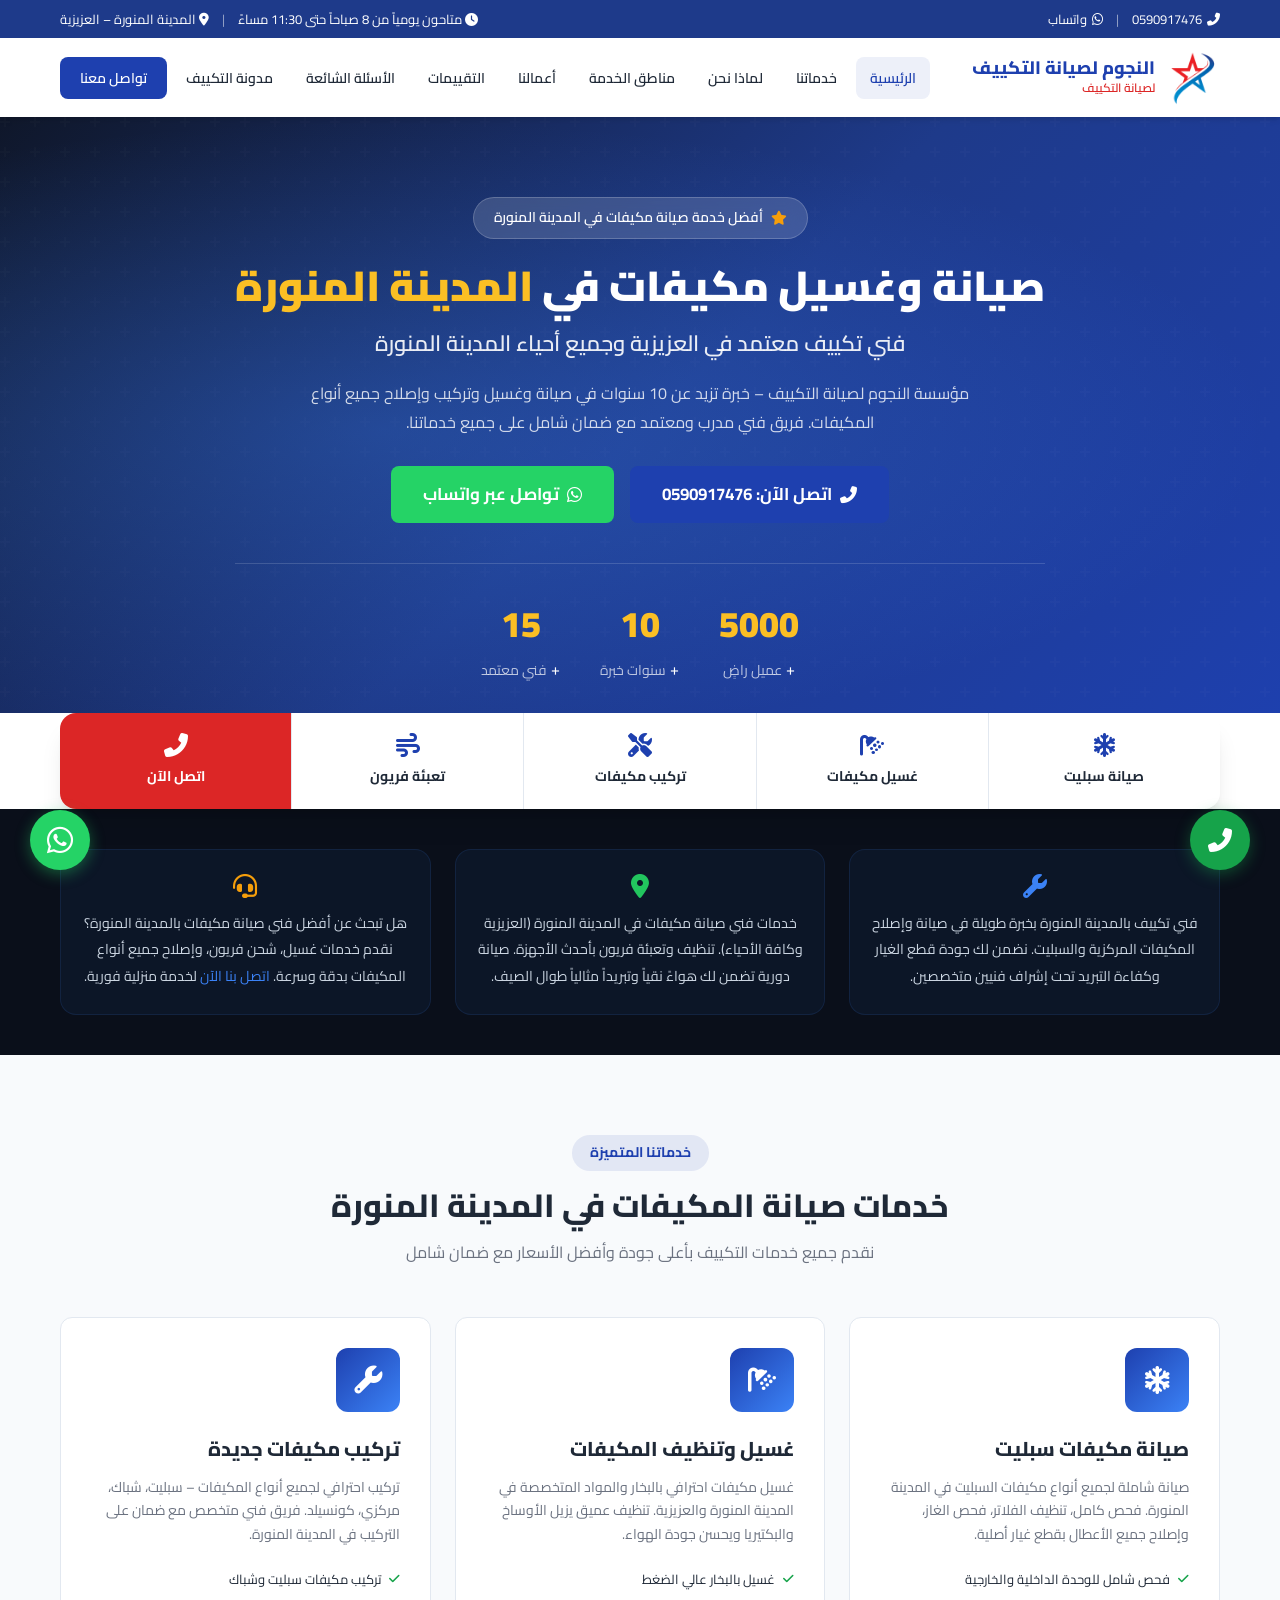
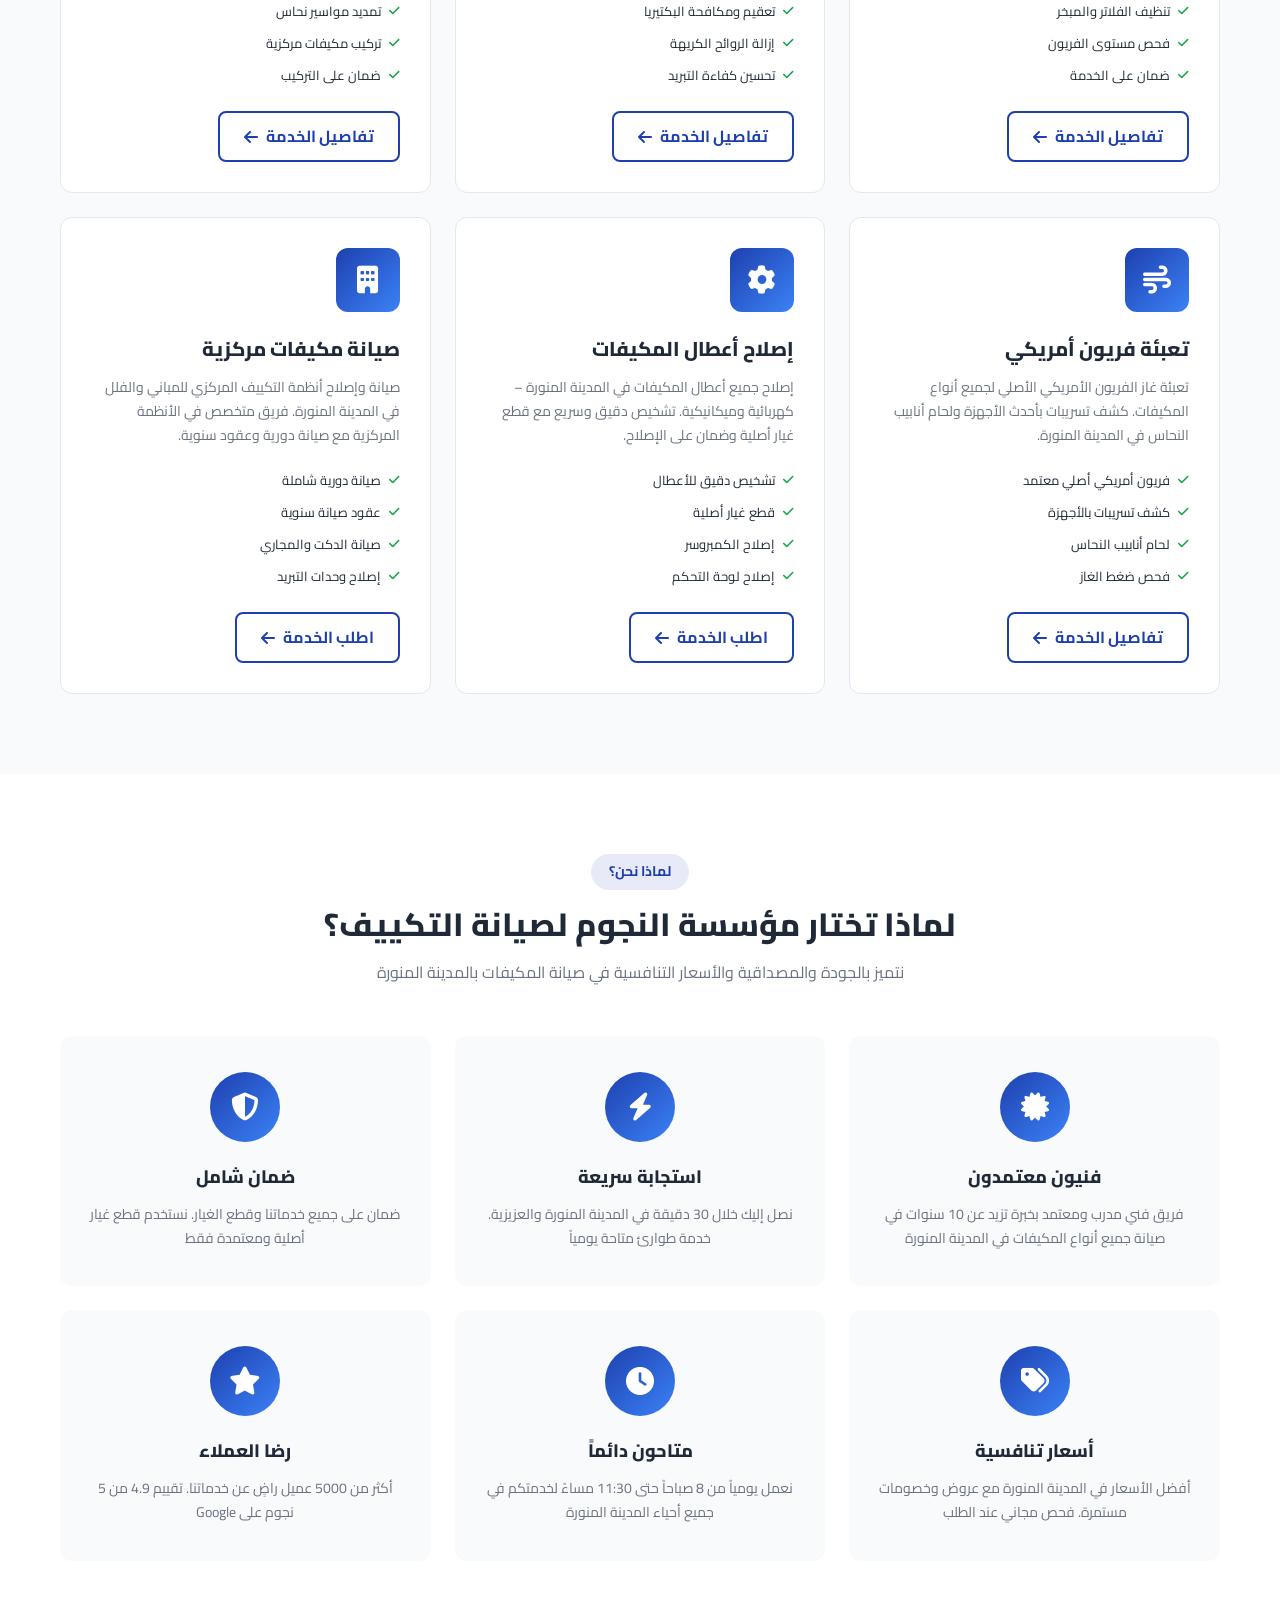
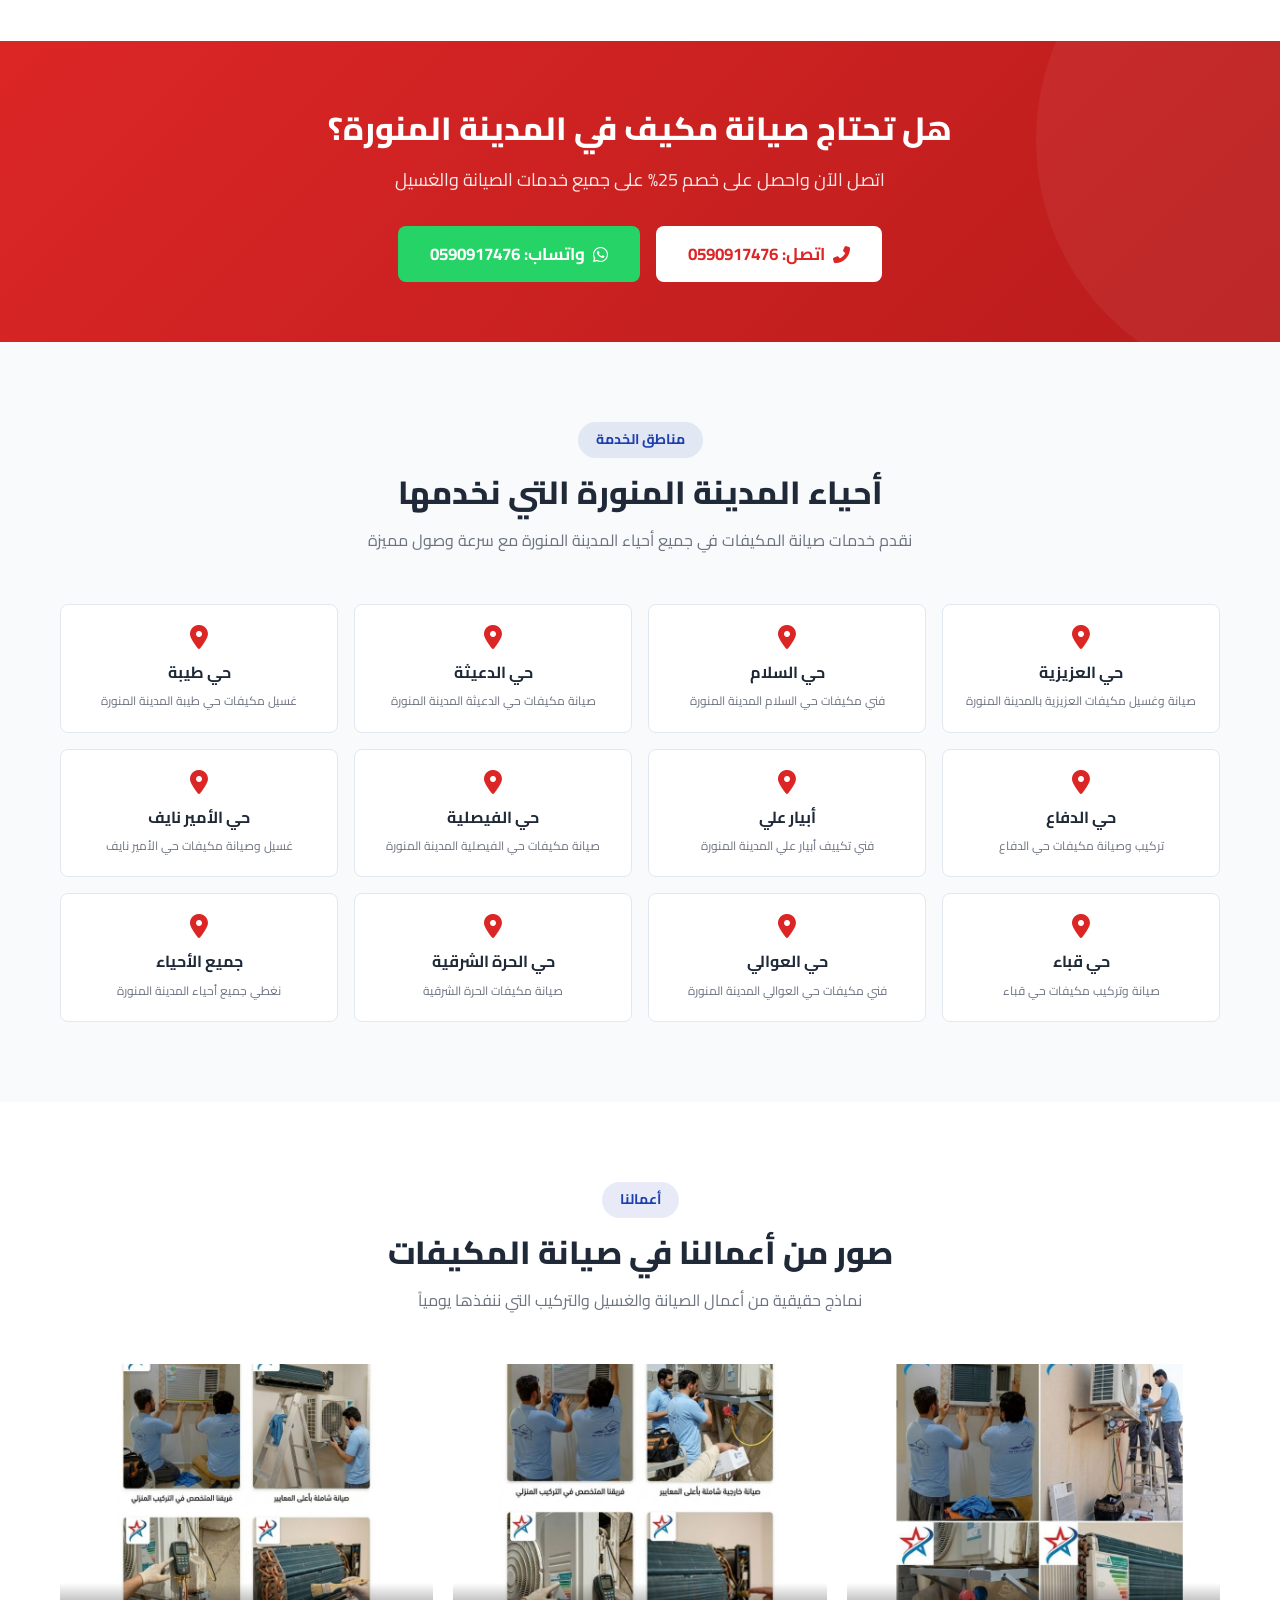
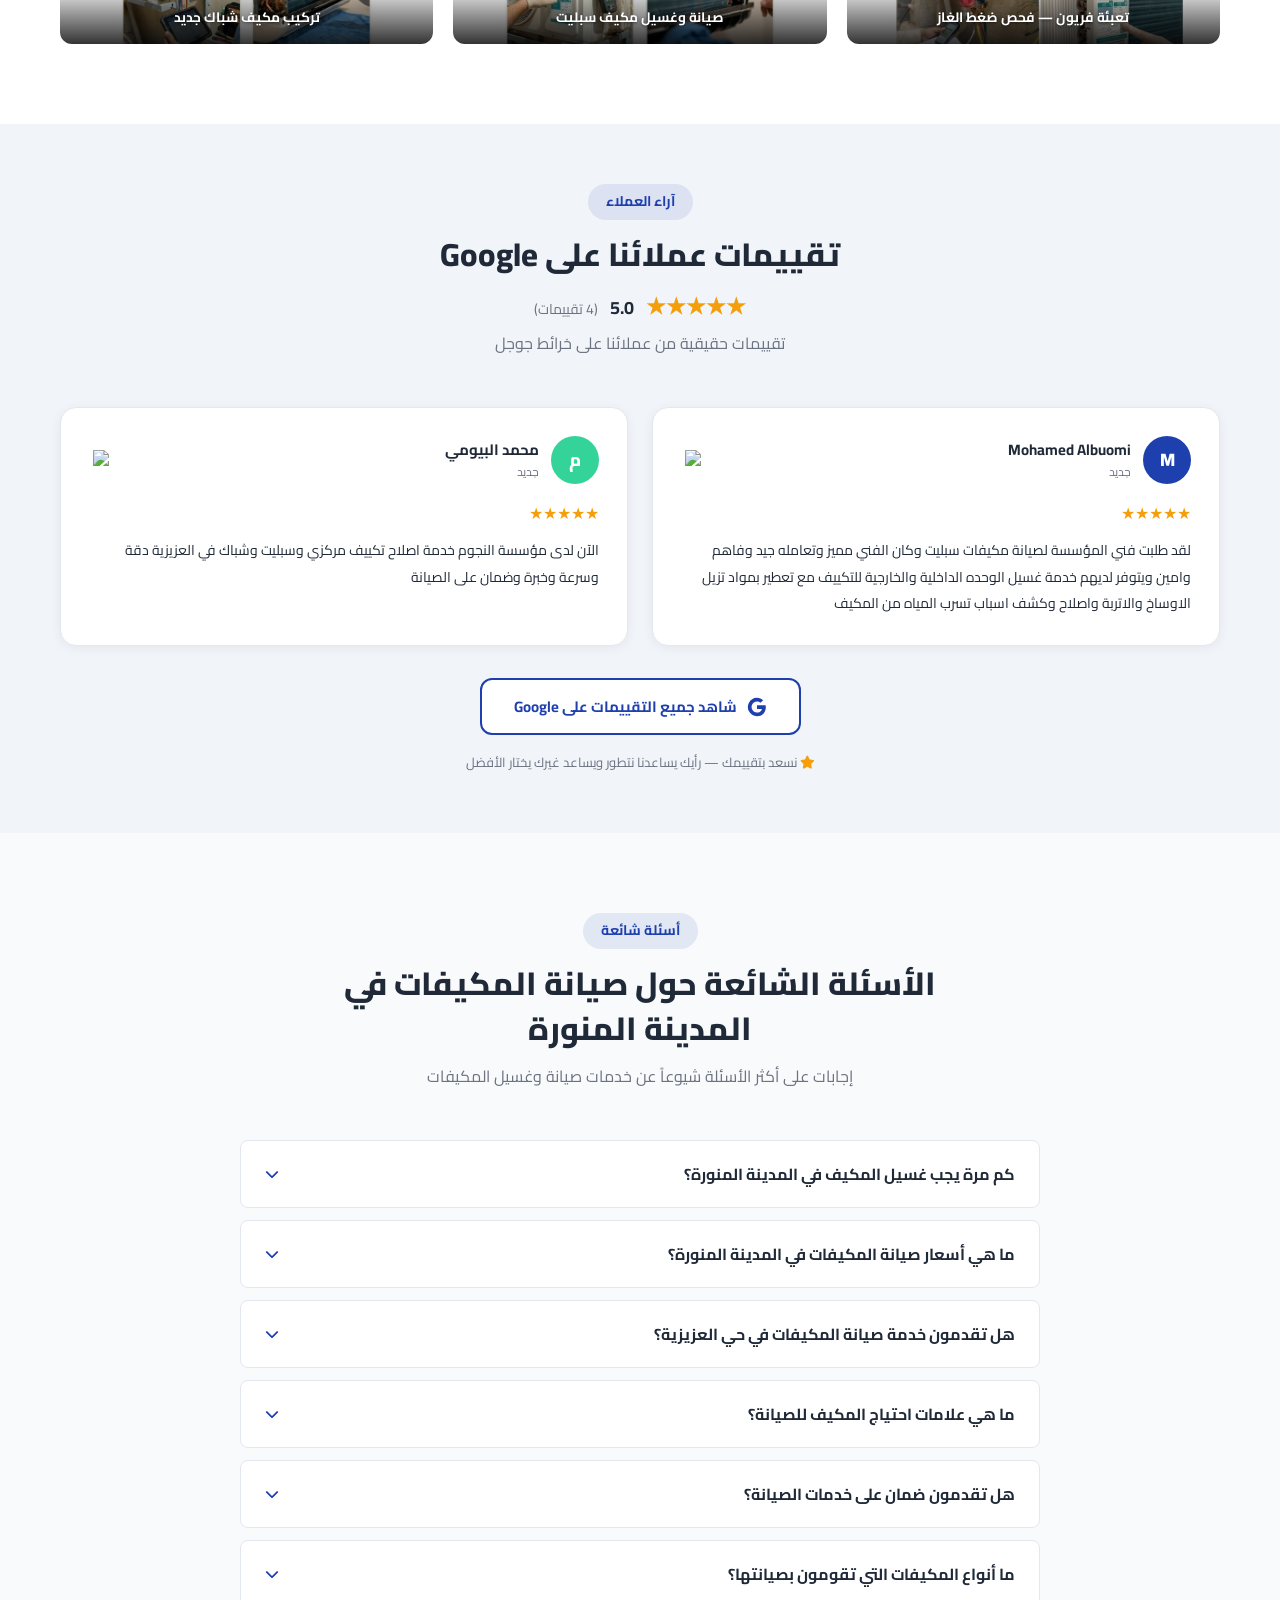
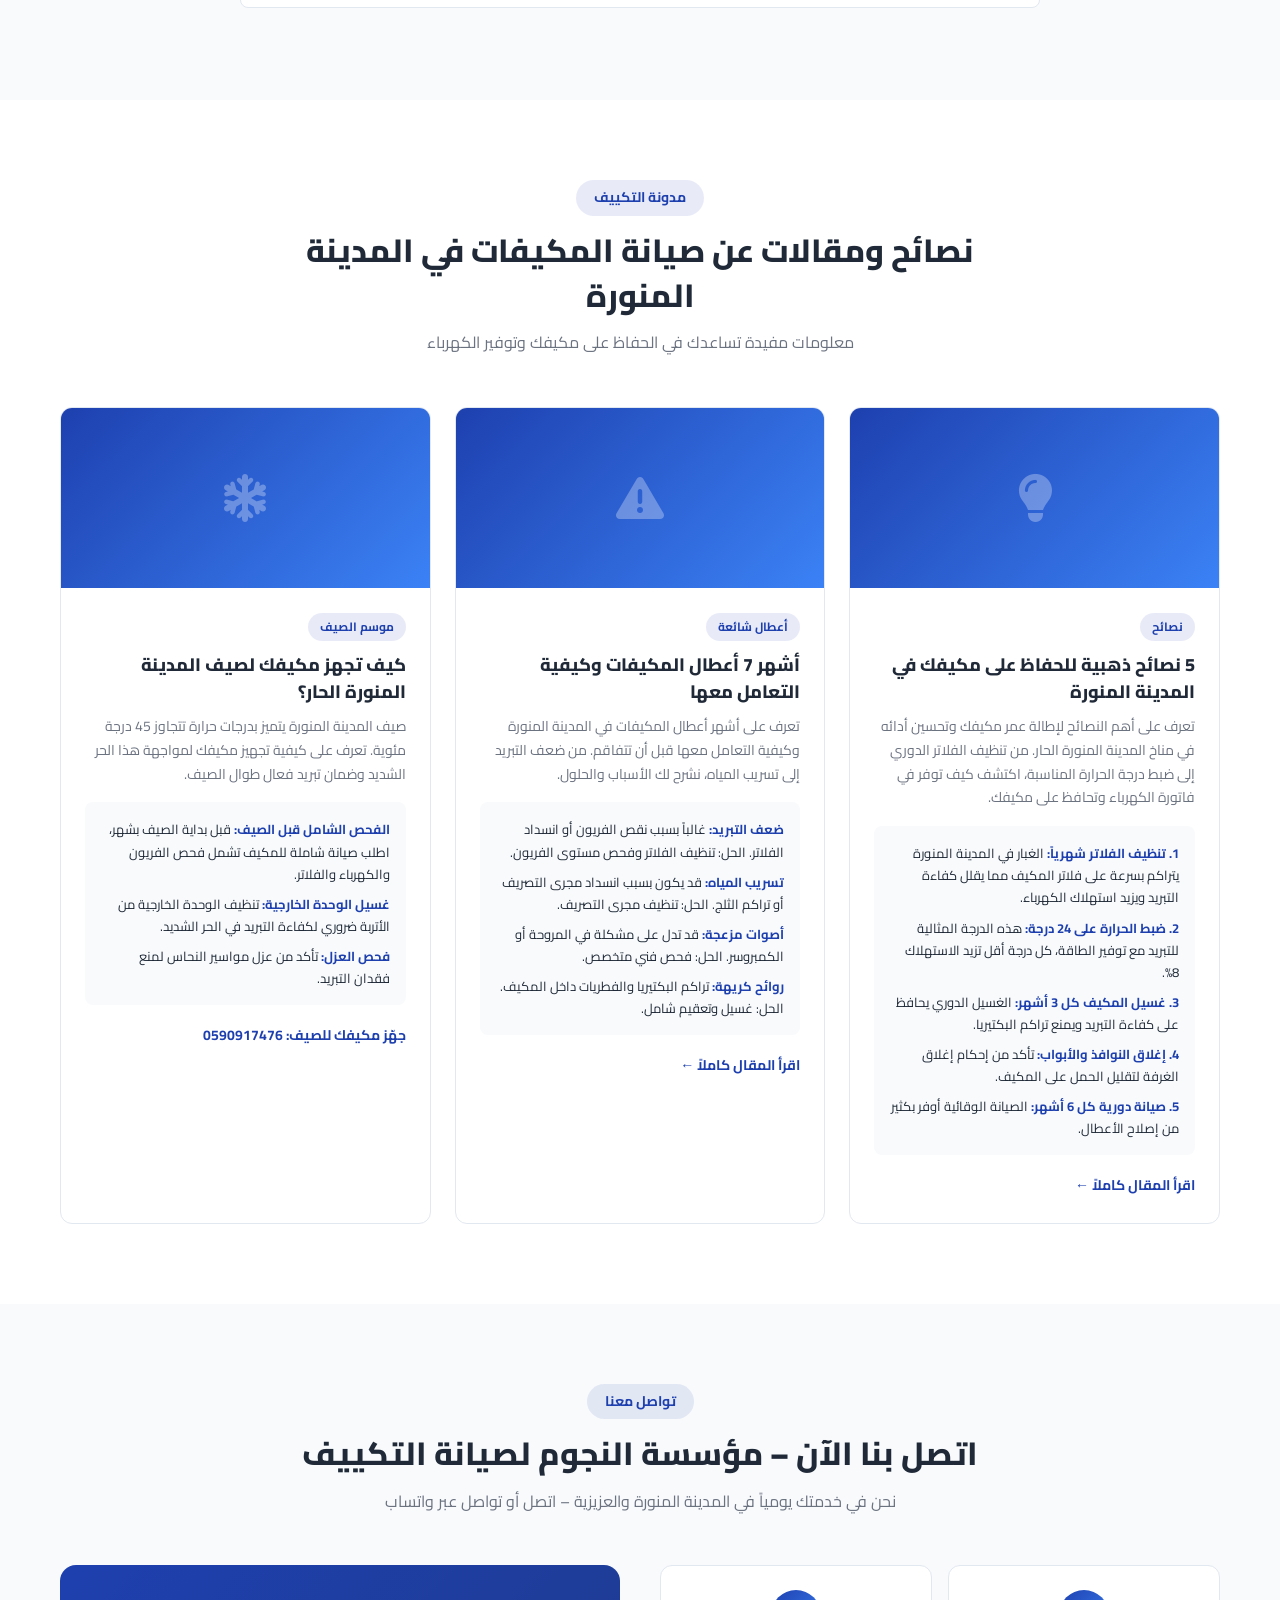
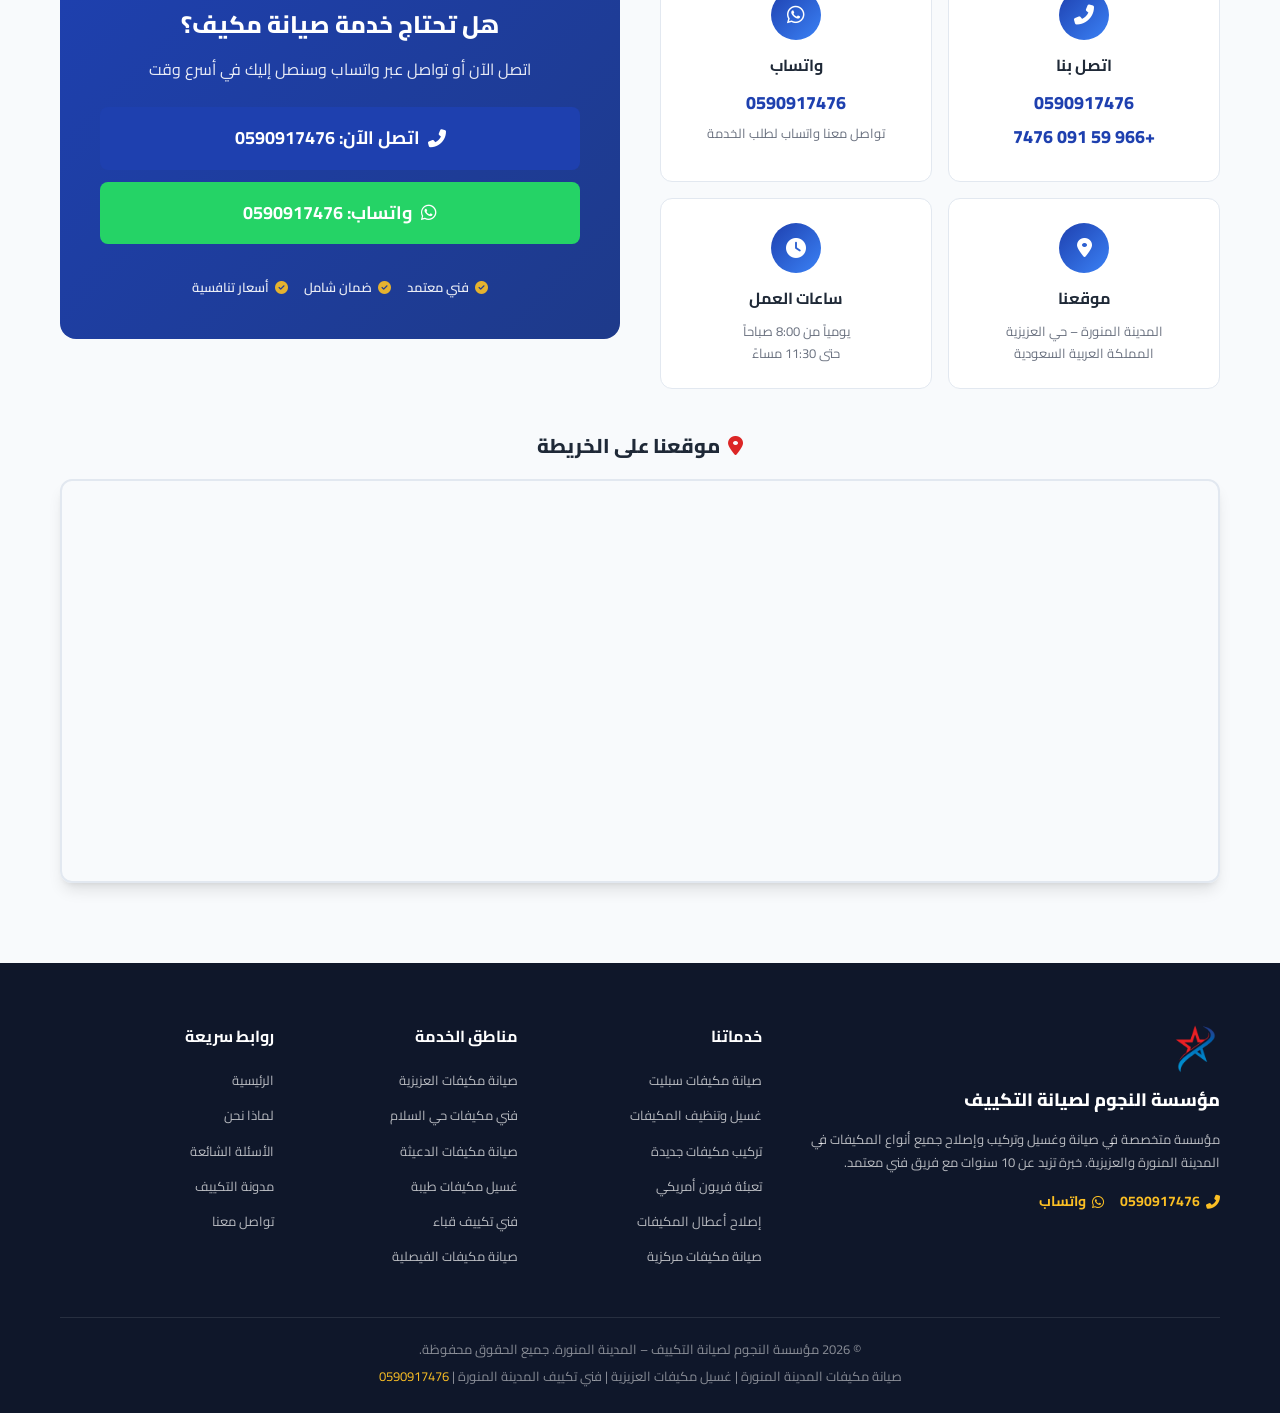
==== commit e606916a: "Rebrand: النجوم المتميزة → النجوم لصيانة التكييف across all pages - Update business name from مؤسسة " ====
--- a/index.html
+++ b/index.html
@@ -6,28 +6,28 @@
     <meta http-equiv="X-UA-Compatible" content="ie=edge">
 
     <!-- Primary SEO Meta Tags -->
-    <title>فني تكييف المدينة المنورة | مؤسسة النجوم المتميزة – صيانة وغسيل وتركيب مكيفات العزيزية</title>
+    <title>فني تكييف المدينة المنورة | مؤسسة النجوم لصيانة التكييف – صيانة وغسيل وتركيب مكيفات العزيزية</title>
     <meta name="description" content="هل تبحث عن أفضل فني صيانة مكيفات بالمدينة المنورة؟ نقدم خدمات غسيل، شحن فريون، وإصلاح جميع أنواع المكيفات (سبليت وشباك) بدقة وسرعة. اتصل بنا الآن لخدمة منزلية فورية.">
-    <meta name="keywords" content="فني تكييف, صيانة مكيفات, تنظيف سبليت, تركيب مكيف في العزيزية, اصلاح سبليت مع ضمان, تغيير كمبروسر, لحام نحاس مكيفات, تعبئة فريون آر 410, فك ونقل مكيفات, كشف تسرب الفريون, تمديد مواصير مكيفات, خدمات تكييف العزيزية بالمدينة, عقد صيانة تكييف مركزي, صيانة تكييف المدينة المنورة, غسيل مكيفات العزيزية, فني تكييف المدينة المنورة, تنظيف مكيفات المدينة, صيانة مكيفات سبليت, غسيل مكيف شباك, تعبئة فريون المدينة المنورة, تركيب مكيفات المدينة, إصلاح مكيفات العزيزية, شركة صيانة مكيفات المدينة المنورة, أفضل فني تكييف المدينة, مؤسسة النجوم المتميزة للتكييف, صيانة مكيف مركزي المدينة, تنظيف دكت تكييف, فني تكييف 24 ساعة المدينة, صيانة مكيفات منزلية, تبريد مكيف ضعيف, حل مشكلة تسريب مياه المكيف, رقم فني مكيفات المدينة">
-    <meta name="author" content="مؤسسة النجوم المتميزة لصيانة التكييف">
+    <meta name="keywords" content="فني تكييف, صيانة مكيفات, تنظيف سبليت, تركيب مكيف في العزيزية, اصلاح سبليت مع ضمان, تغيير كمبروسر, لحام نحاس مكيفات, تعبئة فريون آر 410, فك ونقل مكيفات, كشف تسرب الفريون, تمديد مواصير مكيفات, خدمات تكييف العزيزية بالمدينة, عقد صيانة تكييف مركزي, صيانة تكييف المدينة المنورة, غسيل مكيفات العزيزية, فني تكييف المدينة المنورة, تنظيف مكيفات المدينة, صيانة مكيفات سبليت, غسيل مكيف شباك, تعبئة فريون المدينة المنورة, تركيب مكيفات المدينة, إصلاح مكيفات العزيزية, شركة صيانة مكيفات المدينة المنورة, أفضل فني تكييف المدينة, مؤسسة النجوم لصيانة التكييف, صيانة مكيف مركزي المدينة, تنظيف دكت تكييف, فني تكييف 24 ساعة المدينة, صيانة مكيفات منزلية, تبريد مكيف ضعيف, حل مشكلة تسريب مياه المكيف, رقم فني مكيفات المدينة">
+    <meta name="author" content="مؤسسة النجوم لصيانة التكييف">
     <meta name="robots" content="index, follow, max-image-preview:large, max-snippet:-1, max-video-preview:-1">
     <link rel="canonical" href="https://www.njoomac.org/">
 
     <!-- Open Graph / Facebook -->
     <meta property="og:type" content="website">
     <meta property="og:url" content="https://www.njoomac.org/">
-    <meta property="og:title" content="مؤسسة النجوم المتميزة | صيانة وغسيل مكيفات المدينة المنورة">
+    <meta property="og:title" content="مؤسسة النجوم لصيانة التكييف | صيانة وغسيل مكيفات المدينة المنورة">
     <meta property="og:description" content="خدمات صيانة وغسيل وتركيب المكيفات في المدينة المنورة والعزيزية. فريق فني معتمد مع ضمان على جميع الخدمات. اتصل: +966590917476">
     <meta property="og:image" content="https://www.njoomac.org/images/og-image.jpg">
     <meta property="og:image:width" content="1200">
     <meta property="og:image:height" content="630">
-    <meta property="og:image:alt" content="مؤسسة النجوم المتميزة لصيانة وغسيل المكيفات في المدينة المنورة">
+    <meta property="og:image:alt" content="مؤسسة النجوم لصيانة وغسيل المكيفات في المدينة المنورة">
     <meta property="og:locale" content="ar_SA">
-    <meta property="og:site_name" content="مؤسسة النجوم المتميزة لصيانة التكييف">
+    <meta property="og:site_name" content="مؤسسة النجوم لصيانة التكييف">
 
     <!-- Twitter Card -->
     <meta name="twitter:card" content="summary_large_image">
-    <meta name="twitter:title" content="مؤسسة النجوم المتميزة | صيانة مكيفات المدينة المنورة">
+    <meta name="twitter:title" content="مؤسسة النجوم لصيانة التكييف | صيانة مكيفات المدينة المنورة">
     <meta name="twitter:description" content="أفضل خدمات صيانة وغسيل المكيفات في المدينة المنورة. اتصل الآن: +966590917476">
     <meta name="twitter:image" content="https://www.njoomac.org/images/og-image.jpg">
 
@@ -62,8 +62,8 @@
         "@type": "WebSite",
         "@id": "https://www.njoomac.org/#website",
         "url": "https://www.njoomac.org/",
-        "name": "النجوم المتميزة",
-        "alternateName": ["مؤسسة النجوم المتميزة", "النجوم المتميزة لصيانة التكييف", "فني تكييف المدينة المنورة"],
+        "name": "النجوم لصيانة التكييف",
+        "alternateName": ["مؤسسة النجوم لصيانة التكييف", "النجوم لصيانة التكييف", "فني تكييف المدينة المنورة"],
         "description": "مؤسسة متخصصة في صيانة وغسيل وتركيب المكيفات في المدينة المنورة والعزيزية",
         "inLanguage": "ar",
         "publisher": {
@@ -83,9 +83,9 @@
         "@context": "https://schema.org",
         "@type": "Organization",
         "@id": "https://www.njoomac.org/#organization",
-        "name": "النجوم المتميزة",
-        "legalName": "مؤسسة النجوم المتميزة لصيانة التكييف",
-        "alternateName": ["النجوم المتميزة لصيانة التكييف", "مؤسسة النجوم المتميزة"],
+        "name": "النجوم لصيانة التكييف",
+        "legalName": "مؤسسة النجوم لصيانة التكييف",
+        "alternateName": ["النجوم لصيانة التكييف", "مؤسسة النجوم لصيانة التكييف"],
         "url": "https://www.njoomac.org/",
         "logo": {
             "@type": "ImageObject",
@@ -113,8 +113,8 @@
         "@context": "https://schema.org",
         "@type": "LocalBusiness",
         "@id": "https://www.njoomac.org/#business",
-        "name": "مؤسسة النجوم المتميزة لصيانة التكييف",
-        "alternateName": "النجوم المتميزة للتكييف",
+        "name": "مؤسسة النجوم لصيانة التكييف",
+        "alternateName": "النجوم لصيانة التكييف",
         "description": "مؤسسة متخصصة في صيانة وغسيل وتركيب وإصلاح جميع أنواع المكيفات في المدينة المنورة والعزيزية",
         "url": "https://www.njoomac.org/",
         "telephone": "+966590917476",
@@ -263,7 +263,7 @@
         "serviceType": "صيانة وغسيل مكيفات",
         "provider": {
             "@type": "LocalBusiness",
-            "name": "مؤسسة النجوم المتميزة لصيانة التكييف",
+            "name": "مؤسسة النجوم لصيانة التكييف",
             "telephone": "+966590917476"
         },
         "areaServed": {
@@ -293,7 +293,7 @@
     {
         "@context": "https://schema.org",
         "@type": "BreadcrumbList",
-        "name": "تصفح مؤسسة النجوم المتميزة",
+        "name": "تصفح مؤسسة النجوم لصيانة التكييف",
         "itemListElement": [
             {"@type": "ListItem", "position": 1, "name": "الرئيسية", "item": "https://www.njoomac.org/"},
             {"@type": "ListItem", "position": 2, "name": "خدماتنا", "item": "https://www.njoomac.org/#services"},
@@ -326,9 +326,9 @@
         <div class="container">
             <nav class="navbar">
                 <a href="#" class="logo">
-                    <img src="images/logo.png" alt="مؤسسة النجوم المتميزة لصيانة التكييف - المدينة المنورة" width="60" height="60">
+                    <img src="images/logo.png" alt="مؤسسة النجوم لصيانة التكييف - المدينة المنورة" width="60" height="60">
                     <div class="logo-text">
-                        <span class="logo-title">النجوم المتميزة</span>
+                        <span class="logo-title">النجوم لصيانة التكييف</span>
                         <span class="logo-subtitle">لصيانة التكييف</span>
                     </div>
                 </a>
@@ -361,7 +361,7 @@
                 </div>
                 <h1>صيانة وغسيل مكيفات في <span class="highlight">المدينة المنورة</span></h1>
                 <h2 class="hero-sub">فني تكييف معتمد في العزيزية وجميع أحياء المدينة المنورة</h2>
-                <p class="hero-desc">مؤسسة النجوم المتميزة لصيانة التكييف – خبرة تزيد عن 10 سنوات في صيانة وغسيل وتركيب وإصلاح جميع أنواع المكيفات. فريق فني مدرب ومعتمد مع ضمان شامل على جميع خدماتنا.</p>
+                <p class="hero-desc">مؤسسة النجوم لصيانة التكييف – خبرة تزيد عن 10 سنوات في صيانة وغسيل وتركيب وإصلاح جميع أنواع المكيفات. فريق فني مدرب ومعتمد مع ضمان شامل على جميع خدماتنا.</p>
                 <div class="hero-buttons">
                     <a href="tel:+966590917476" class="btn btn-primary btn-lg">
                         <i class="fas fa-phone-alt"></i> اتصل الآن: 0590917476
@@ -549,7 +549,7 @@
         <div class="container">
             <div class="section-header">
                 <span class="section-badge">لماذا نحن؟</span>
-                <h2>لماذا تختار مؤسسة النجوم المتميزة؟</h2>
+                <h2>لماذا تختار مؤسسة النجوم لصيانة التكييف؟</h2>
                 <p>نتميز بالجودة والمصداقية والأسعار التنافسية في صيانة المكيفات بالمدينة المنورة</p>
             </div>
             <div class="features-grid">
@@ -688,15 +688,15 @@
             </div>
             <div class="gallery-grid">
                 <div class="gallery-item">
-                    <img src="images/freon-service.jpg" alt="فني يقوم بتعبئة فريون لمكيف سبليت باستخدام جهاز قياس الضغط في المدينة المنورة — مؤسسة النجوم المتميزة" loading="lazy" width="800" height="600" style="width:100%;height:100%;object-fit:cover;border-radius:12px;">
+                    <img src="images/freon-service.jpg" alt="فني يقوم بتعبئة فريون لمكيف سبليت باستخدام جهاز قياس الضغط في المدينة المنورة — مؤسسة النجوم لصيانة التكييف" loading="lazy" width="800" height="600" style="width:100%;height:100%;object-fit:cover;border-radius:12px;">
                     <div class="gallery-overlay"><span>تعبئة فريون — فحص ضغط الغاز</span></div>
                 </div>
                 <div class="gallery-item">
-                    <img src="images/ac-maintenance.jpg" alt="صيانة وغسيل مكيف سبليت داخلي مع تنظيف المبخر والفلاتر في المدينة المنورة — مؤسسة النجوم المتميزة" loading="lazy" width="800" height="600" style="width:100%;height:100%;object-fit:cover;border-radius:12px;">
+                    <img src="images/ac-maintenance.jpg" alt="صيانة وغسيل مكيف سبليت داخلي مع تنظيف المبخر والفلاتر في المدينة المنورة — مؤسسة النجوم لصيانة التكييف" loading="lazy" width="800" height="600" style="width:100%;height:100%;object-fit:cover;border-radius:12px;">
                     <div class="gallery-overlay"><span>صيانة وغسيل مكيف سبليت</span></div>
                 </div>
                 <div class="gallery-item">
-                    <img src="images/ac-installation.jpg" alt="فريقنا يقوم بتركيب مكيف شباك جديد في منزل بالمدينة المنورة — مؤسسة النجوم المتميزة" loading="lazy" width="800" height="600" style="width:100%;height:100%;object-fit:cover;border-radius:12px;">
+                    <img src="images/ac-installation.jpg" alt="فريقنا يقوم بتركيب مكيف شباك جديد في منزل بالمدينة المنورة — مؤسسة النجوم لصيانة التكييف" loading="lazy" width="800" height="600" style="width:100%;height:100%;object-fit:cover;border-radius:12px;">
                     <div class="gallery-overlay"><span>تركيب مكيف شباك جديد</span></div>
                 </div>
             </div>
@@ -899,7 +899,7 @@
         <div class="container">
             <div class="section-header">
                 <span class="section-badge">تواصل معنا</span>
-                <h2>اتصل بنا الآن – مؤسسة النجوم المتميزة لصيانة التكييف</h2>
+                <h2>اتصل بنا الآن – مؤسسة النجوم لصيانة التكييف</h2>
                 <p>نحن في خدمتك يومياً في المدينة المنورة والعزيزية – اتصل أو تواصل عبر واتساب</p>
             </div>
             <div class="contact-grid">
@@ -949,7 +949,7 @@
             <div class="map-container">
                 <h3><i class="fas fa-map-marker-alt"></i> موقعنا على الخريطة</h3>
                 <div class="map-wrapper">
-                    <iframe src="https://www.google.com/maps/embed?pb=!1m18!1m12!1m3!1d232410.72749863882!2d39.78237038618277!3d24.470983028720408!2m3!1f0!2f0!3f0!3m2!1i1024!2i768!4f13.1!3m3!1m2!1s0x20f13a1a94ddb435%3A0xe015284561917d3d!2z2YXYpNiz2LPYqSDYp9mE2YbYrNmI2YU!5e0!3m2!1sar!2ssa!4v1774460407771!5m2!1sar!2ssa" width="100%" height="400" style="border:0; border-radius:12px;" allowfullscreen="" loading="lazy" referrerpolicy="no-referrer-when-downgrade" title="موقع مؤسسة النجوم المتميزة لصيانة التكييف على خرائط جوجل"></iframe>
+                    <iframe src="https://www.google.com/maps/embed?pb=!1m18!1m12!1m3!1d232410.72749863882!2d39.78237038618277!3d24.470983028720408!2m3!1f0!2f0!3f0!3m2!1i1024!2i768!4f13.1!3m3!1m2!1s0x20f13a1a94ddb435%3A0xe015284561917d3d!2z2YXYpNiz2LPYqSDYp9mE2YbYrNmI2YU!5e0!3m2!1sar!2ssa!4v1774460407771!5m2!1sar!2ssa" width="100%" height="400" style="border:0; border-radius:12px;" allowfullscreen="" loading="lazy" referrerpolicy="no-referrer-when-downgrade" title="موقع مؤسسة النجوم لصيانة التكييف على خرائط جوجل"></iframe>
                 </div>
             </div>
         </div>
@@ -960,8 +960,8 @@
         <div class="container">
             <div class="footer-grid">
                 <div class="footer-about">
-                    <img src="images/logo.png" alt="مؤسسة النجوم المتميزة لصيانة التكييف - المدينة المنورة" width="60" height="60" class="footer-logo" loading="lazy">
-                    <h3>مؤسسة النجوم المتميزة لصيانة التكييف</h3>
+                    <img src="images/logo.png" alt="مؤسسة النجوم لصيانة التكييف - المدينة المنورة" width="60" height="60" class="footer-logo" loading="lazy">
+                    <h3>مؤسسة النجوم لصيانة التكييف</h3>
                     <p>مؤسسة متخصصة في صيانة وغسيل وتركيب وإصلاح جميع أنواع المكيفات في المدينة المنورة والعزيزية. خبرة تزيد عن 10 سنوات مع فريق فني معتمد.</p>
                     <div class="footer-contact">
                         <a href="tel:+966590917476"><i class="fas fa-phone-alt"></i> 0590917476</a>
@@ -1002,7 +1002,7 @@
                 </div>
             </div>
             <div class="footer-bottom">
-                <p>&copy; <script>document.write(new Date().getFullYear())</script> مؤسسة النجوم المتميزة لصيانة التكييف – المدينة المنورة. جميع الحقوق محفوظة.</p>
+                <p>&copy; <script>document.write(new Date().getFullYear())</script> مؤسسة النجوم لصيانة التكييف – المدينة المنورة. جميع الحقوق محفوظة.</p>
                 <p>صيانة مكيفات المدينة المنورة | غسيل مكيفات العزيزية | فني تكييف المدينة المنورة | <a href="tel:+966590917476">0590917476</a></p>
             </div>
         </div>
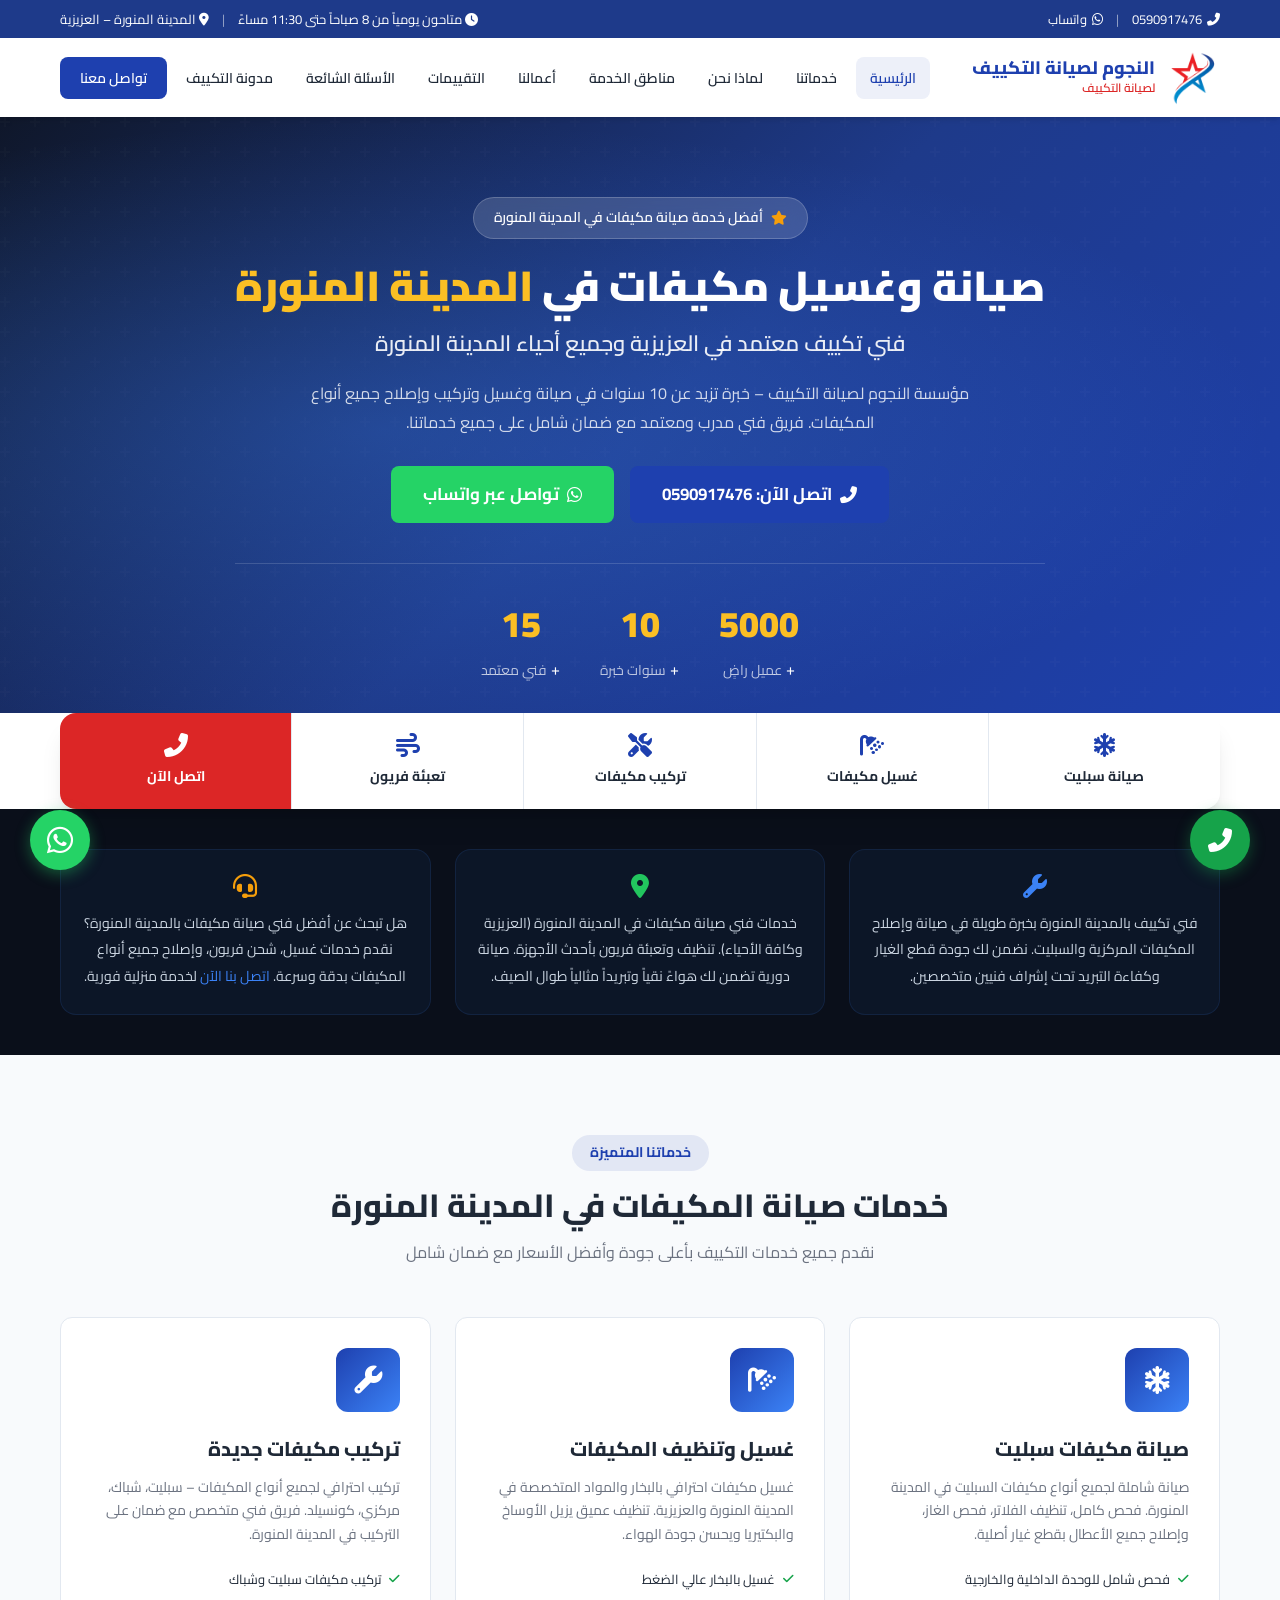
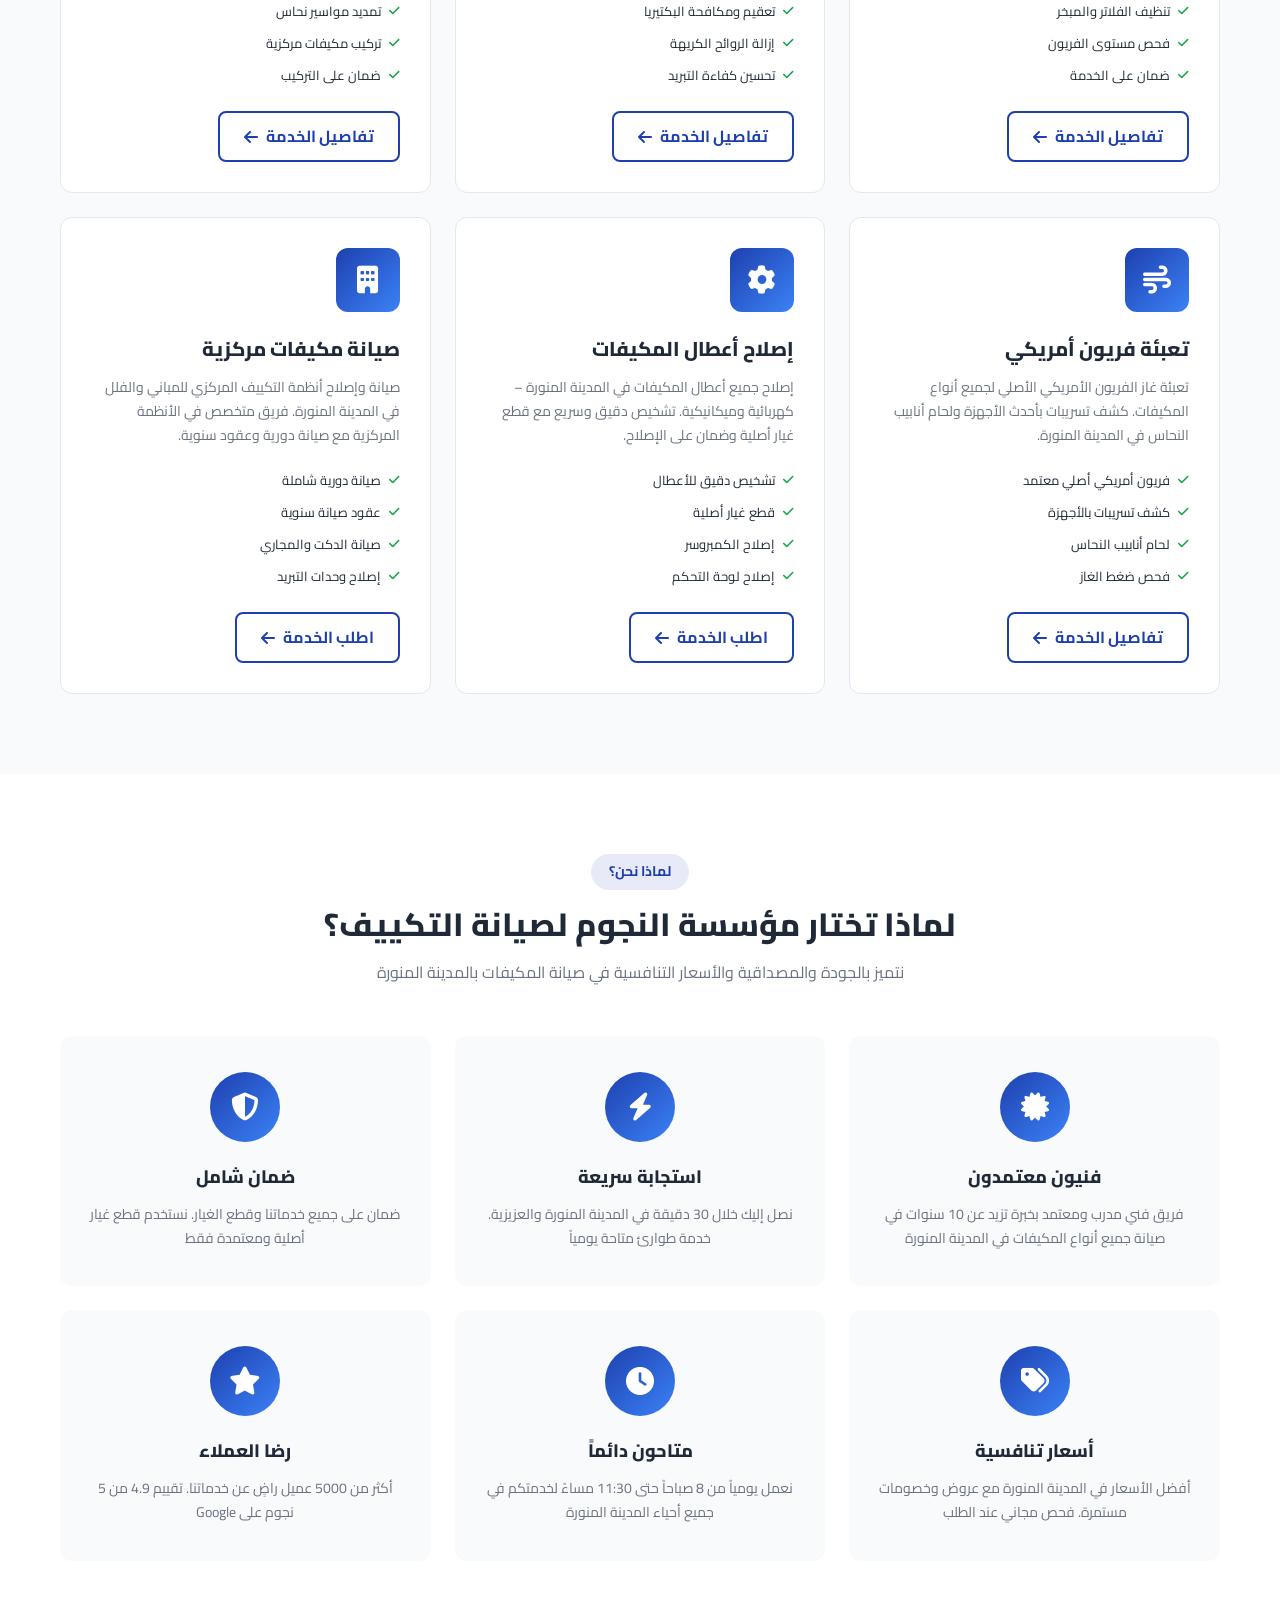
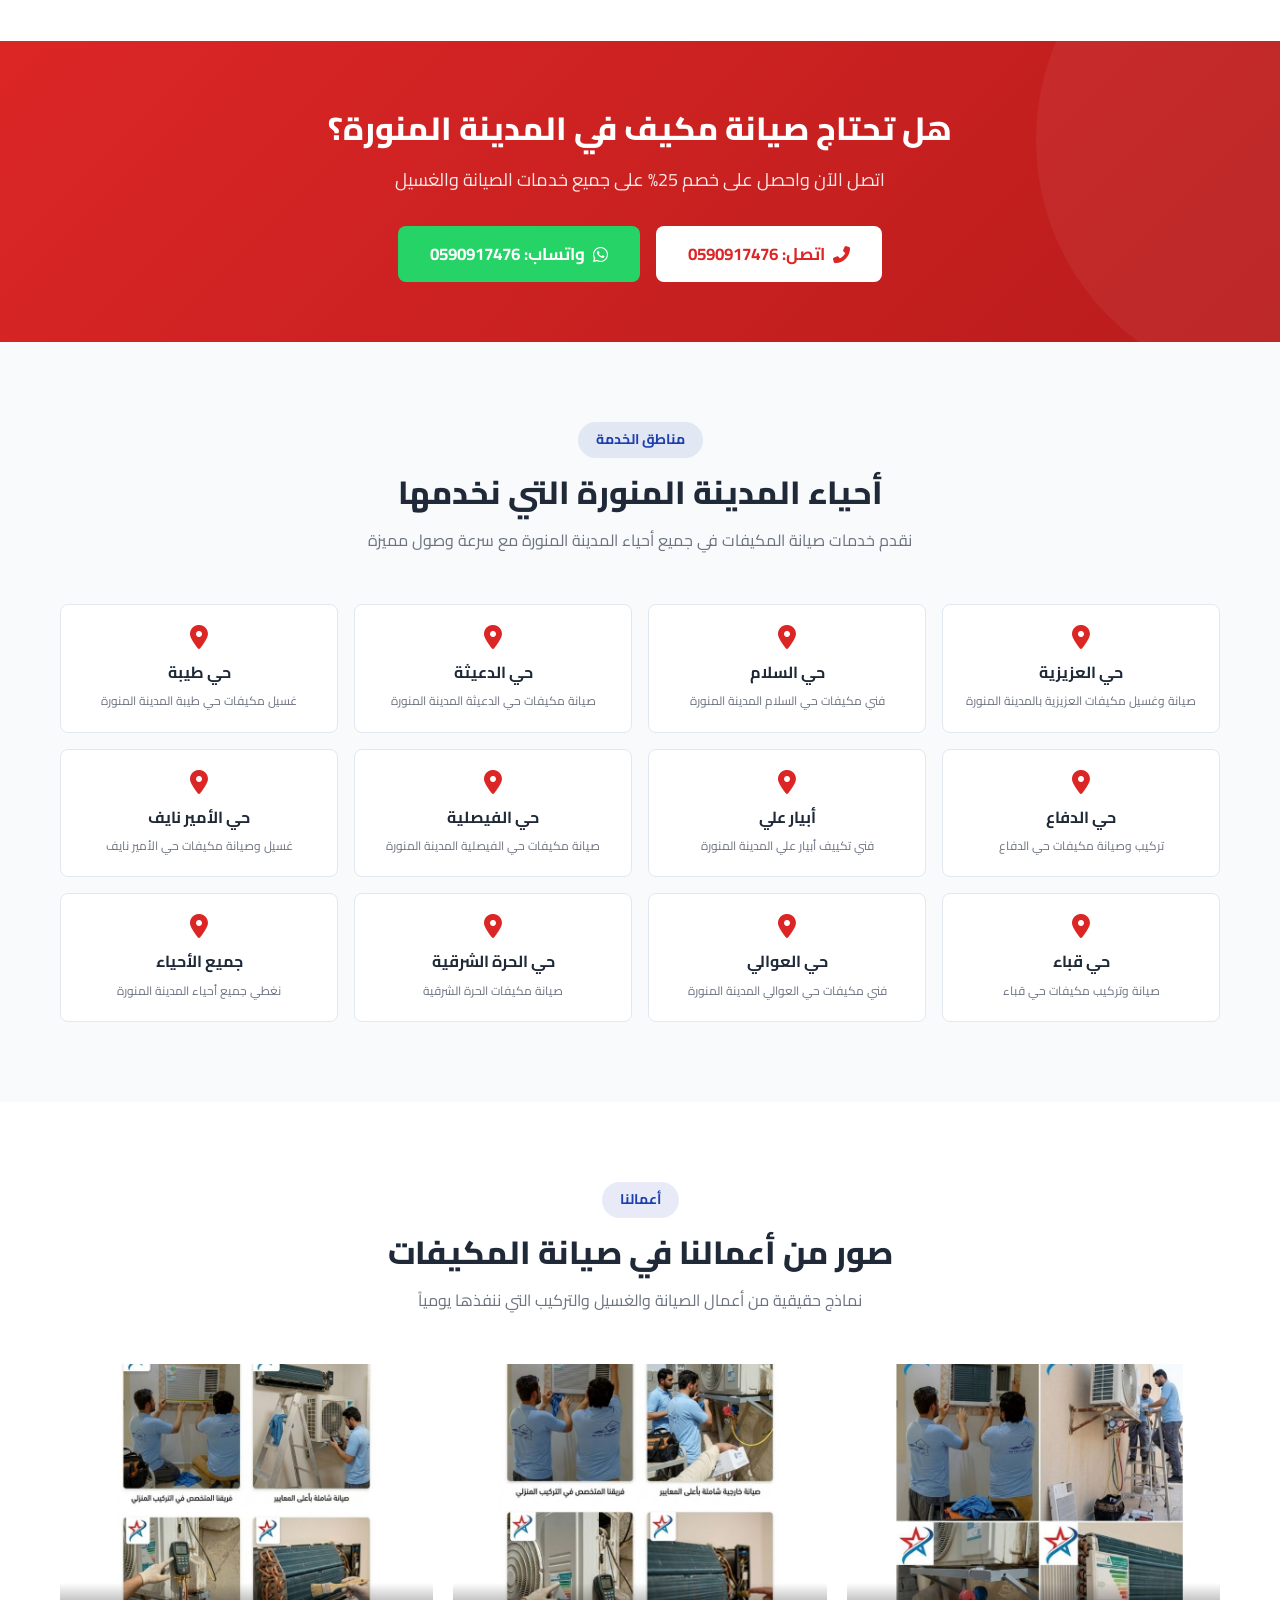
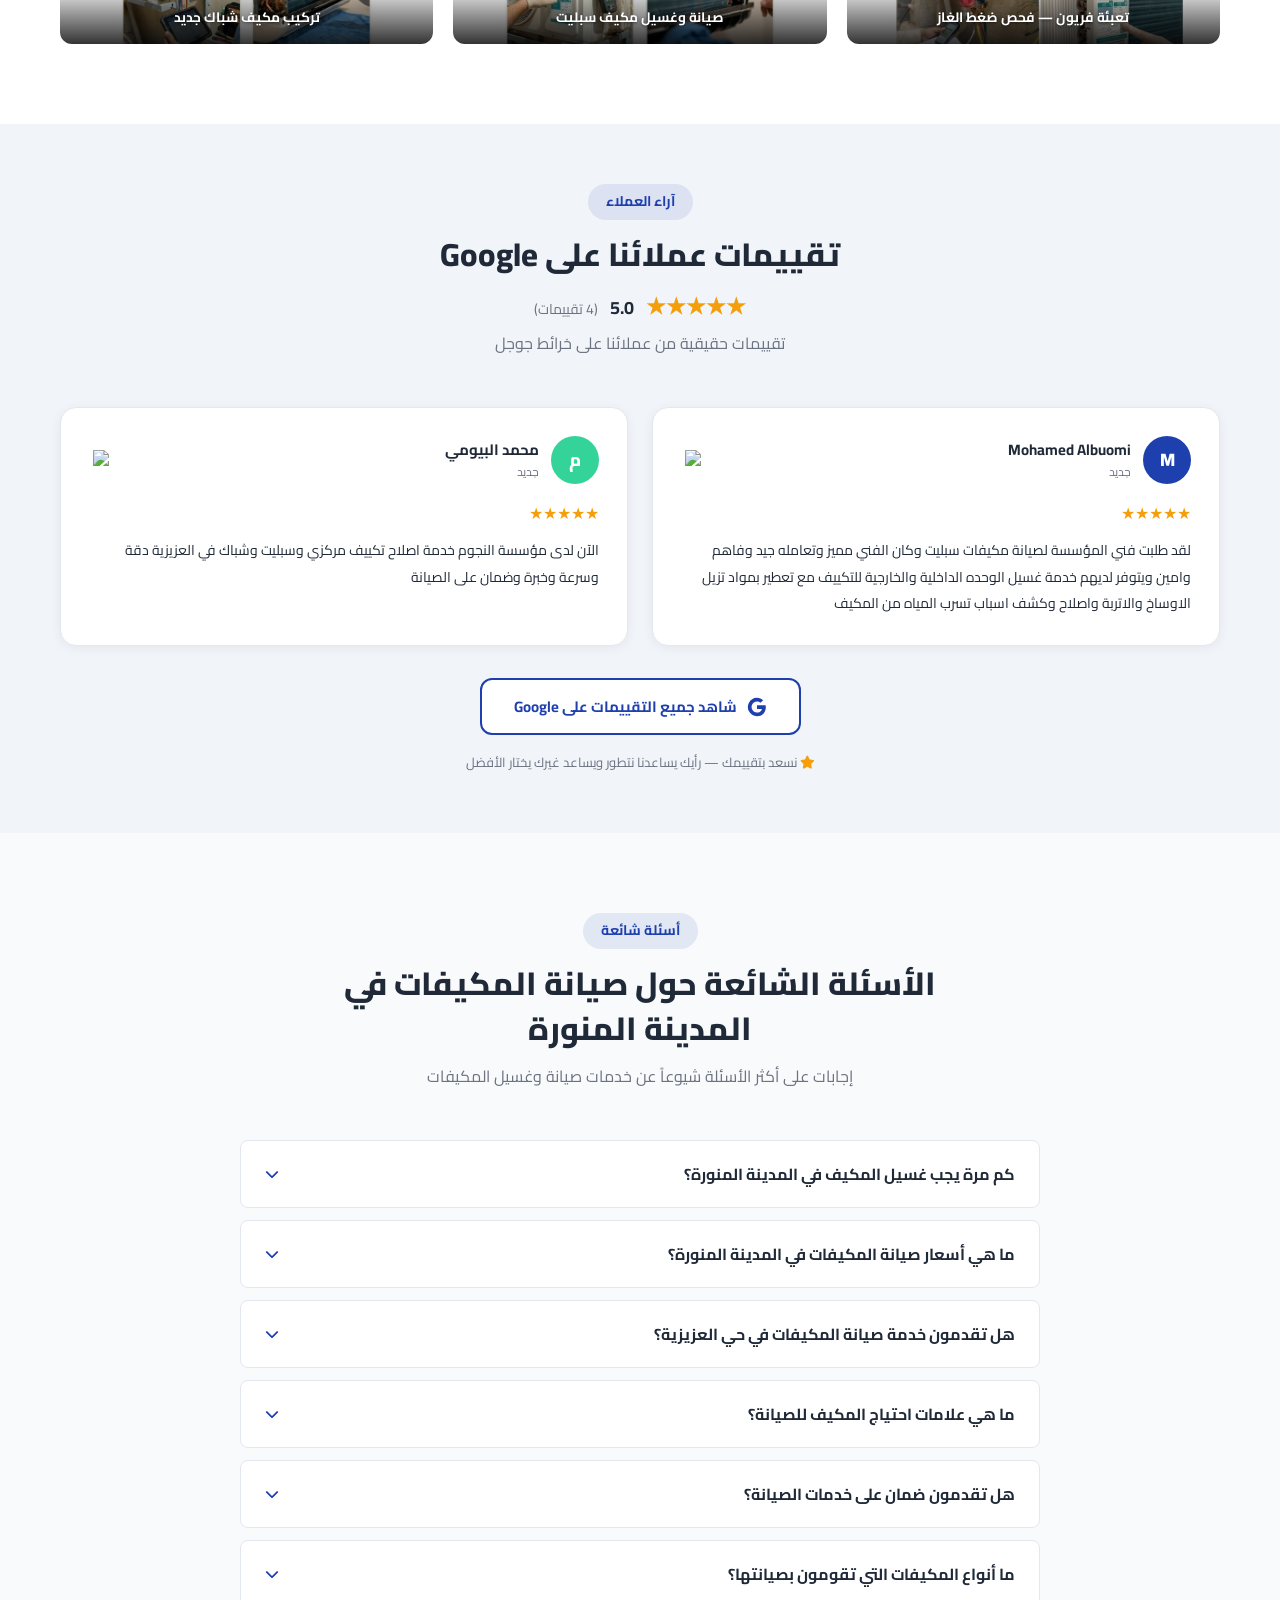
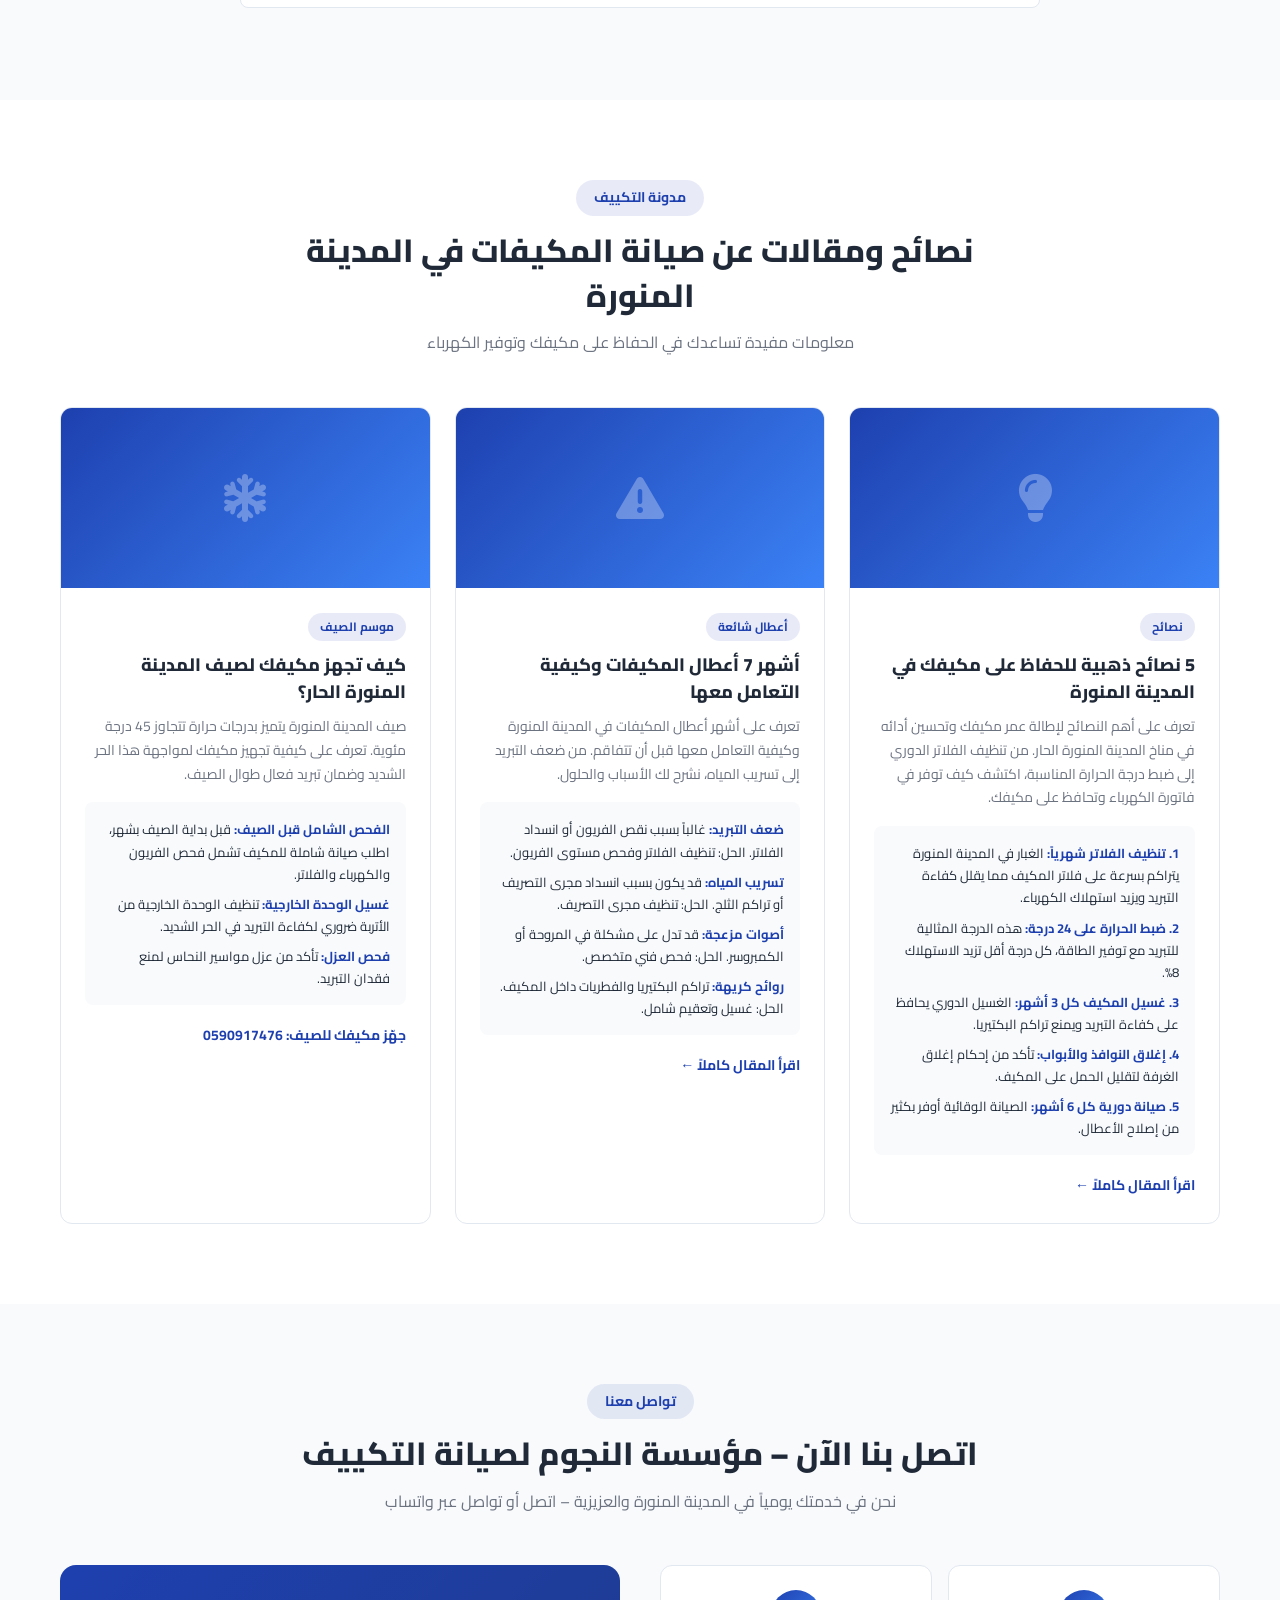
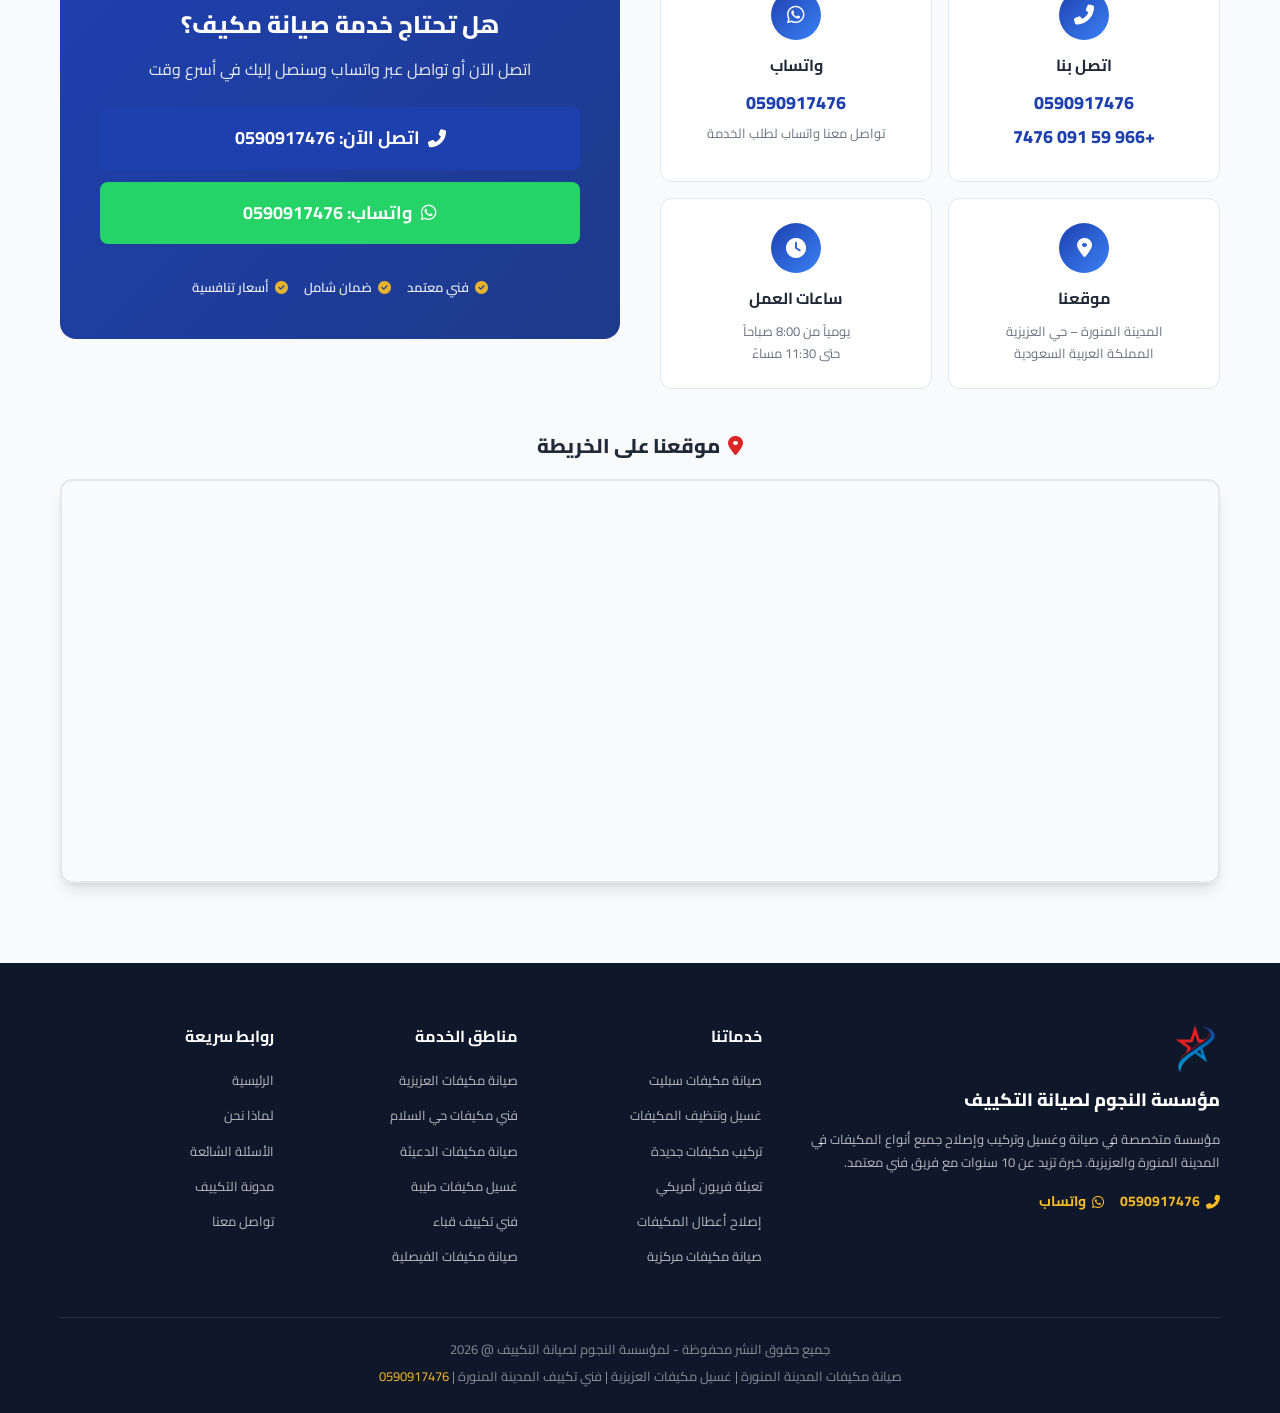
==== commit 2c1b4a98: "Update footer copyright text across all pages Co-Authored-By: Claude Opus 4.6 <noreply@anthropic.com" ====
--- a/index.html
+++ b/index.html
@@ -62,7 +62,7 @@
         "@type": "WebSite",
         "@id": "https://www.njoomac.org/#website",
         "url": "https://www.njoomac.org/",
-        "name": "النجوم لصيانة التكييف",
+        "name": "مؤسسة النجوم",
         "alternateName": ["مؤسسة النجوم لصيانة التكييف", "النجوم لصيانة التكييف", "فني تكييف المدينة المنورة"],
         "description": "مؤسسة متخصصة في صيانة وغسيل وتركيب المكيفات في المدينة المنورة والعزيزية",
         "inLanguage": "ar",
@@ -83,9 +83,9 @@
         "@context": "https://schema.org",
         "@type": "Organization",
         "@id": "https://www.njoomac.org/#organization",
-        "name": "النجوم لصيانة التكييف",
+        "name": "مؤسسة النجوم",
         "legalName": "مؤسسة النجوم لصيانة التكييف",
-        "alternateName": ["النجوم لصيانة التكييف", "مؤسسة النجوم لصيانة التكييف"],
+        "alternateName": ["مؤسسة النجوم لصيانة التكييف", "النجوم لصيانة التكييف", "فني تكييف المدينة المنورة"],
         "url": "https://www.njoomac.org/",
         "logo": {
             "@type": "ImageObject",
@@ -113,8 +113,8 @@
         "@context": "https://schema.org",
         "@type": "LocalBusiness",
         "@id": "https://www.njoomac.org/#business",
-        "name": "مؤسسة النجوم لصيانة التكييف",
-        "alternateName": "النجوم لصيانة التكييف",
+        "name": "مؤسسة النجوم",
+        "alternateName": ["مؤسسة النجوم لصيانة التكييف", "النجوم لصيانة التكييف"],
         "description": "مؤسسة متخصصة في صيانة وغسيل وتركيب وإصلاح جميع أنواع المكيفات في المدينة المنورة والعزيزية",
         "url": "https://www.njoomac.org/",
         "telephone": "+966590917476",
@@ -263,7 +263,7 @@
         "serviceType": "صيانة وغسيل مكيفات",
         "provider": {
             "@type": "LocalBusiness",
-            "name": "مؤسسة النجوم لصيانة التكييف",
+            "name": "مؤسسة النجوم",
             "telephone": "+966590917476"
         },
         "areaServed": {
@@ -1002,7 +1002,7 @@
                 </div>
             </div>
             <div class="footer-bottom">
-                <p>&copy; <script>document.write(new Date().getFullYear())</script> مؤسسة النجوم لصيانة التكييف – المدينة المنورة. جميع الحقوق محفوظة.</p>
+                <p>جميع حقوق النشر محفوظة - لمؤسسة النجوم لصيانة التكييف @ <script>document.write(new Date().getFullYear())</script></p>
                 <p>صيانة مكيفات المدينة المنورة | غسيل مكيفات العزيزية | فني تكييف المدينة المنورة | <a href="tel:+966590917476">0590917476</a></p>
             </div>
         </div>
